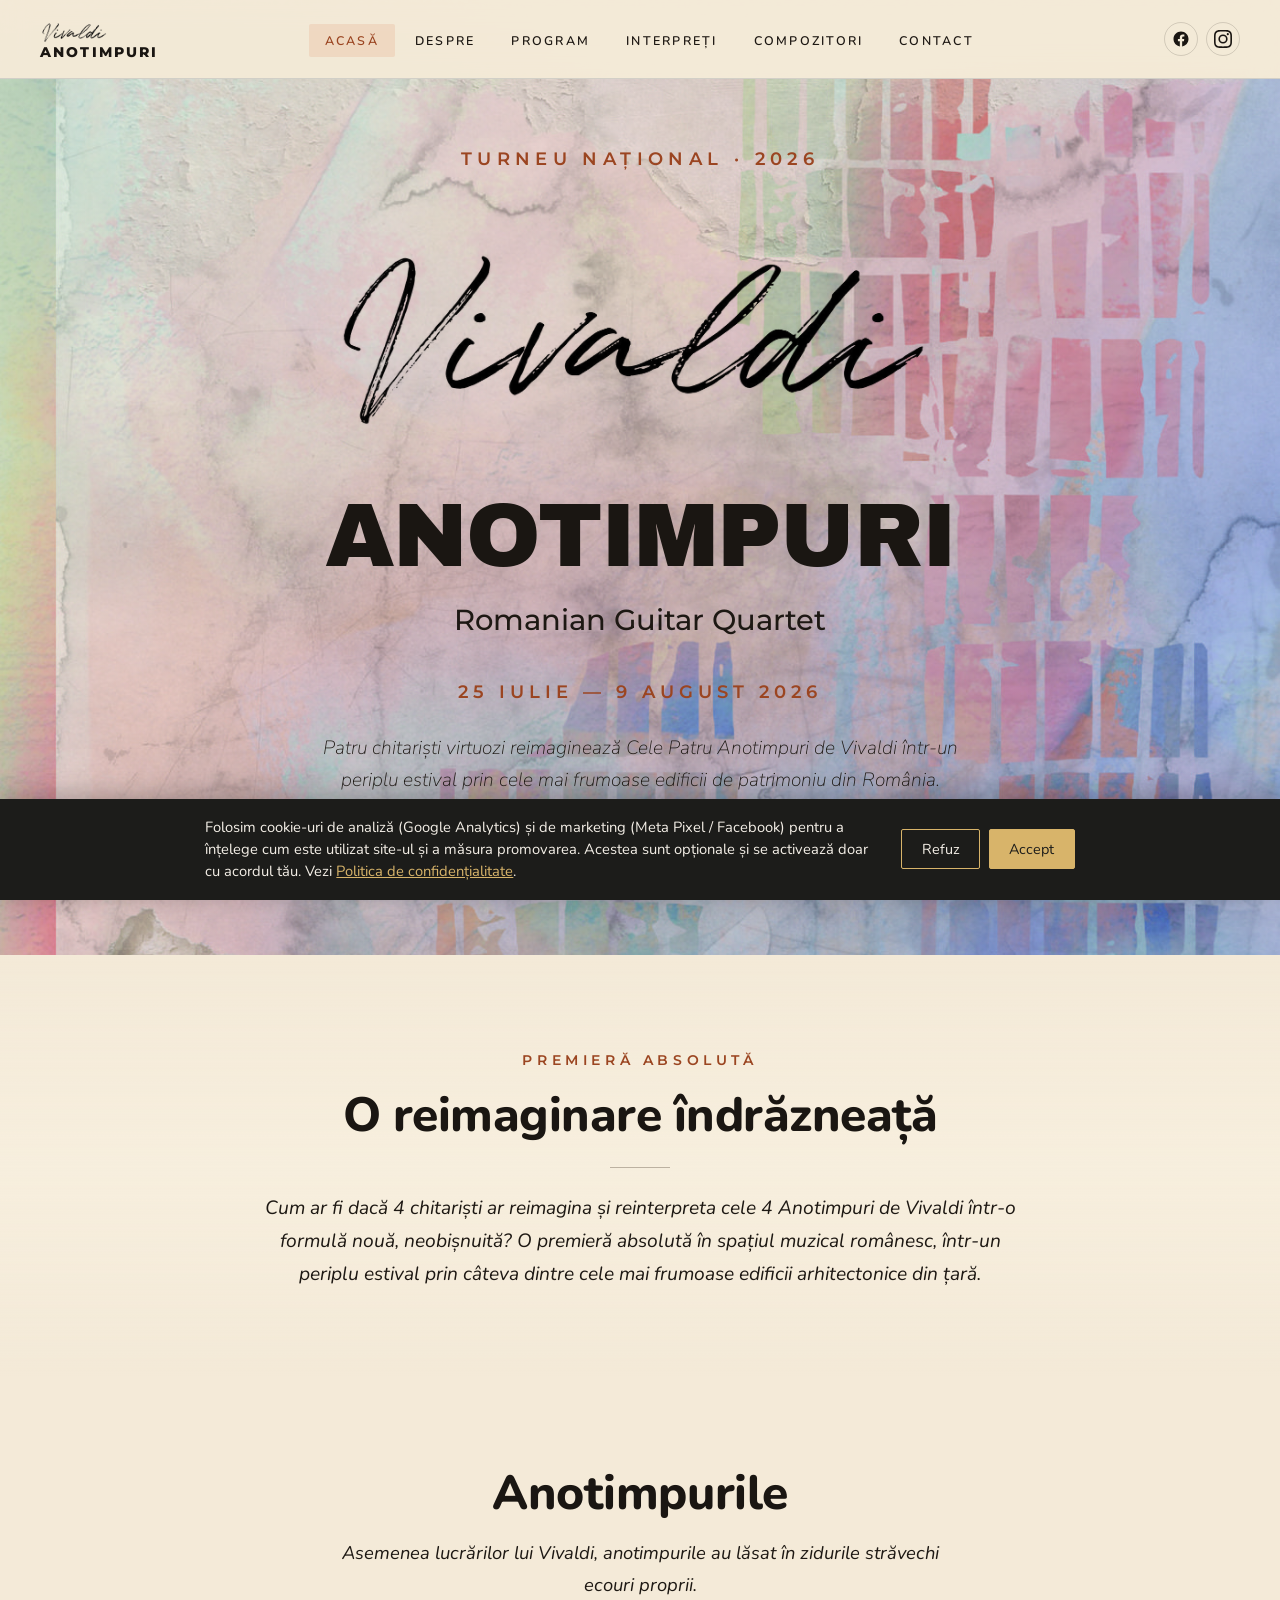
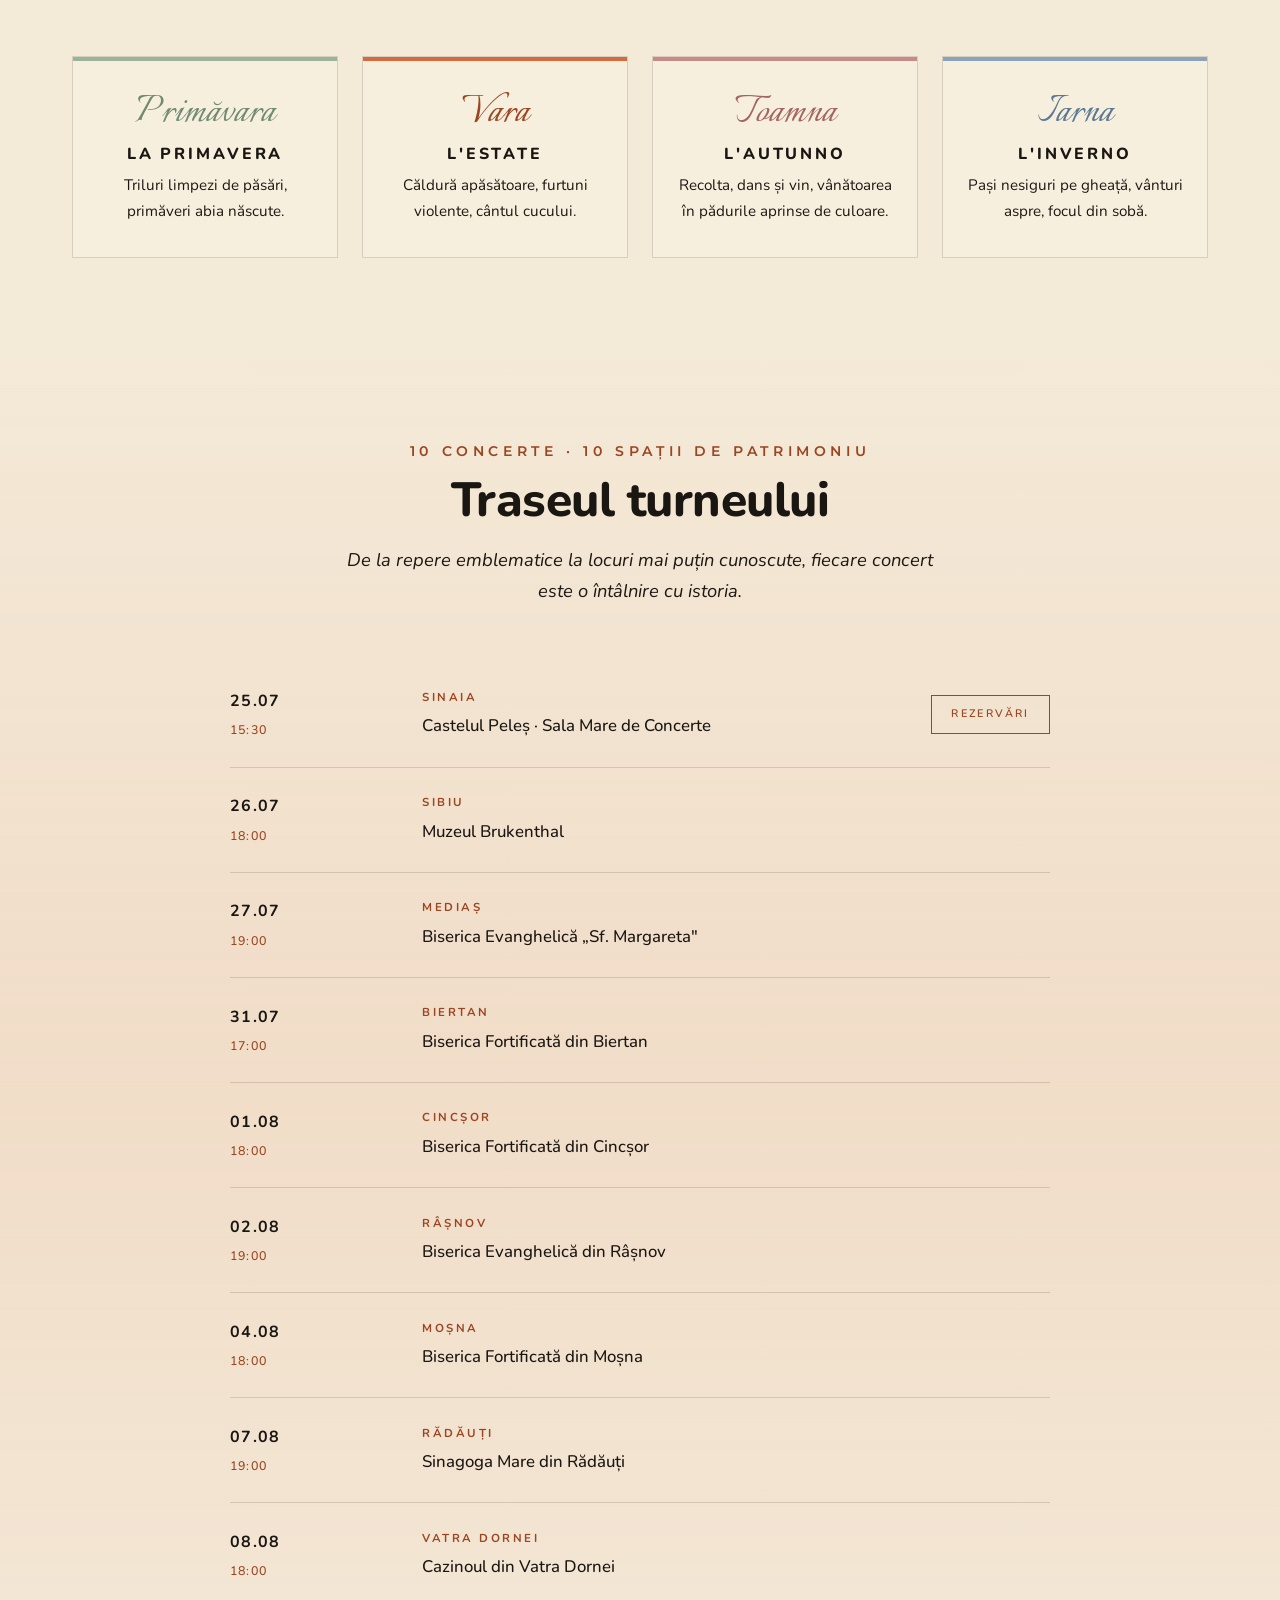
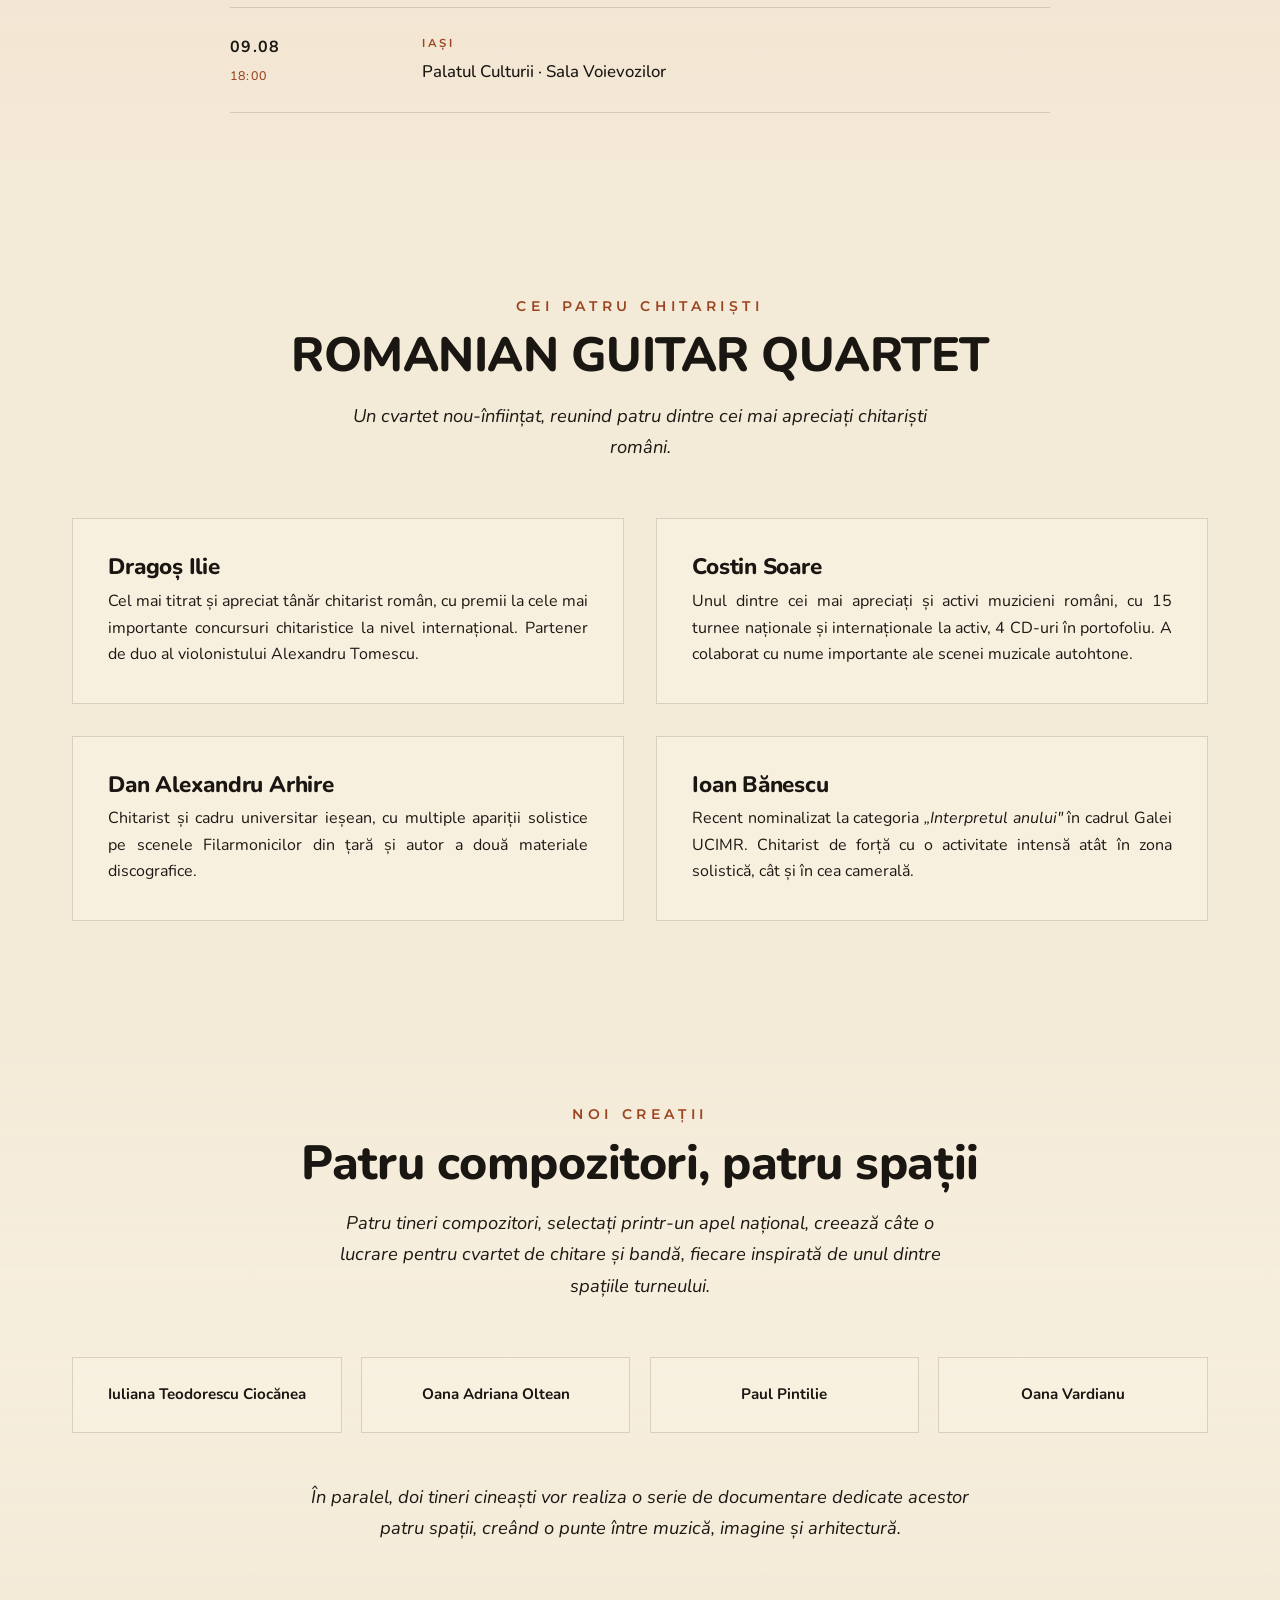
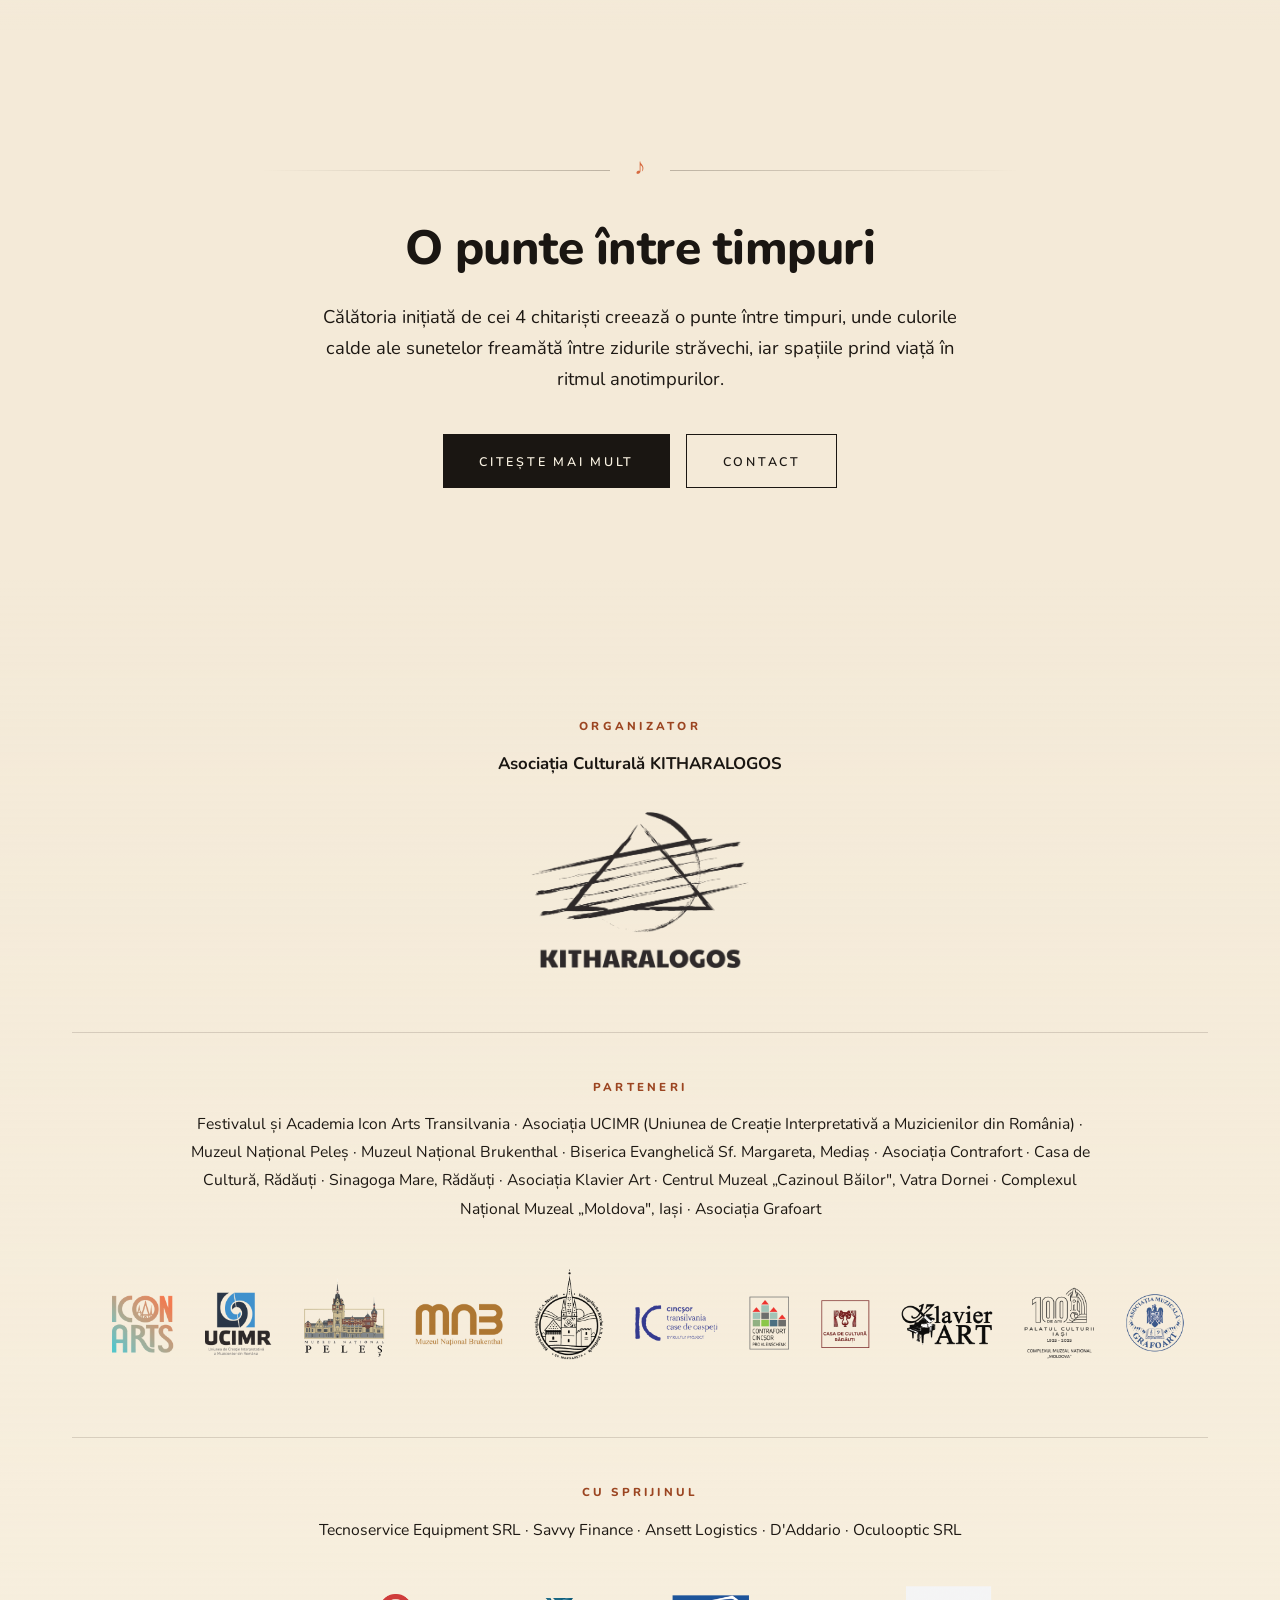
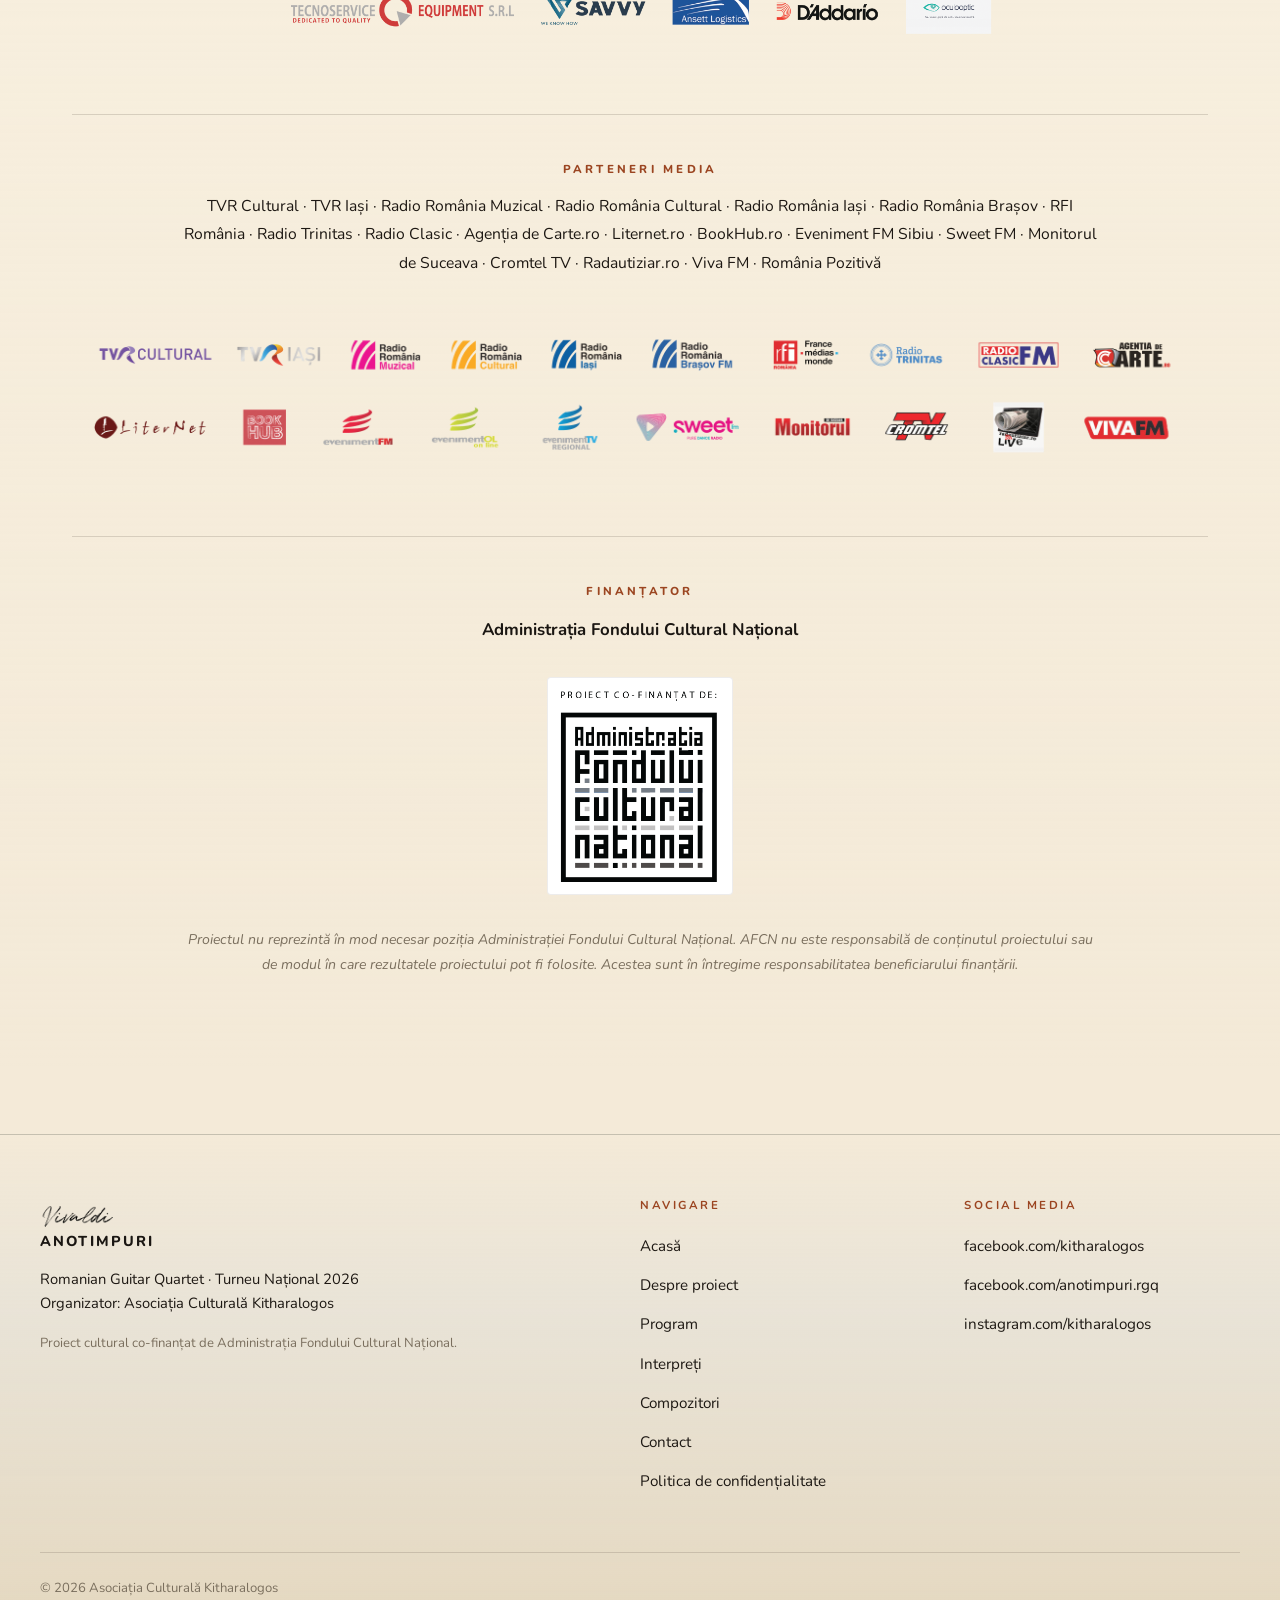
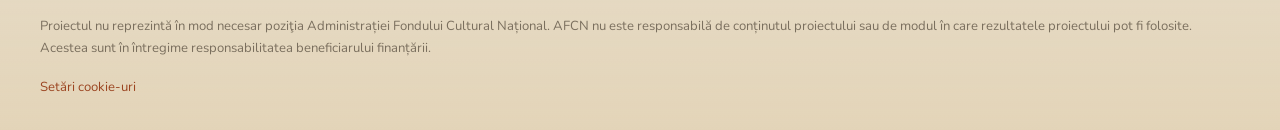
==== index.html @ 68e01230 "Update content and legal disclaimers across multiple pages; enhance cookie consent handling with Met" ====
<!DOCTYPE html>
<html lang="ro">
<head>
  <meta charset="UTF-8">
  <meta name="viewport" content="width=device-width, initial-scale=1.0">
  <title>ANOTIMPURI / Vivaldi — Romanian Guitar Quartet · Turneu Național</title>
  <meta name="description" content="Cele 4 Anotimpuri de Vivaldi, reimaginate de Romanian Guitar Quartet. Turneu național, 25.07 – 9.08, în 10 edificii de patrimoniu din România.">
  <link rel="stylesheet" href="css/styles.css">
</head>
<body>

  <!-- HEADER -->
  <header class="site-header">
    <div class="header-inner">
      <a href="index.html" class="site-logo">
        <span class="script-mark">Vivaldi</span>
        Anotimpuri
      </a>
      <nav class="site-nav" id="main-nav">
        <ul>
          <li><a href="index.html" class="active">Acasă</a></li>
          <li><a href="about.html">Despre</a></li>
          <li><a href="#concerte">Program</a></li>
          <li><a href="#interpreti">Interpreți</a></li>
          <li><a href="#compozitori">Compozitori</a></li>
          <li><a href="contact.html">Contact</a></li>
        </ul>
      </nav>
      <div class="header-social">
        <a href="https://www.facebook.com/anotimpuri.rgq" target="_blank" rel="noopener" aria-label="Facebook Anotimpuri">
          <svg viewBox="0 0 24 24" width="18" height="18" fill="currentColor" aria-hidden="true">
            <path d="M22 12c0-5.523-4.477-10-10-10S2 6.477 2 12c0 4.991 3.657 9.128 8.438 9.879V14.89h-2.54V12h2.54V9.797c0-2.506 1.492-3.89 3.777-3.89 1.094 0 2.238.195 2.238.195v2.46h-1.261c-1.243 0-1.63.771-1.63 1.562V12h2.773l-.443 2.89h-2.33v6.989C18.343 21.128 22 16.991 22 12z"/>
          </svg>
        </a>
        <a href="https://www.instagram.com/kitharalogos/" target="_blank" rel="noopener" aria-label="Instagram Kitharalogos">
          <svg viewBox="0 0 24 24" width="18" height="18" fill="currentColor" aria-hidden="true">
            <path d="M12 2.163c3.204 0 3.584.012 4.85.07 1.366.062 2.633.336 3.608 1.311.975.975 1.249 2.242 1.311 3.608.058 1.266.07 1.646.07 4.85s-.012 3.584-.07 4.85c-.062 1.366-.336 2.633-1.311 3.608-.975.975-2.242 1.249-3.608 1.311-1.266.058-1.646.07-4.85.07s-3.584-.012-4.85-.07c-1.366-.062-2.633-.336-3.608-1.311-.975-.975-1.249-2.242-1.311-3.608-.058-1.266-.07-1.646-.07-4.85s.012-3.584.07-4.85c.062-1.366.336-2.633 1.311-3.608.975-.975 2.242-1.249 3.608-1.311 1.266-.058 1.646-.07 4.85-.07M12 0C8.741 0 8.332.014 7.052.072 5.197.157 3.355.673 2.014 2.014.673 3.355.157 5.197.072 7.052.014 8.332 0 8.741 0 12s.014 3.668.072 4.948c.085 1.855.601 3.697 1.942 5.038 1.341 1.341 3.183 1.857 5.038 1.942C8.332 23.986 8.741 24 12 24s3.668-.014 4.948-.072c1.855-.085 3.697-.601 5.038-1.942 1.341-1.341 1.857-3.183 1.942-5.038.058-1.28.072-1.689.072-4.948s-.014-3.668-.072-4.948c-.085-1.855-.601-3.697-1.942-5.038C20.645.673 18.803.157 16.948.072 15.668.014 15.259 0 12 0zm0 5.838a6.162 6.162 0 100 12.324 6.162 6.162 0 000-12.324zM12 16a4 4 0 110-8 4 4 0 010 8zm6.406-11.845a1.44 1.44 0 100 2.881 1.44 1.44 0 000-2.881z"/>
          </svg>
        </a>
      </div>
      <button class="hamburger" id="hamburger" aria-label="Deschide meniul">
        <span></span><span></span><span></span>
      </button>
    </div>
  </header>

  <main>

    <!-- HERO -->
    <section class="hero">
      <div class="hero-bg"></div>
      <div class="hero-content">
        <p class="eyebrow fade-up">Turneu Național · 2026</p>
        <div class="hero-script fade-up fade-up-delay-1">Vivaldi</div>
        <h1 class="fade-up fade-up-delay-1">ANOTIMPURI</h1>
        <p class="hero-subtitle fade-up fade-up-delay-2">Romanian Guitar Quartet</p>
        <p class="hero-meta fade-up fade-up-delay-2">25 Iulie — 9 August 2026</p>
        <p class="hero-tagline fade-up fade-up-delay-3">
          Patru chitariști virtuozi reimaginează <em>Cele Patru Anotimpuri</em> de Vivaldi
          într-un periplu estival prin cele mai frumoase edificii de patrimoniu din România.
        </p>
        <div class="btn-group fade-up fade-up-delay-3">
          <a href="#concerte" class="btn btn--filled">Vezi Programul</a>
          <a href="about.html" class="btn">Despre Proiect</a>
        </div>
      </div>
    </section>

    <!-- INTRO -->
    <section class="section section--cream">
      <div class="container container--narrow text-center reveal">
        <span class="eyebrow">Premieră absolută</span>
        <h2>O reimaginare îndrăzneață</h2>
        <div class="divider"></div>
        <p style="font-size:1.2rem; font-style:italic; color:var(--charcoal); margin-top:1rem;">
          Cum ar fi dacă 4 chitariști ar reimagina și reinterpreta cele 4 Anotimpuri de Vivaldi
          într-o formulă nouă, neobișnuită? O premieră absolută în spațiul muzical românesc,
          într-un periplu estival prin câteva dintre cele mai frumoase edificii arhitectonice din țară.
        </p>
      </div>
    </section>

    <!-- SEASONS -->
    <section class="section">
      <div class="container">
        <div class="section-header reveal">

          <h2>Anotimpurile</h2>
          <p>Asemenea lucrărilor lui Vivaldi, anotimpurile au lăsat în zidurile străvechi ecouri proprii.</p>
        </div>
        <div class="seasons-grid reveal">
          <div class="season-card spring">
            <div class="season-script">Primăvara</div>
            <h3>La Primavera</h3>
            <p>Triluri limpezi de păsări, primăveri abia născute.</p>
          </div>
          <div class="season-card summer">
            <div class="season-script">Vara</div>
            <h3>L'Estate</h3>
            <p>Căldură apăsătoare, furtuni violente, cântul cucului.</p>
          </div>
          <div class="season-card autumn">
            <div class="season-script">Toamna</div>
            <h3>L'Autunno</h3>
            <p>Recolta, dans și vin, vânătoarea în pădurile aprinse de culoare.</p>
          </div>
          <div class="season-card winter">
            <div class="season-script">Iarna</div>
            <h3>L'Inverno</h3>
            <p>Pași nesiguri pe gheață, vânturi aspre, focul din sobă. </p>
          </div>
        </div>
      </div>
    </section>

    <!-- CONCERTE -->
    <section class="section section--warm" id="concerte">
      <div class="container">
        <div class="section-header reveal">
          <span class="eyebrow">10 Concerte · 10 Spații de Patrimoniu</span>
          <h2>Traseul turneului</h2>
          <p>De la repere emblematice la locuri mai puțin cunoscute, fiecare concert este o întâlnire cu istoria.</p>
        </div>
        <div class="container--narrow" style="margin:0 auto;">
          <div class="event-list reveal">

            <div class="event-item">
              <div class="event-date">25.07 <span class="time">15:30</span></div>
              <div>
                <div class="event-city">Sinaia</div>
                <div class="event-venue">Castelul Peleș · Sala Mare de Concerte</div>
              </div>
              <a href="mailto:peles.ro@gmail.com?subject=Rezervare concert din 25.07&body=As dori ss fac o rezervare pentru concertul Anotimpuri din data de 25.07." class="btn btn--small btn--coral">Rezervări</a>
            </div>

            <div class="event-item">
              <div class="event-date">26.07 <span class="time">18:00</span></div>
              <div>
                <div class="event-city">Sibiu</div>
                <div class="event-venue">Muzeul Brukenthal</div>
              </div>
            </div>

            <div class="event-item">
              <div class="event-date">27.07 <span class="time">19:00</span></div>
              <div>
                <div class="event-city">Mediaș</div>
                <div class="event-venue">Biserica Evanghelică „Sf. Margareta"</div>
              </div>
            </div>

            <div class="event-item">
              <div class="event-date">31.07 <span class="time">17:00</span></div>
              <div>
                <div class="event-city">Biertan</div>
                <div class="event-venue">Biserica Fortificată din Biertan</div>
              </div>
            </div>

            <div class="event-item">
              <div class="event-date">01.08 <span class="time">18:00</span></div>
              <div>
                <div class="event-city">Cincșor</div>
                <div class="event-venue">Biserica Fortificată din Cincșor</div>
              </div>
            </div>

            <div class="event-item">
              <div class="event-date">02.08 <span class="time">19:00</span></div>
              <div>
                <div class="event-city">Râșnov</div>
                <div class="event-venue">Biserica Evanghelică din Râșnov</div>
              </div>
            </div>

            <div class="event-item">
              <div class="event-date">04.08 <span class="time">18:00</span></div>
              <div>
                <div class="event-city">Moșna</div>
                <div class="event-venue">Biserica Fortificată din Moșna</div>
              </div>
            </div>

            <div class="event-item">
              <div class="event-date">07.08 <span class="time">19:00</span></div>
              <div>
                <div class="event-city">Rădăuți</div>
                <div class="event-venue">Sinagoga Mare din Rădăuți</div>
              </div>
            </div>

            <div class="event-item">
              <div class="event-date">08.08 <span class="time">18:00</span></div>
              <div>
                <div class="event-city">Vatra Dornei</div>
                <div class="event-venue">Cazinoul din Vatra Dornei</div>
              </div>
            </div>

            <div class="event-item">
              <div class="event-date">09.08 <span class="time">18:00</span></div>
              <div>
                <div class="event-city">Iași</div>
                <div class="event-venue">Palatul Culturii · Sala Voievozilor</div>
              </div>
            </div>

          </div>
        </div>
      </div>
    </section>

    <!-- INTERPRETI -->
    <section class="section" id="interpreti">
      <div class="container">
        <div class="section-header reveal">
          <span class="eyebrow">Cei patru chitariști</span>
          <h2>ROMANIAN GUITAR QUARTET</h2>
          <p>Un cvartet nou-înființat, reunind patru dintre cei mai apreciați chitariști români.</p>
        </div>
        <div class="musician-grid reveal">

          <a href="dragos-ilie.html" class="musician-card">
            <h3 class="musician-name">Dragoș Ilie</h3>
            <p class="musician-bio">
              Cel mai titrat și apreciat tânăr chitarist român, cu premii la cele mai
              importante concursuri chitaristice la nivel internațional. Partener de duo al
              violonistului Alexandru Tomescu.
            </p>
          </a>

          <a href="costin-soare.html" class="musician-card">
            <h3 class="musician-name">Costin Soare</h3>
            <p class="musician-bio">
              Unul dintre cei mai apreciați și activi muzicieni români, cu 15 turnee
              naționale și internaționale la activ, 4 CD-uri în portofoliu. A colaborat cu
              nume importante ale scenei muzicale autohtone.
            </p>
          </a>

          <a href="dan-arhire.html" class="musician-card">
            <h3 class="musician-name">Dan Alexandru Arhire</h3>
            <p class="musician-bio">
              Chitarist și cadru universitar ieșean, cu multiple apariții solistice pe
              scenele Filarmonicilor din țară și autor a două materiale discografice.
            </p>
          </a>

          <a href="ioan-banescu.html" class="musician-card">
            <h3 class="musician-name">Ioan Bănescu</h3>
            <p class="musician-bio">
              Recent nominalizat la categoria <em>„Interpretul anului"</em> în cadrul
              Galei UCIMR. Chitarist de forță cu o activitate intensă atât în zona solistică,
              cât și în cea camerală.
            </p>
          </a>

        </div>
      </div>
    </section>

    <!-- COMPOZITORI -->
    <section class="section section--cream" id="compozitori">
      <div class="container">
        <div class="section-header reveal">
          <span class="eyebrow">Noi creații</span>
          <h2>Patru compozitori, patru spații</h2>
          <p>
            Patru tineri compozitori, selectați printr-un apel național, creează câte o lucrare pentru cvartet de chitare și bandă, fiecare inspirată de unul dintre spațiile turneului.
          </p>
        </div>
        <div class="composer-grid reveal">
          <a href="iuliana-ciocanea.html" class="composer-card">
            <div class="name">Iuliana Teodorescu Ciocănea</div>
          </a>
          <a href="oana-oltean.html" class="composer-card">
            <div class="name">Oana Adriana Oltean</div>
          </a>
          <a href="paul-pintilie.html" class="composer-card">
            <div class="name">Paul Pintilie</div>
          </a>
          <a href="oana-vardianu.html" class="composer-card">
            <div class="name">Oana Vardianu</div>
          </a>
        </div>
        <div class="text-center mt-3 reveal">
          <p style="color:var(--charcoal); max-width:680px; margin:0 auto; font-style:italic;">
            În paralel, doi tineri cineaști vor realiza o serie de documentare dedicate
            acestor patru spații, creând o punte între muzică, imagine și arhitectură.
          </p>
        </div>
      </div>
    </section>

    <!-- CTA -->
    <section class="section">
      <div class="container container--narrow text-center reveal">
        <div class="divider-ornament"><span>♪</span></div>
        <h2>O punte între timpuri</h2>
        <p style="font-size:1.15rem; color:var(--charcoal); margin: 1.5rem auto 2.5rem; max-width:640px;">
          Călătoria inițiată de cei 4 chitariști creează o punte între timpuri, unde
          culorile calde ale sunetelor freamătă între zidurile străvechi, iar spațiile
          prind viață în ritmul anotimpurilor.
        </p>
        <div class="btn-group">
          <a href="about.html" class="btn btn--filled">Citește Mai Mult</a>
          <a href="contact.html" class="btn">Contact</a>
        </div>
      </div>
    </section>


    <!-- PARTNERS -->
    <section class="section section--cream">
      <div class="container">

        <div class="partners reveal" style="margin-top:0; border-top:none; padding-top:0;">
          
        <div class="section-header reveal"> </div>
          <h4>Organizator</h4>
          <p style="font-family:var(--font-heading); font-weight:700; color:var(--ink); font-size:1.05rem;">
            Asociația Culturală KITHARALOGOS
          </p>
          <img src="images/kitharalogos.png" alt="Logo Kitharalogos" class="partner-logos partner-logos--logo" loading="lazy">
          <p></p>
          <p></p>
        </div>

        <div class="section-header reveal"> </div>
          


        <div class="partners reveal">
          <h4>Parteneri</h4>
          <p>
            Festivalul și Academia Icon Arts Transilvania · Asociația UCIMR (Uniunea de Creație
            Interpretativă a Muzicienilor din România) · Muzeul Național Peleș · Muzeul Național
            Brukenthal · Biserica Evanghelică Sf. Margareta, Mediaș · Asociația Contrafort ·
            Casa de Cultură, Rădăuți · Sinagoga Mare, Rădăuți · Asociația Klavier Art ·
            Centrul Muzeal „Cazinoul Băilor", Vatra Dornei · Complexul Național Muzeal „Moldova",
            Iași · Asociația Grafoart
          </p>
          <img src="images/parteneri2.png" alt="Logo-uri parteneri" class="partner-logos" loading="lazy">
        </div>

        <div class="partners reveal">
          <h4>Cu sprijinul</h4>
          <p>
            Tecnoservice Equipment SRL · Savvy Finance · Ansett Logistics · D'Addario · Oculooptic SRL
          </p>
          <img src="images/cu_sprijinul2.png" alt="Logo-uri sprijinitori" class="partner-logos partner-logos--narrow" loading="lazy">
        </div>

        <div class="partners reveal">
          <h4>Parteneri media</h4>
          <p>
            TVR Cultural · TVR Iași · Radio România Muzical · Radio România Cultural · Radio
            România Iași · Radio România Brașov · RFI România · Radio Trinitas · Radio Clasic ·
            Agenția de Carte.ro · Liternet.ro · BookHub.ro · Eveniment FM Sibiu · Sweet FM ·
            Monitorul de Suceava · Cromtel TV · Radautiziar.ro · Viva FM · România Pozitivă
          </p>
          <img src="images/parteneri_media2.png" alt="Logo-uri parteneri media" class="partner-logos" loading="lazy">
        </div>

        <div class="partners reveal">
          <h4>Finanțator</h4>
          <p style="font-family:var(--font-heading); font-weight:700; color:var(--ink); font-size:1.05rem;">
            Administrația Fondului Cultural Național
          </p>
          <figure class="logo-badge logo-badge--light">
            <img src="images/afcn.png" alt="Administrația Fondului Cultural Național" loading="lazy">
          </figure>
          <p style="font-size:0.88rem; margin-top:2rem; margin-bottom: 0.3rem; color:var(--warm-grey); font-style:italic;">
            Proiectul nu reprezintă în mod necesar poziția Administrației Fondului Cultural Național.
            AFCN nu este responsabilă de conținutul proiectului sau de modul în care rezultatele
            proiectului pot fi folosite. Acestea sunt în întregime responsabilitatea beneficiarului finanțării.
          </p>
        </div>
      </div>
    </section>
  </main>

  <!-- FOOTER -->
  <footer class="site-footer">
    <div class="footer-inner">
      <div class="footer-grid">
        <div class="footer-brand">
          <span class="logo">
            <span class="script-mark">Vivaldi</span>
            Anotimpuri
          </span>
          <p>
            Romanian Guitar Quartet · Turneu Național 2026<br>
            Organizator: Asociația Culturală Kitharalogos
          </p>
          <p style="font-size:0.82rem; margin-top:1rem; color:var(--warm-grey);">
            Proiect cultural co-finanțat de Administrația Fondului Cultural Național.
          </p>
        </div>
        <div class="footer-col">
          <h4>Navigare</h4>
          <ul>
            <li><a href="index.html">Acasă</a></li>
            <li><a href="about.html">Despre proiect</a></li>
            <li><a href="index.html#concerte">Program</a></li>
            <li><a href="index.html#interpreti">Interpreți</a></li>
            <li><a href="index.html#compozitori">Compozitori</a></li>
            <li><a href="contact.html">Contact</a></li>
            <li><a href="confidentialitate.html">Politica de confidențialitate</a></li>
          </ul>
        </div>
        <div class="footer-col">
          <h4>Social media</h4>
          <ul>
            <li><a href="https://www.facebook.com/kitharalogos" target="_blank" rel="noopener">facebook.com/kitharalogos</a></li>
            <li><a href="https://www.facebook.com/anotimpuri.rgq" target="_blank" rel="noopener">facebook.com/anotimpuri.rgq</a></li>
            <li><a href="https://www.instagram.com/kitharalogos/" target="_blank" rel="noopener">instagram.com/kitharalogos</a></li>
          </ul>
        </div>
      </div>
      <div class="footer-bottom">
        <span>© 2026 Asociația Culturală Kitharalogos</span>
        <span>Proiectul nu reprezintă în mod necesar poziţia Administrației Fondului Cultural Național. AFCN nu este responsabilă de conținutul proiectului sau de modul în care rezultatele proiectului pot fi folosite. Acestea sunt în întregime responsabilitatea beneficiarului finanțării.</span>
      </div>
    </div>
  </footer>

  <script src="js/main.js" defer></script>
</body>
</html>
---- css/styles.css ----
/* =============================================
   STYLES.CSS — Anotimpuri / Vivaldi
   Romanian Guitar Quartet — National Tour
   Watercolor on aged plaster aesthetic
   ============================================= */

/* --- FONTS --- */
@import url('https://fonts.googleapis.com/css2?family=Italianno&family=Archivo+Black&family=Montserrat:wght@400;500;600;700;800&family=Nunito:ital,wght@0,400;0,500;0,600;0,700;0,800;1,400;1,500&display=swap');

/* --- CSS VARIABLES --- */
:root {
  /* Paper & plaster background tones */
  --paper:        #f4ead8;
  --paper-warm:   #ede0c8;
  --paper-deep:   #e3d4b8;
  --plaster:      #d8c7a8;

  /* Watercolor seasonal accents (from poster) */
  --spring:       #9bb39a;   /* sage / olive green */
  --spring-deep:  #6f8a72;
  --summer:       #d66a3f;   /* intense terracotta / burnt orange */
  --summer-deep:  #9b4521;   /* deep burnt sienna */
  --autumn:       #c98a85;   /* dusty rose */
  --autumn-deep:  #a36560;

  /* Blue range — pulled from the poster's central slate panel */
  --winter:       #8aa3b8;   /* dusty periwinkle (main blue) */
  --winter-deep:  #5a7891;   /* deeper slate */
  --winter-soft:  #b8c7d4;   /* washed pale blue */
  --winter-mist:  #d8e0e8;   /* very pale, for tints */

  /* Neutrals */
  --ink:          #1a1612;
  --ink-soft:     #2e2820;
  --charcoal:     #1d1813;
  --warm-grey:    #7a6f5e;
  --mist:         #a89b86;
  --cream:        #faf3e3;

  /* Functional */
  --line:         rgba(74, 63, 51, 0.18);
  --line-strong:  rgba(74, 63, 51, 0.35);

  /* Free-font mapping aligned to designer's spec (Fonturi.docx).
     Replacements where the original (paid/restricted) font isn't available free:
       Quentin       → Italianno         (script display)
       Utendo Bold   → Archivo Black     (bold geometric display title)
       Montserrat    → Montserrat        (exact match)
       TT Rounds Neue→ Nunito            (closest free rounded geometric sans)
       Coolvetica    → Montserrat 600    (no good free match; same family for now) */
  --font-display:  'Italianno', cursive;                       /* script — Vivaldi */
  --font-title:    'Archivo Black', 'Montserrat', sans-serif;  /* ANOTIMPURI display title */
  --font-brand:    'Montserrat', sans-serif;                   /* brand, artist names */
  --font-heading:  'Nunito', 'Montserrat', sans-serif;         /* section headings, eyebrows fallback */
  --font-names:    'Nunito', 'Montserrat', sans-serif;         /* composer/location names */
  --font-eyebrow:  'Montserrat', sans-serif;                   /* eyebrow labels */
  --font-body:     'Nunito', sans-serif;                       /* body */

  --transition:   0.4s cubic-bezier(0.4, 0, 0.2, 1);
  --shadow-soft:  0 4px 30px rgba(74, 63, 51, 0.08);
  --shadow-warm:  0 8px 40px rgba(155, 69, 33, 0.22);
  --shadow-cool:  0 8px 40px rgba(90, 120, 145, 0.18);
}

/* --- RESET & BASE --- */
*, *::before, *::after { box-sizing: border-box; margin: 0; padding: 0; }

html { scroll-behavior: smooth; font-size: 16px; }

body {
  background-color: var(--paper);
  color: var(--ink-soft);
  font-family: var(--font-body);
  font-size: 1.15rem;
  line-height: 1.7;
  overflow-x: hidden;
  position: relative;
}

/* Watercolor wash background */
body::before {
  content: '';
  position: fixed;
  inset: 0;
  background:
    radial-gradient(ellipse 70% 50% at 15% 25%, rgba(138, 163, 184, 0.18) 0%, transparent 60%),
    radial-gradient(ellipse 60% 50% at 85% 35%, rgba(214, 106, 63, 0.18) 0%, transparent 60%),
    radial-gradient(ellipse 55% 45% at 50% 60%, rgba(90, 120, 145, 0.14) 0%, transparent 65%),
    radial-gradient(ellipse 65% 45% at 20% 85%, rgba(184, 199, 212, 0.16) 0%, transparent 60%),
    radial-gradient(ellipse 50% 45% at 85% 90%, rgba(214, 106, 63, 0.16) 0%, transparent 60%);
  pointer-events: none;
  z-index: 0;
}

/* Paper grain texture */
body::after {
  content: '';
  position: fixed;
  inset: 0;
  background-image: url("data:image/svg+xml,%3Csvg viewBox='0 0 200 200' xmlns='http://www.w3.org/2000/svg'%3E%3Cfilter id='n'%3E%3CfeTurbulence type='fractalNoise' baseFrequency='0.85' numOctaves='3' stitchTiles='stitch'/%3E%3CfeColorMatrix values='0 0 0 0 0.2 0 0 0 0 0.15 0 0 0 0 0.08 0 0 0 0.15 0'/%3E%3C/filter%3E%3Crect width='100%25' height='100%25' filter='url(%23n)'/%3E%3C/svg%3E");
  opacity: 0.35;
  pointer-events: none;
  mix-blend-mode: multiply;
  z-index: 1;
}

main, header, footer { position: relative; z-index: 2; }

/* --- TYPOGRAPHY --- */
h1, h2, h3, h4, h5 {
  font-family: var(--font-heading);
  font-weight: 800;
  color: var(--ink);
  letter-spacing: -0.01em;
  line-height: 1.15;
}

h1 { font-size: clamp(2.6rem, 6vw, 5rem); }
h2 { font-size: clamp(1.9rem, 4vw, 3rem); }
h3 { font-size: clamp(1.2rem, 2.2vw, 1.5rem); }
h4 { font-size: 1.05rem; letter-spacing: 0.05em; }

p { margin-bottom: 1.1rem; }
p:last-child { margin-bottom: 0; }

a { color: var(--summer-deep); text-decoration: none; transition: color var(--transition); }
a:hover { color: var(--autumn-deep); }

strong { color: var(--ink); font-weight: 600; }
em { font-style: italic; color: var(--charcoal); }

.script {
  font-family: var(--font-display);
  font-weight: 200;
  font-style: italic;
}

.eyebrow {
  display: inline-block;
  font-family: var(--font-eyebrow);
  font-size: 0.9rem;
  letter-spacing: 0.32em;
  text-transform: uppercase;
  color: var(--summer-deep);
  font-weight: 600;
  margin-bottom: 1rem;
}

.divider {
  width: 60px;
  height: 1px;
  background: var(--line-strong);
  margin: 1.5rem auto;
}

.divider-ornament {
  text-align: center;
  margin: 2rem 0;
  position: relative;
}
.divider-ornament span {
  font-family: var(--font-display);
  font-size: 1.4rem;
  color: var(--summer);
  display: inline-block;
  padding: 0 1.5rem;
  background: var(--paper);
  position: relative;
  z-index: 1;
}
.divider-ornament::after {
  content: '';
  position: absolute;
  top: 50%;
  left: 0; right: 0;
  height: 1px;
  background: linear-gradient(90deg, transparent, var(--line-strong), transparent);
}

/* --- LAYOUT --- */
.container {
  max-width: 1200px;
  margin: 0 auto;
  padding: 0 2rem;
}
.container--narrow { max-width: 820px; }
.container--wide   { max-width: 1080px; }
.section { padding: 5.5rem 0; position: relative; }
.section--cream { background: linear-gradient(180deg, transparent, rgba(250, 243, 227, 0.5), transparent); }
.section--warm  { background: linear-gradient(180deg, transparent, rgba(214, 106, 63, 0.10), transparent); }
.section--cool  { background: linear-gradient(180deg, transparent, rgba(184, 199, 212, 0.28), transparent); }
.grid-2 { display: grid; grid-template-columns: 1fr 1fr; gap: 3rem; }
.grid-3 { display: grid; grid-template-columns: repeat(3, 1fr); gap: 2rem; }
.grid-4 { display: grid; grid-template-columns: repeat(4, 1fr); gap: 1.5rem; }

@media (max-width: 900px) {
  .grid-2, .grid-3, .grid-4 { grid-template-columns: 1fr; }
}
@media (max-width: 640px) {
  .container { padding: 0 1.2rem; }
  .section { padding: 3.5rem 0; }
}

/* --- HEADER / NAV --- */
.site-header {
  position: sticky;
  top: 0;
  z-index: 100;
  background: rgba(244, 234, 216, 0.85);
  backdrop-filter: blur(14px);
  -webkit-backdrop-filter: blur(14px);
  border-bottom: 1px solid rgba(90, 120, 145, 0.22);
  padding: 0 2rem;
}
.header-inner {
  max-width: 1200px;
  margin: 0 auto;
  display: flex;
  align-items: center;
  justify-content: space-between;
  height: 78px;
}
.site-logo {
  font-family: var(--font-brand);
  font-size: 0.9rem;
  font-weight: 800;
  color: var(--ink);
  letter-spacing: 0.15em;
  text-transform: uppercase;
  line-height: 1.1;
}
.site-logo .script-mark {
  /* Brushy "Vivaldi" PNG — text stays in DOM for SEO/a11y, image displays visually */
  display: block;
  background-image: url('vivaldi-mark.png');
  background-repeat: no-repeat;
  background-position: left center;
  background-size: contain;
  width: clamp(48px, 5.5vw, 72px);
  aspect-ratio: 360 / 148;
  color: transparent;
  font-size: 0;
  line-height: 0;
  margin-bottom: -0.1rem;
  user-select: none;
}

.site-nav ul { list-style: none; display: flex; gap: 0.25rem; }
.site-nav a {
  font-family: var(--font-heading);
  font-size: 0.78rem;
  font-weight: 600;
  letter-spacing: 0.18em;
  text-transform: uppercase;
  color: var(--charcoal);
  padding: 0.5rem 1rem;
  border-radius: 2px;
  transition: color var(--transition), background var(--transition);
}
.site-nav a:hover,
.site-nav a.active {
  color: var(--summer-deep);
  background: rgba(214, 106, 63, 0.14);
}

.hamburger {
  display: none;
  flex-direction: column;
  gap: 5px;
  cursor: pointer;
  padding: 4px;
  background: none;
  border: none;
}
.hamburger span {
  display: block;
  width: 26px; height: 2px;
  background: var(--ink);
  transition: var(--transition);
}

.header-social {
  display: flex;
  align-items: center;
  gap: 0.5rem;
  margin-left: 1.5rem;
}
.header-social a {
  display: inline-flex;
  align-items: center;
  justify-content: center;
  width: 34px;
  height: 34px;
  border-radius: 50%;
  color: var(--ink);
  background: transparent;
  border: 1px solid rgba(26, 22, 18, 0.15);
  transition: var(--transition);
}
.header-social a:hover {
  color: var(--summer-deep);
  border-color: var(--summer-deep);
  background: rgba(214, 106, 63, 0.08);
}
.header-social svg { display: block; }

@media (max-width: 640px) {
  .header-social { margin-left: 0.5rem; gap: 0.35rem; }
  .header-social a { width: 30px; height: 30px; }
}

@media (max-width: 900px) {
  .hamburger { display: flex; }
  .site-nav {
    display: none;
    position: absolute;
    top: 78px; left: 0; right: 0;
    background: var(--paper);
    border-bottom: 1px solid var(--line);
    padding: 1rem 0;
  }
  .site-nav.open { display: block; }
  .site-nav ul { flex-direction: column; gap: 0; }
  .site-nav a { display: block; padding: 0.9rem 2rem; }
}

/* --- HERO --- */
.hero {
  position: relative;
  min-height: 92vh;
  display: flex;
  align-items: center;
  justify-content: center;
  text-align: center;
  overflow: hidden;
  padding: 4rem 1.5rem;
}
.hero-bg {
  position: absolute;
  inset: 0;
  background-image: url('hero-poster.jpg');
  background-size: cover;
  background-position: right center;
  background-repeat: no-repeat;
}
/* Semi-transparent warm wash over the poster to keep text legible */
.hero-bg::before {
  content: '';
  position: absolute;
  inset: 0;
  background: linear-gradient(
    135deg,
    rgba(214, 234, 216, 0.55) 0%,
    rgba(244, 234, 216, 0.40) 40%,
    rgba(90, 120, 216, 0.30) 100%
  );
}
.hero-content {
  position: relative;
  z-index: 2;
  max-width: 900px;
  animation: fadeUp 1.2s ease both;
}
.hero-script {
  /* The text "Vivaldi" remains in the DOM for SEO/accessibility,
     but visually replaced by the hand-painted PNG */
  font-family: var(--font-display);
  font-size: clamp(4.5rem, 14vw, 11rem);
  line-height: 0.85;
  margin-bottom: 0.5rem;
  letter-spacing: -0.02em;
  position: relative;
  display: inline-block;
  /* Hide the text, replace with image */
  color: transparent;
  background-image: url('vivaldi-title.png');
  background-repeat: no-repeat;
  background-position: center;
  background-size: contain;
  /* Image is ~2.44:1 (1400×575). Width-driven; height follows aspect-ratio. */
  width: clamp(280px, 50vw, 700px);
  aspect-ratio: 1400 / 575;
  height: auto;
  user-select: none;
}
.hero-script::after {
  display: none;
}
.hero h1 {
  font-family: var(--font-title);
  font-weight: 200; /* Archivo Black is only weight 200 (it's already very heavy) */
  font-size: clamp(2.5rem, 7vw, 6rem);
  color: var(--ink);
  margin: 1rem 0 0.5rem;
  letter-spacing: -0.02em;
}
.hero-subtitle {
  font-family: var(--font-brand);
  font-weight: 700;
  font-size: clamp(1.1rem, 3vw, 1.8rem);
  font-weight: 500;
  color: var(--charcoal);
  margin-bottom: 1.5rem;
}
.hero-meta {
  font-family: var(--font-eyebrow);
  font-size: clamp(0.95rem, 1.4vw, 1.25rem);
  letter-spacing: 0.28em;
  color: var(--summer-deep);
  text-transform: uppercase;
  font-weight: 600;
  margin: 2rem 0 1rem;
}
.hero-tagline {
  font-family: var(--font-body);
  font-style: italic;
  font-size: clamp(1.1rem, 1.5vw, 1.5rem);
  font-weight: 200;
  color: var(--charcoal);
  max-width: 640px;
  margin: 1.5rem auto 2.5rem;
}
/* Larger eyebrow only inside the hero */
.hero .eyebrow {
  font-size: clamp(0.95rem, 1.4vw, 1.25rem);
  letter-spacing: 0.3em;
  margin-bottom: 1.5rem;
}

/* --- BUTTONS --- */
.btn {
  display: inline-block;
  font-family: var(--font-heading);
  font-size: 0.78rem;
  font-weight: 600;
  letter-spacing: 0.22em;
  text-transform: uppercase;
  padding: 0.95rem 2.2rem;
  border: 1.5px solid var(--ink);
  color: var(--ink);
  transition: all var(--transition);
  cursor: pointer;
  background: transparent;
}
.btn:hover {
  background: var(--ink);
  color: var(--cream);
  transform: translateY(-2px);
  box-shadow: var(--shadow-warm);
}
.btn--filled {
  background: var(--ink);
  color: var(--cream);
}
.btn--filled:hover {
  background: var(--summer-deep);
  border-color: var(--summer-deep);
  color: var(--cream);
}
.btn--coral {
  border-color: var(--summer-deep);
  color: var(--summer-deep);
}
.btn--coral:hover {
  background: var(--summer-deep);
  color: var(--cream);
}
.btn--small {
  padding: 0.55rem 1.2rem;
  font-size: 0.68rem;
}
.btn-group { display: flex; gap: 1rem; flex-wrap: wrap; justify-content: center; }

/* --- SECTION HEADERS --- */
.section-header { text-align: center; margin-bottom: 3.5rem; }
.section-header .eyebrow { margin-bottom: 0.6rem; }
.section-header h2 { margin-bottom: 1rem; }
.section-header p { color: var(--charcoal); max-width: 620px; margin: 0 auto; font-style: italic; }
.section-header .script {
  font-size: 3rem;
  color: var(--summer);
  line-height: 0.8;
  display: block;
  margin-bottom: 0.5rem;
}

/* --- CARDS --- */
.card {
  background: rgba(250, 243, 227, 0.6);
  border: 1px solid var(--line);
  padding: 2rem;
  transition: all var(--transition);
  position: relative;
  overflow: hidden;
  backdrop-filter: blur(6px);
}
.card::before {
  content: '';
  position: absolute;
  top: 0; left: 0; right: 0;
  height: 3px;
  background: linear-gradient(90deg, var(--spring), var(--summer), var(--autumn), var(--winter));
  opacity: 0;
  transition: opacity var(--transition);
}
.card:hover {
  border-color: var(--summer);
  box-shadow: var(--shadow-warm);
  transform: translateY(-4px);
}
.card:hover::before { opacity: 1; }
.card h3 { margin-bottom: 0.5rem; }
.card p { font-size: 1rem; color: var(--charcoal); }

/* --- CONCERT / EVENT LIST --- */
.event-list { display: flex; flex-direction: column; }
.event-item {
  display: grid;
  grid-template-columns: 160px 1fr auto;
  gap: 2rem;
  align-items: center;
  padding: 1.6rem 0;
  border-bottom: 1px solid var(--line);
  transition: all var(--transition);
}
.event-item:hover {
  background: rgba(214, 106, 63, 0.12);
  padding-left: 1rem;
}
.event-date {
  font-family: var(--font-heading);
  font-size: 1rem;
  font-weight: 700;
  letter-spacing: 0.08em;
  color: var(--ink);
}
.event-date .time {
  display: block;
  color: var(--summer-deep);
  font-size: 0.78rem;
  font-weight: 500;
  margin-top: 0.25rem;
  letter-spacing: 0.1em;
}
.event-city {
  font-family: var(--font-names);
  font-weight: 600;
  font-family: var(--font-heading);
  font-size: 0.72rem;
  font-weight: 700;
  letter-spacing: 0.22em;
  text-transform: uppercase;
  color: var(--summer-deep);
  margin-bottom: 0.3rem;
}
.event-venue {
  font-family: var(--font-names);
  font-weight: 600;
  font-size: 1.05rem;
  color: var(--ink);
  font-weight: 500;
  font-family: var(--font-heading);
}
@media (max-width: 700px) {
  .event-item { grid-template-columns: 1fr; gap: 0.4rem; padding: 1.2rem 0; }
  .event-item:hover { padding-left: 0; }
}

/* --- MUSICIAN CARDS --- */
.musician-grid {
  display: grid;
  grid-template-columns: repeat(2, 1fr);
  gap: 2rem;
}
@media (max-width: 700px) { .musician-grid { grid-template-columns: 1fr; } }

.musician-card {
  display: block;
  background: rgba(250, 243, 227, 0.7);
  border: 1px solid var(--line);
  padding: 2.2rem;
  transition: all var(--transition);
  position: relative;
  color: inherit;
  text-decoration: none;
}
.musician-card:hover {
  border-color: var(--autumn);
  transform: translateY(-3px);
  box-shadow: var(--shadow-soft);
  text-decoration: none;
}
.musician-name {
  font-family: var(--font-brand);
  font-weight: 700;
  font-family: var(--font-heading);
  font-size: 1.4rem;
  font-weight: 800;
  color: var(--ink);
  margin-bottom: 0.5rem;
  letter-spacing: -0.01em;
}
.musician-role {
  display: inline-block;
  font-family: var(--font-heading);
  font-size: 0.7rem;
  font-weight: 600;
  letter-spacing: 0.2em;
  text-transform: uppercase;
  color: var(--summer-deep);
  background: rgba(214, 106, 63, 0.18);
  padding: 0.25rem 0.7rem;
  margin-bottom: 1rem;
  border-radius: 2px;
}
.musician-bio {
  font-size: 1rem;
  color: var(--charcoal);
  line-height: 1.65;
  text-align: justify;
  text-justify: auto;
}

/* --- COMPOSERS / SMALL CARDS --- */
.composer-grid {
  display: grid;
  grid-template-columns: repeat(4, 1fr);
  gap: 1.2rem;
}
@media (max-width: 900px) { .composer-grid { grid-template-columns: repeat(2, 1fr); } }
@media (max-width: 500px) { .composer-grid { grid-template-columns: 1fr; } }

.composer-card {
  display: block;
  text-align: center;
  padding: 1.5rem 1rem;
  background: rgba(250, 243, 227, 0.5);
  border: 1px solid var(--line);
  transition: all var(--transition);
  color: inherit;
  text-decoration: none;
}
.composer-card:hover {
  border-color: var(--winter-deep);
  background: rgba(138, 163, 184, 0.14);
  text-decoration: none;
}
.composer-card h3 {
  font-family: var(--font-names);
  font-weight: 500;
}
.composer-card .name {
  font-family: var(--font-heading);
  font-weight: 700;
  color: var(--ink);
  font-size: 0.95rem;
}

/* --- ABOUT / TEXT BLOCKS --- */
.about-text { 
  font-size: 1.15rem; 
  line-height: 1.85; 
  color: var(--ink-soft);
  text-align: justify;
 }
.about-text p:first-of-type::first-letter {
  font-family: var(--font-display);
  font-size: 4.5rem;
  float: left;
  line-height: 0.8;
  margin: 0.15em 0.12em 0 0;
  color: var(--summer-deep);
}
.quote-block {
  border-left: 3px solid var(--winter-deep);
  padding: 0.5rem 0 0.5rem 2rem;
  margin: 2rem 0;
  font-style: italic;
  font-size: 1.2rem;
  color: var(--charcoal);
  font-family: var(--font-body);
}

/* --- SEASONS SECTION --- */
.seasons-grid {
  display: grid;
  grid-template-columns: repeat(4, 1fr);
  gap: 1.5rem;
}
@media (max-width: 900px) { .seasons-grid { grid-template-columns: repeat(2, 1fr); } }
@media (max-width: 500px) { .seasons-grid { grid-template-columns: 1fr; } }

.season-card {
  padding: 2rem 1.5rem;
  text-align: center;
  border: 1px solid var(--line);
  background: rgba(250, 243, 227, 0.5);
  transition: all var(--transition);
  position: relative;
}
.season-card::before {
  content: '';
  position: absolute;
  top: 0; left: 0; right: 0;
  height: 4px;
  transition: opacity var(--transition);
}
.season-card.spring::before { background: var(--spring); }
.season-card.summer::before { background: var(--summer); }
.season-card.autumn::before { background: var(--autumn); }
.season-card.winter::before { background: var(--winter); }
.season-card:hover { transform: translateY(-4px); box-shadow: var(--shadow-soft); }

.season-script {
  font-family: var(--font-display);
  font-size: 3rem;
  line-height: 1;
  margin-bottom: 0.5rem;
}
.season-card.spring .season-script { color: var(--spring-deep); }
.season-card.summer .season-script { color: var(--summer-deep); }
.season-card.autumn .season-script { color: var(--autumn-deep); }
.season-card.winter .season-script { color: var(--winter-deep); }

.season-card h3 {
  font-size: 1rem;
  letter-spacing: 0.18em;
  text-transform: uppercase;
  margin-bottom: 0.6rem;
}
.season-card p { font-size: 0.95rem; color: var(--charcoal); }

/* --- CONTACT FORM --- */
.form-group { margin-bottom: 1.5rem; }
.form-group label {
  display: block;
  font-family: var(--font-heading);
  font-size: 0.72rem;
  font-weight: 600;
  letter-spacing: 0.22em;
  text-transform: uppercase;
  color: var(--charcoal);
  margin-bottom: 0.5rem;
}
.form-group input,
.form-group textarea,
.form-group select {
  width: 100%;
  background: rgba(250, 243, 227, 0.7);
  border: 1px solid var(--line);
  color: var(--ink);
  padding: 0.9rem 1.2rem;
  font-family: var(--font-body);
  font-size: 1.05rem;
  transition: border-color var(--transition), background var(--transition);
  outline: none;
  -webkit-appearance: none;
  appearance: none;
}
.form-group input:focus,
.form-group textarea:focus,
.form-group select:focus {
  border-color: var(--winter-deep);
  background: var(--cream);
  box-shadow: 0 0 0 3px rgba(138, 163, 184, 0.18);
}
.form-group textarea { min-height: 160px; resize: vertical; }

/* --- PAGE HERO (sub-pages) --- */
.page-hero {
  padding: 5rem 2rem 4rem;
  text-align: center;
  position: relative;
  overflow: hidden;
}
.page-hero::before {
  content: '';
  position: absolute;
  inset: 0;
  background:
    radial-gradient(ellipse 70% 60% at 25% 50%, rgba(120, 157, 187, 0.35) 0%, transparent 60%),
    radial-gradient(ellipse 60% 55% at 75% 50%, rgba(90, 120, 145, 0.25) 0%, transparent 60%),
    radial-gradient(ellipse 60% 55% at 50% 80%, rgba(214, 106, 63, 0.35) 0%, transparent 60%);
}
.page-hero .script {
  font-size: clamp(3rem, 7vw, 5.5rem);
  color: var(--summer);
  line-height: 0.85;
  margin-bottom: 0.5rem;
}
.page-hero h1 { font-family: var(--font-title); font-weight: 200; font-size: clamp(2rem, 5vw, 3.5rem); }
.page-hero .subtitle { font-style: italic; color: var(--charcoal); margin-top: 1rem; font-size: 1.15rem; max-width: 640px; margin-left: auto; margin-right: auto; }

/* --- VENUE LIST WITH PHOTOS PLACEHOLDER --- */
.venue-list {
  display: grid;
  grid-template-columns: repeat(2, 1fr);
  gap: 1.5rem;
  margin-top: 2rem;
}
@media (max-width: 700px) { .venue-list { grid-template-columns: 1fr; } }
.venue-item {
  padding: 1.2rem 1.5rem;
  background: rgba(250, 243, 227, 0.6);
  border: 1px solid var(--line);
  border-left: 3px solid var(--winter);
  transition: all var(--transition);
}
.venue-item:hover {
  border-left-color: var(--winter-deep);
  background: rgba(184, 199, 212, 0.18);
}
.venue-item .name {
  font-family: var(--font-heading);
  font-weight: 700;
  color: var(--ink);
  margin-bottom: 0.2rem;
}
.venue-item .loc { font-size: 0.92rem; color: var(--warm-grey); }

/* --- PROGRAM LIST (compact, About page) --- */
.program-list {
  list-style: none;
  padding: 0;
  margin: 0;
  border-top: 1px solid var(--line);
}
.program-list li {
  display: grid;
  grid-template-columns: 130px 160px 1fr;
  gap: 1.5rem;
  align-items: baseline;
  padding: 1rem 0.5rem;
  border-bottom: 1px solid var(--line);
  transition: background var(--transition);
}
.program-list li:hover {
  background: rgba(214, 106, 63, 0.05);
}
.program-date {
  font-family: var(--font-eyebrow);
  font-size: 0.78rem;
  letter-spacing: 0.2em;
  text-transform: uppercase;
  font-weight: 600;
  color: var(--summer-deep);
}
.program-city {
  font-family: var(--font-names);
  font-weight: 600;
  font-size: 1rem;
  color: var(--ink);
}
.program-venue {
  font-size: 0.95rem;
  color: var(--charcoal);
  font-style: italic;
}
@media (max-width: 600px) {
  .program-list li {
    grid-template-columns: 1fr;
    gap: 0.25rem;
    padding: 1rem 0.25rem;
  }
}

/* --- PROFILE PAGES (musicians, composers) --- */
.profile-layout {
  display: block;
  margin-bottom: 3rem;
}
.profile-photo {
  position: relative;
  width: 100%;
  max-width: 360px;
  margin: 0 auto 2.5rem;
  aspect-ratio: 4 / 5;
  background: rgba(250, 243, 227, 0.7);
  border: 1px solid var(--line);
  overflow: hidden;
}
.profile-photo img {
  display: block;
  width: 100%;
  height: 100%;
  object-fit: cover;
}
.profile-photo-placeholder {
  position: absolute;
  inset: 0;
  align-items: center;
  justify-content: center;
  font-family: var(--font-eyebrow);
  font-size: 0.8rem;
  letter-spacing: 0.3em;
  text-transform: uppercase;
  color: var(--warm-grey);
  background: rgba(244, 234, 216, 0.7);
}
.profile-bio {
  max-width: 760px;
  margin: 0 auto;
}
.profile-bio p {
  margin-bottom: 1.2rem;
  font-size: 1.05rem;
  line-height: 1.75;
  color: var(--charcoal);
  text-align: justify;
}
.profile-bio p:first-of-type {
    margin-bottom: 1.2rem;
  font-size: 1.05rem;
  line-height: 1.75;
  color: var(--charcoal);
}

.back-link {
  margin-top: 2rem;
}

@media (max-width: 700px) {
  .profile-photo {
    max-width: 280px;
  }
}

/* --- PARTNERS --- */
.partners {
  margin-top: 4rem;
  padding-top: 3rem;
  border-top: 1px solid var(--line);
}
.partners h4 {
  font-family: var(--font-heading);
  font-size: 0.72rem;
  letter-spacing: 0.28em;
  text-transform: uppercase;
  color: var(--summer-deep);
  margin-bottom: 1rem;
  text-align: center;
}
.partners p {
  text-align: center;
  color: var(--charcoal);
  font-size: 0.98rem;
  line-height: 1.8;
  max-width: 920px;
  margin: 0 auto 2rem;
}

.partner-logos {
  display: block;
  width: 100%;
  max-width: 1100px;
  height: auto;
  margin: 1.5rem auto 0;
  opacity: 0.95;
  transition: opacity var(--transition);
  /* Logos use real PNG transparency, no blend mode needed */
}
.partner-logos:hover { opacity: 1; }

.partner-logos--narrow { max-width: 720px; }

/* Single standalone logo (e.g. Kitharalogos) — smaller than partner strips */
.partner-logos--logo {
  max-width: 220px;
  margin: 1rem auto 0;   /* centered */
}

/* Small badge for self-contained logos (e.g. AFCN, which carries its own background) */
.logo-badge {
  display: block;
  margin: 1rem auto 0;   /* centered */
  padding: 0.75rem;
  border-radius: 4px;
  border: 1px solid rgba(26, 22, 18, 0.08);
  width: fit-content;
}
.logo-badge img {
  display: block;
  width: 100%;
  max-width: 160px;
  height: auto;
}
.logo-badge--dark { background: var(--ink); }
.logo-badge--light { background: #ffffff; }

/* --- FOOTER --- */
.site-footer {
  background: linear-gradient(180deg, transparent, rgba(184, 199, 212, 0.18) 30%, var(--paper-deep));
  border-top: 1px solid rgba(90, 120, 145, 0.22);
  padding: 4rem 2rem 2rem;
  margin-top: 4rem;
}
.footer-inner { max-width: 1200px; margin: 0 auto; }
.footer-grid {
  display: grid;
  grid-template-columns: 2fr 1fr 1fr;
  gap: 3rem;
  margin-bottom: 3rem;
}
.footer-brand .logo {
  font-family: var(--font-heading);
  font-weight: 800;
  font-size: 0.9rem;
  color: var(--ink);
  letter-spacing: 0.15em;
  text-transform: uppercase;
  display: block;
  margin-bottom: 0.3rem;
}
.footer-brand .logo .script-mark {
  /* Brushy "Vivaldi" PNG — text stays in DOM for SEO/a11y */
  display: block;
  background-image: url('vivaldi-mark.png');
  background-repeat: no-repeat;
  background-position: left center;
  background-size: contain;
  width: clamp(56px, 6vw, 84px);
  aspect-ratio: 360 / 148;
  color: transparent;
  font-size: 0;
  line-height: 0;
  margin-bottom: -0.1rem;
  user-select: none;
}
.footer-brand p { font-size: 0.92rem; color: var(--charcoal); line-height: 1.65; margin-top: 0.8rem; }
.footer-col h4 {
  font-family: var(--font-heading);
  font-size: 0.72rem;
  font-weight: 700;
  letter-spacing: 0.22em;
  text-transform: uppercase;
  color: var(--summer-deep);
  margin-bottom: 1rem;
}
.footer-col ul { list-style: none; }
.footer-col li { margin-bottom: 0.5rem; }
.footer-col a {
  font-size: 0.95rem;
  color: var(--charcoal);
  font-family: var(--font-body);
}
.footer-col a:hover { color: var(--summer-deep); }
.footer-social { display: flex; gap: 0.8rem; margin-top: 1.2rem; }
.footer-social a {
  width: 38px; height: 38px;
  border: 1px solid var(--line-strong);
  display: flex; align-items: center; justify-content: center;
  color: var(--charcoal);
  font-size: 0.85rem;
  font-weight: 700;
  transition: all var(--transition);
  border-radius: 50%;
}
.footer-social a:hover {
  border-color: var(--summer);
  color: var(--summer-deep);
  background: rgba(214, 106, 63, 0.14);
}
.footer-bottom {
  border-top: 1px solid var(--line);
  padding-top: 1.5rem;
  display: flex;
  justify-content: space-between;
  align-items: center;
  font-size: 0.82rem;
  color: var(--warm-grey);
  flex-wrap: wrap;
  gap: 1rem;
}
@media (max-width: 800px) {
  .footer-grid { grid-template-columns: 1fr 1fr; }
}
@media (max-width: 500px) {
  .footer-grid { grid-template-columns: 1fr; }
  .footer-bottom { flex-direction: column; gap: 0.5rem; text-align: center; }
}

/* --- ANIMATIONS --- */
@keyframes fadeUp {
  from { opacity: 0; transform: translateY(30px); }
  to   { opacity: 1; transform: translateY(0); }
}
.fade-up { animation: fadeUp 0.9s ease both; }
.fade-up-delay-1 { animation-delay: 0.15s; }
.fade-up-delay-2 { animation-delay: 0.3s; }
.fade-up-delay-3 { animation-delay: 0.45s; }

.reveal {
  opacity: 0;
  transform: translateY(24px);
  transition: opacity 0.8s ease, transform 0.8s ease;
}
.reveal.visible { opacity: 1; transform: none; }

/* --- UTILITY --- */
.text-center { text-align: center; }
.text-muted { color: var(--warm-grey); font-size: 0.88rem; }
.mt-1 { margin-top: 1rem; }
.mt-2 { margin-top: 2rem; }
.mt-3 { margin-top: 3rem; }
.mt-4 { margin-top: 4rem; }
.mb-0 { margin-bottom: 0; }
.mb-2 { margin-bottom: 2rem; }
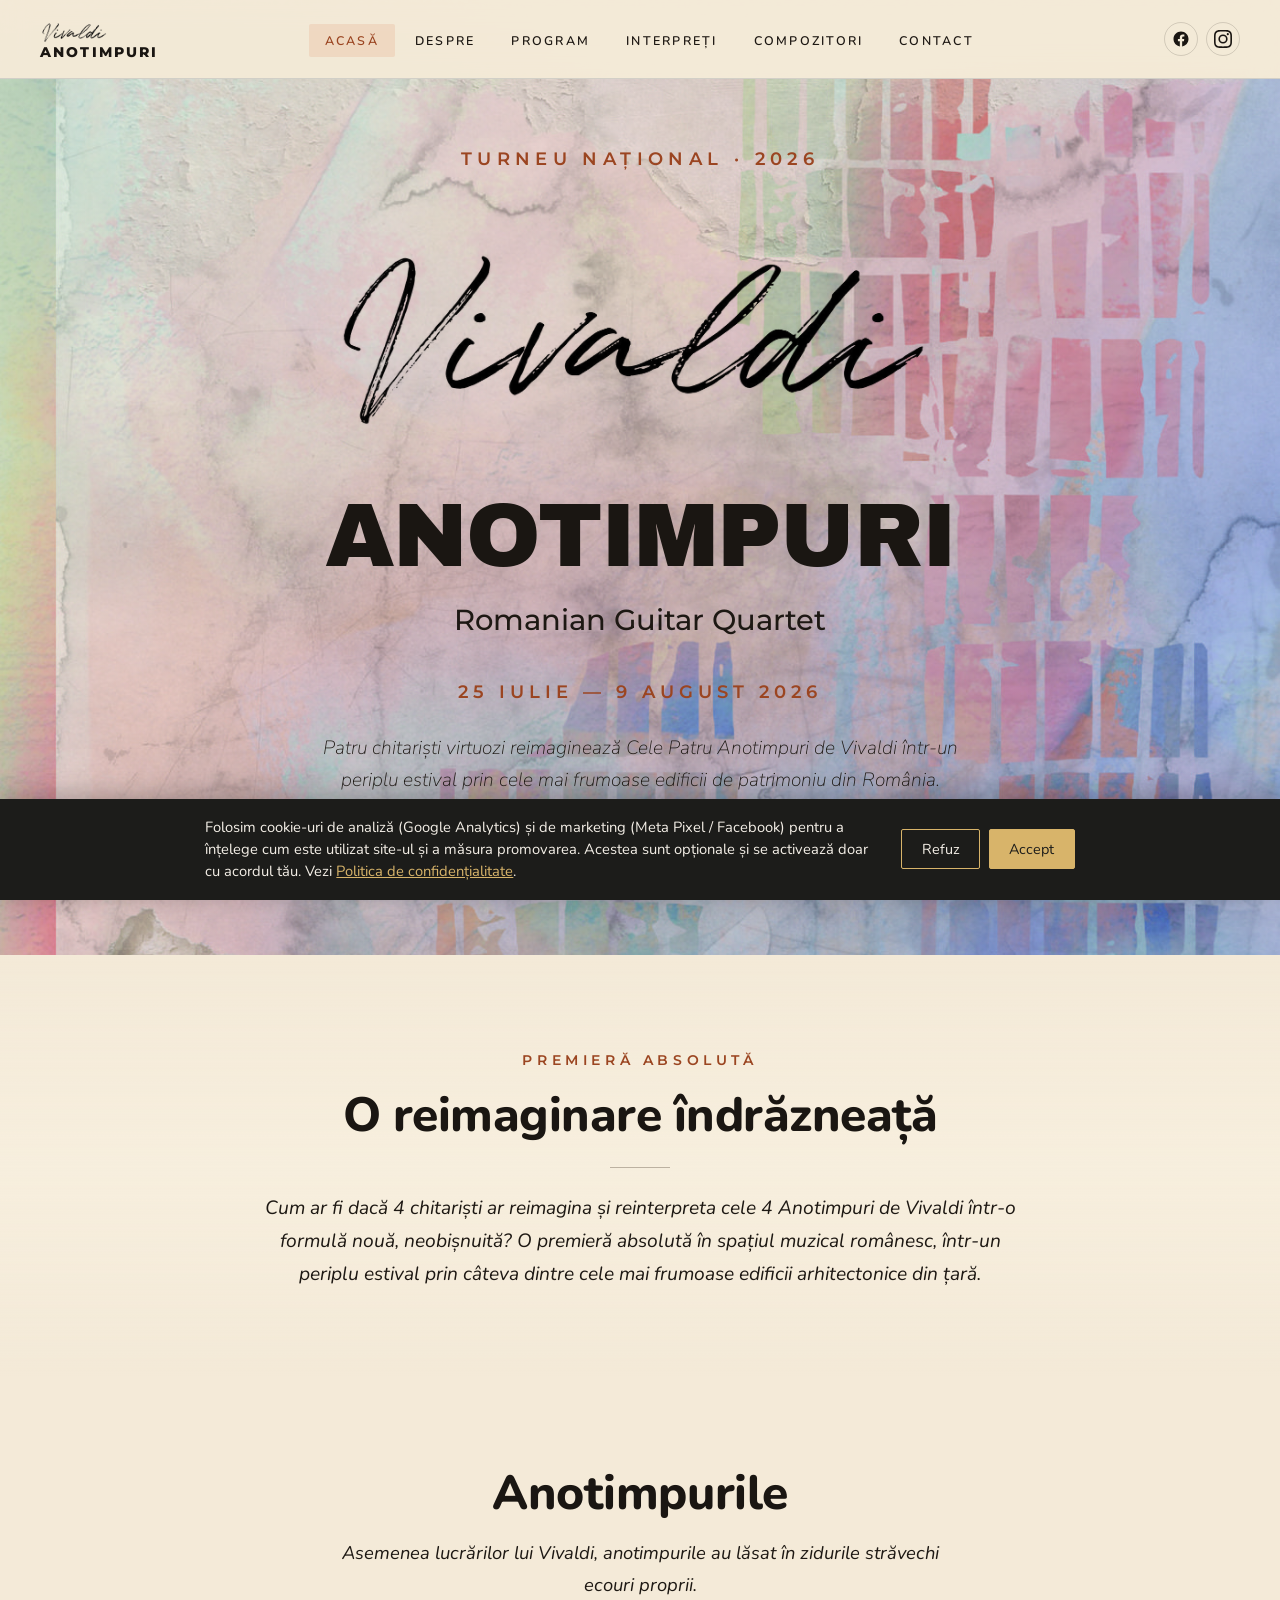
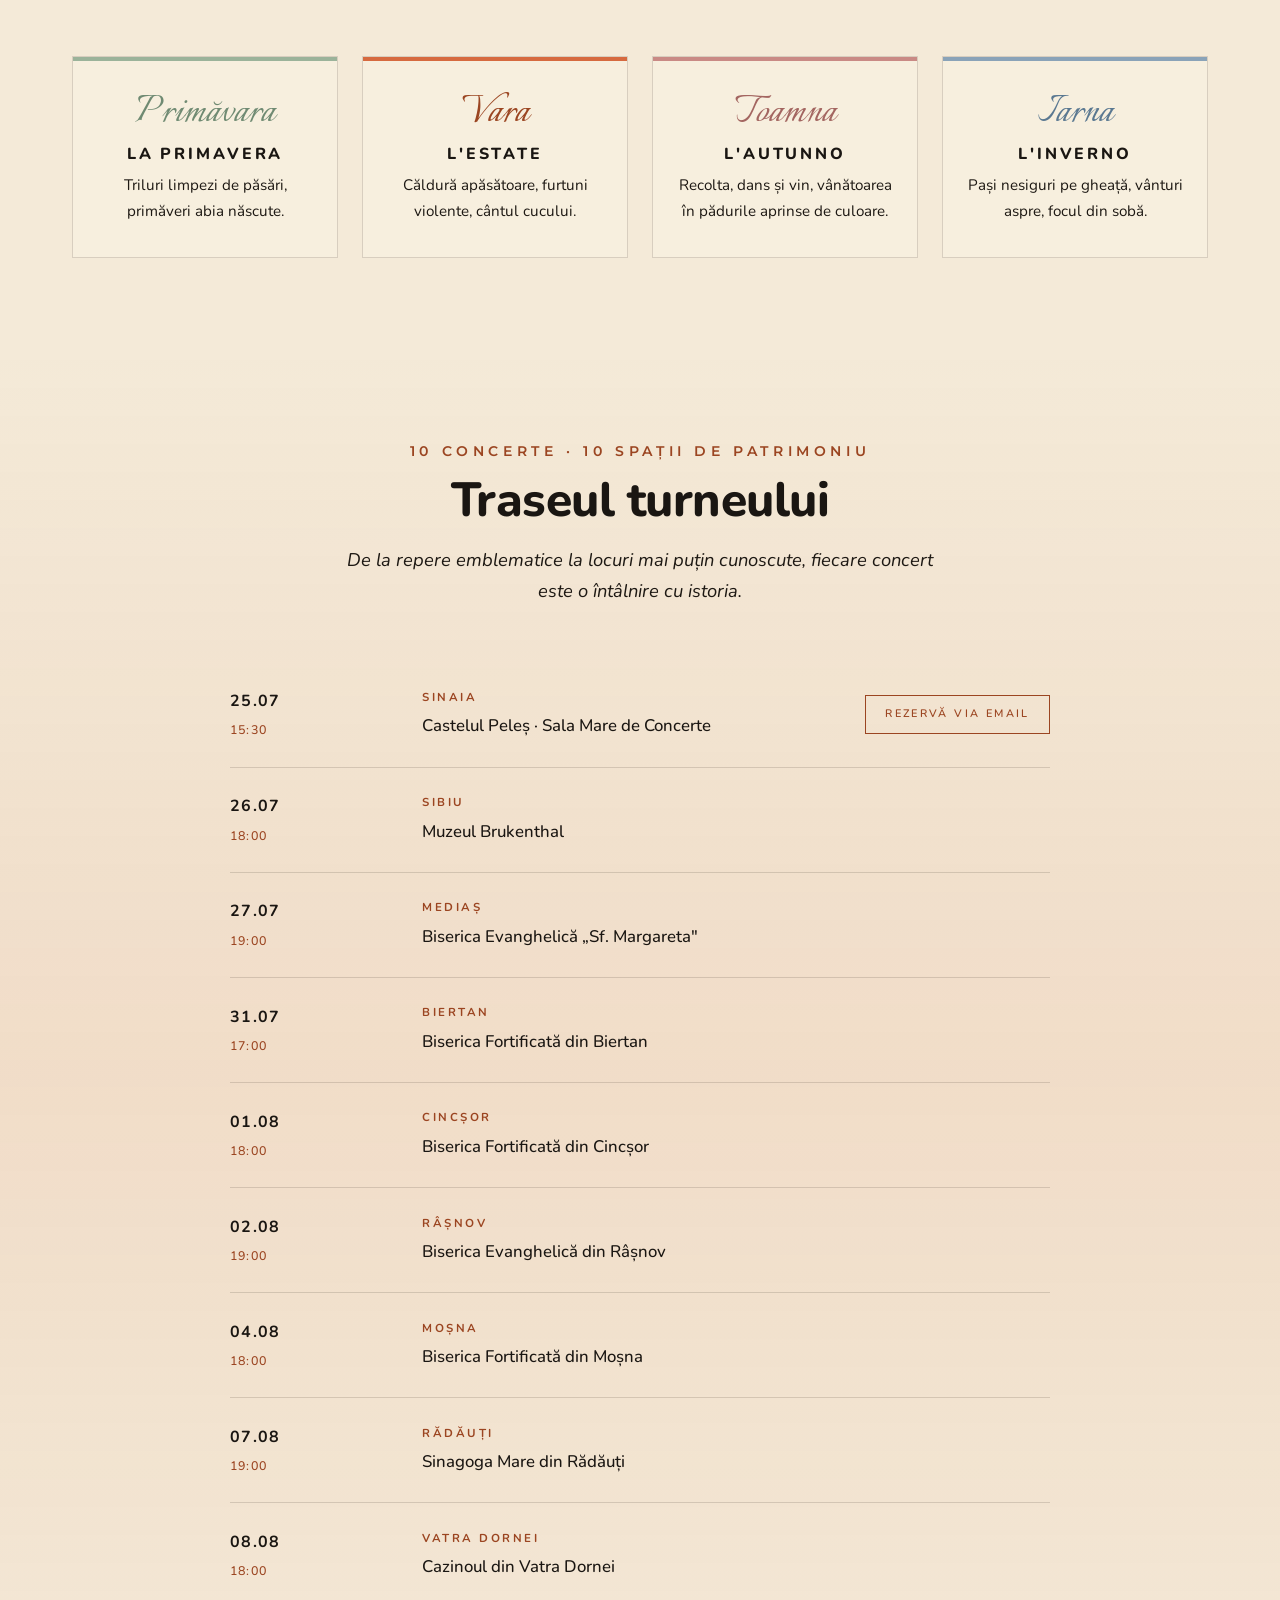
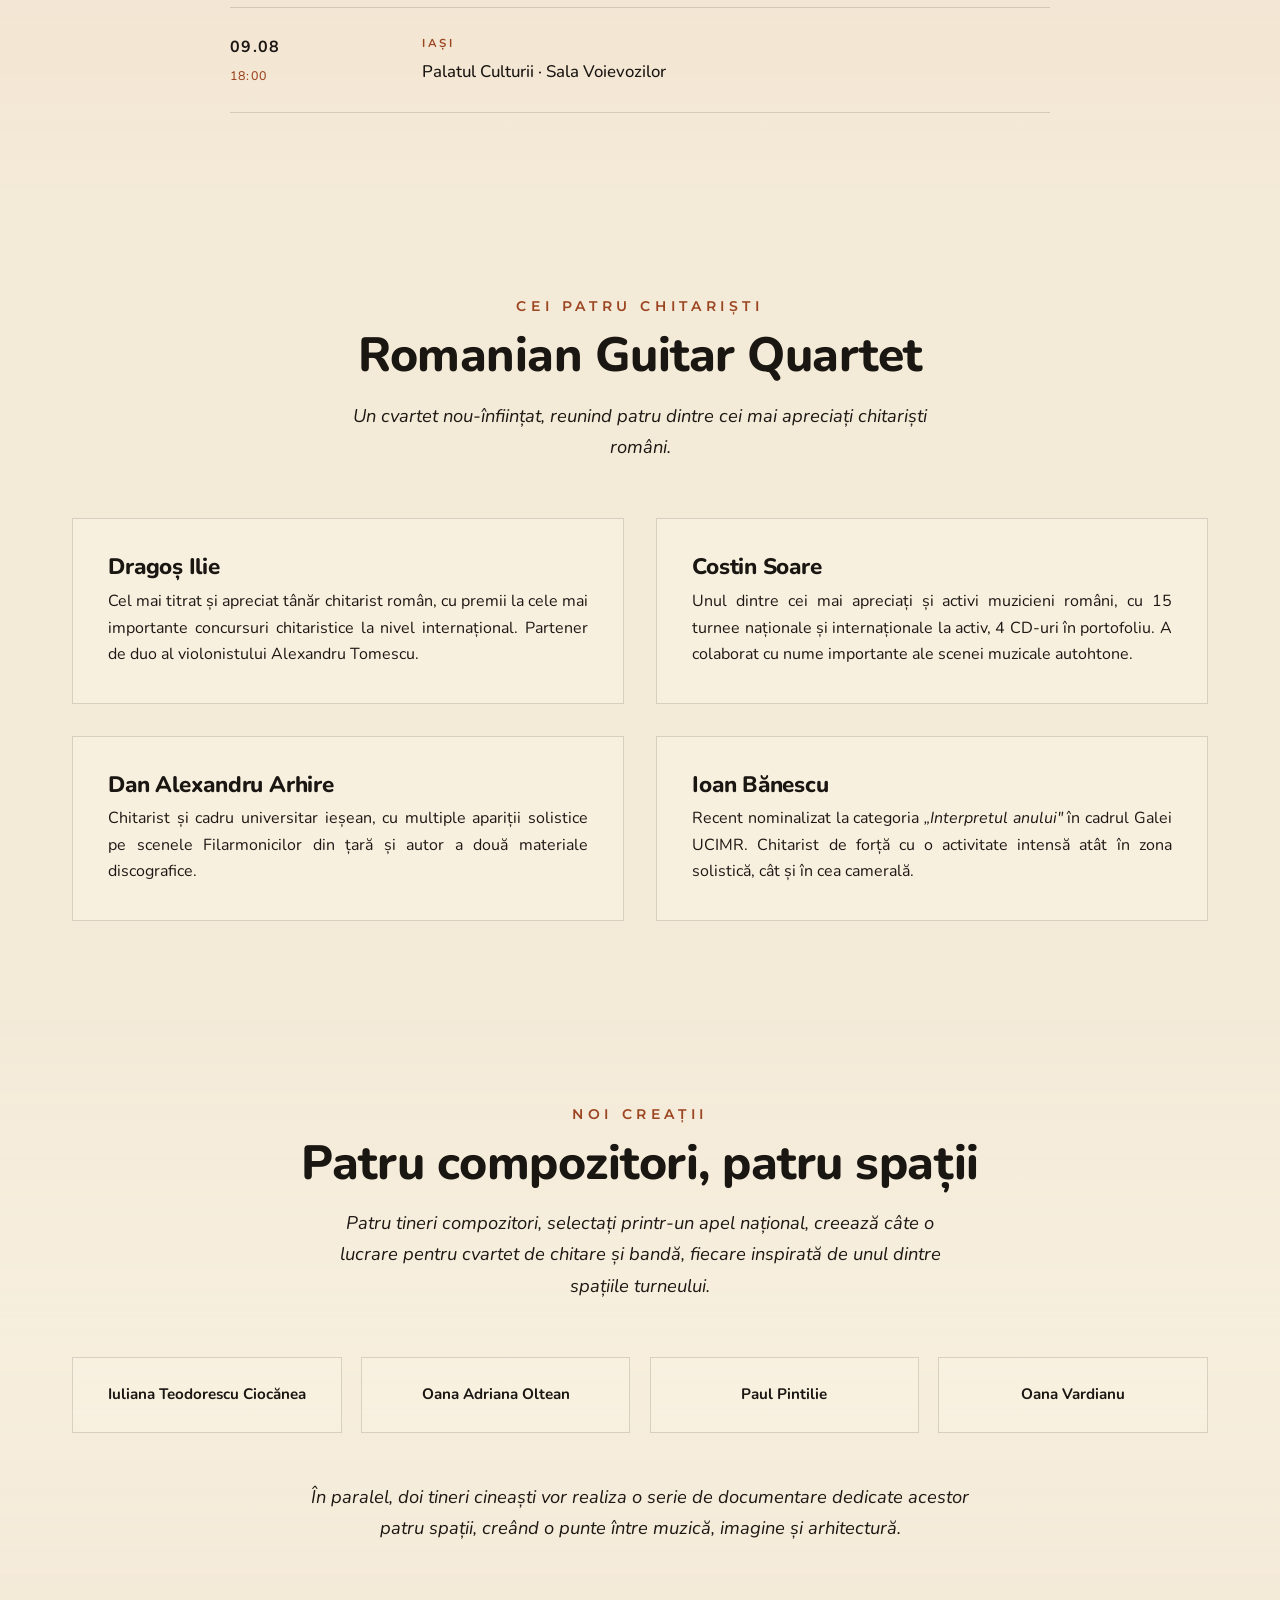
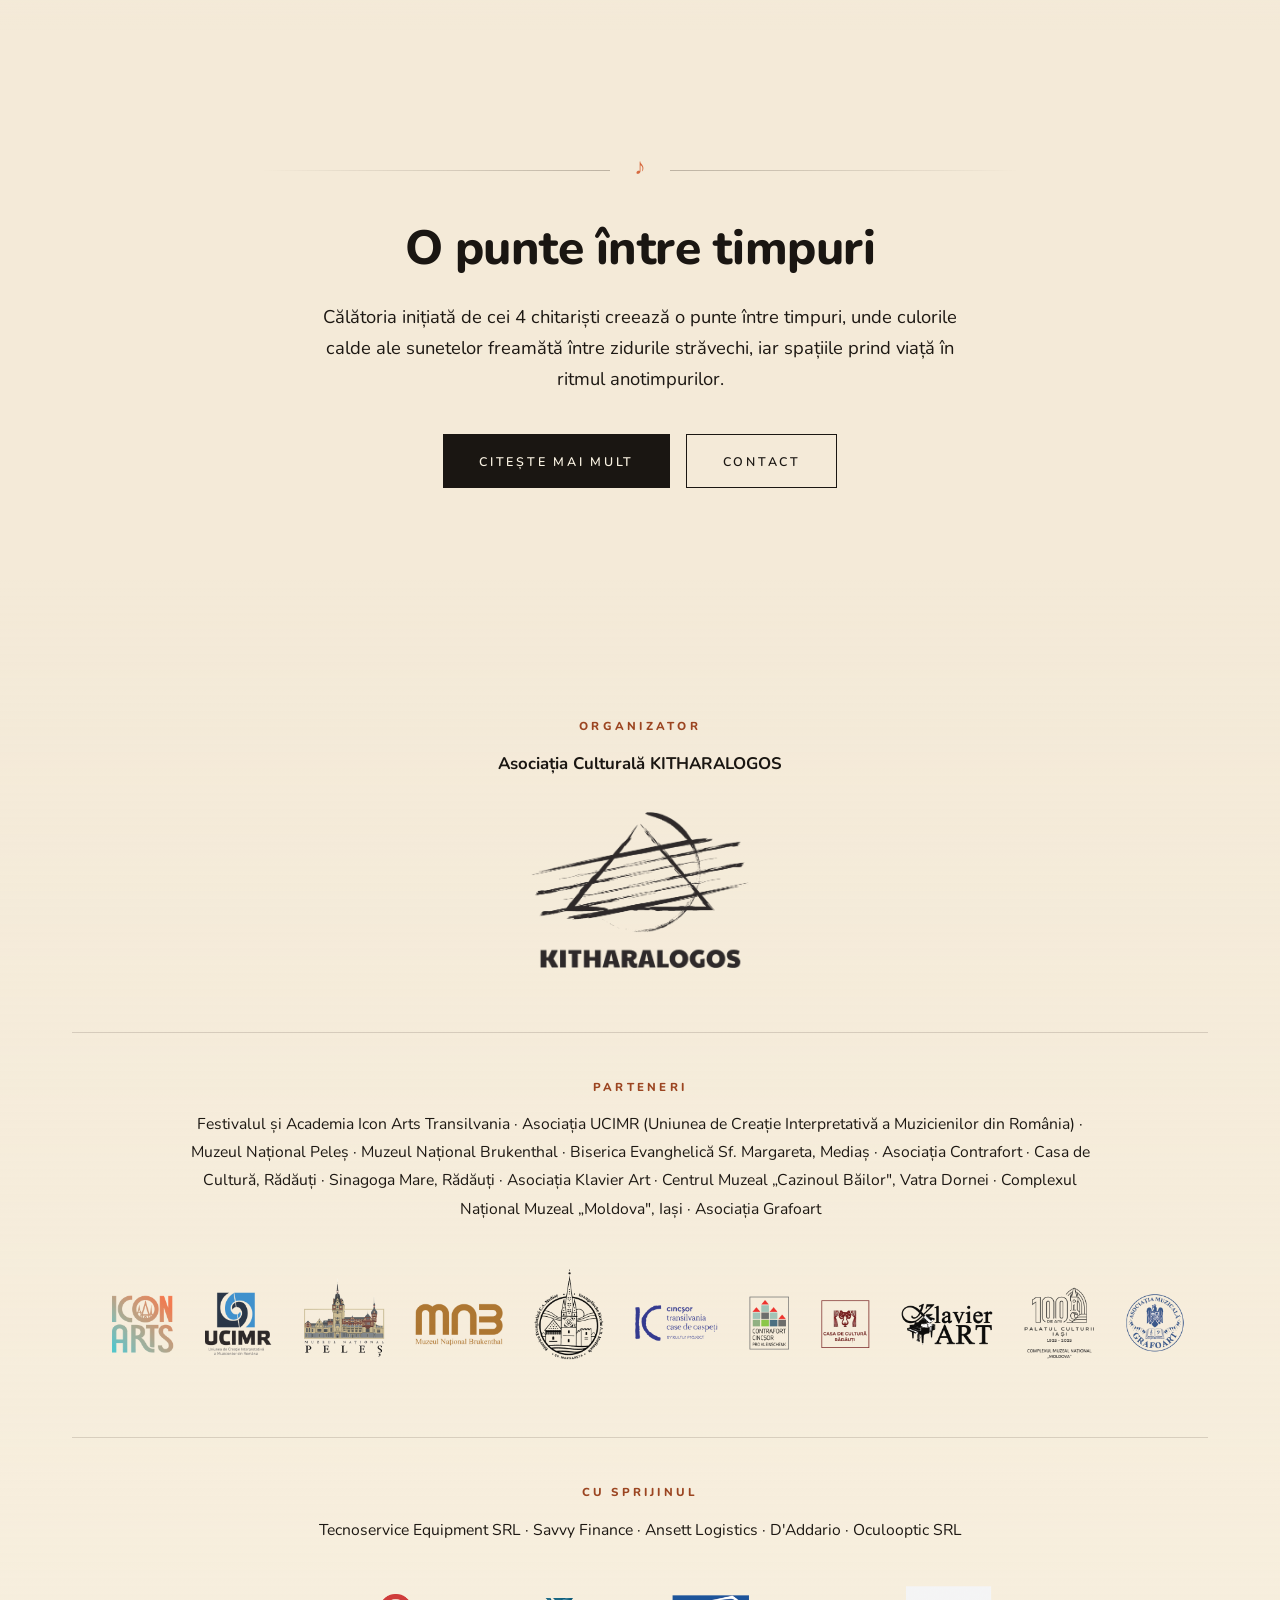
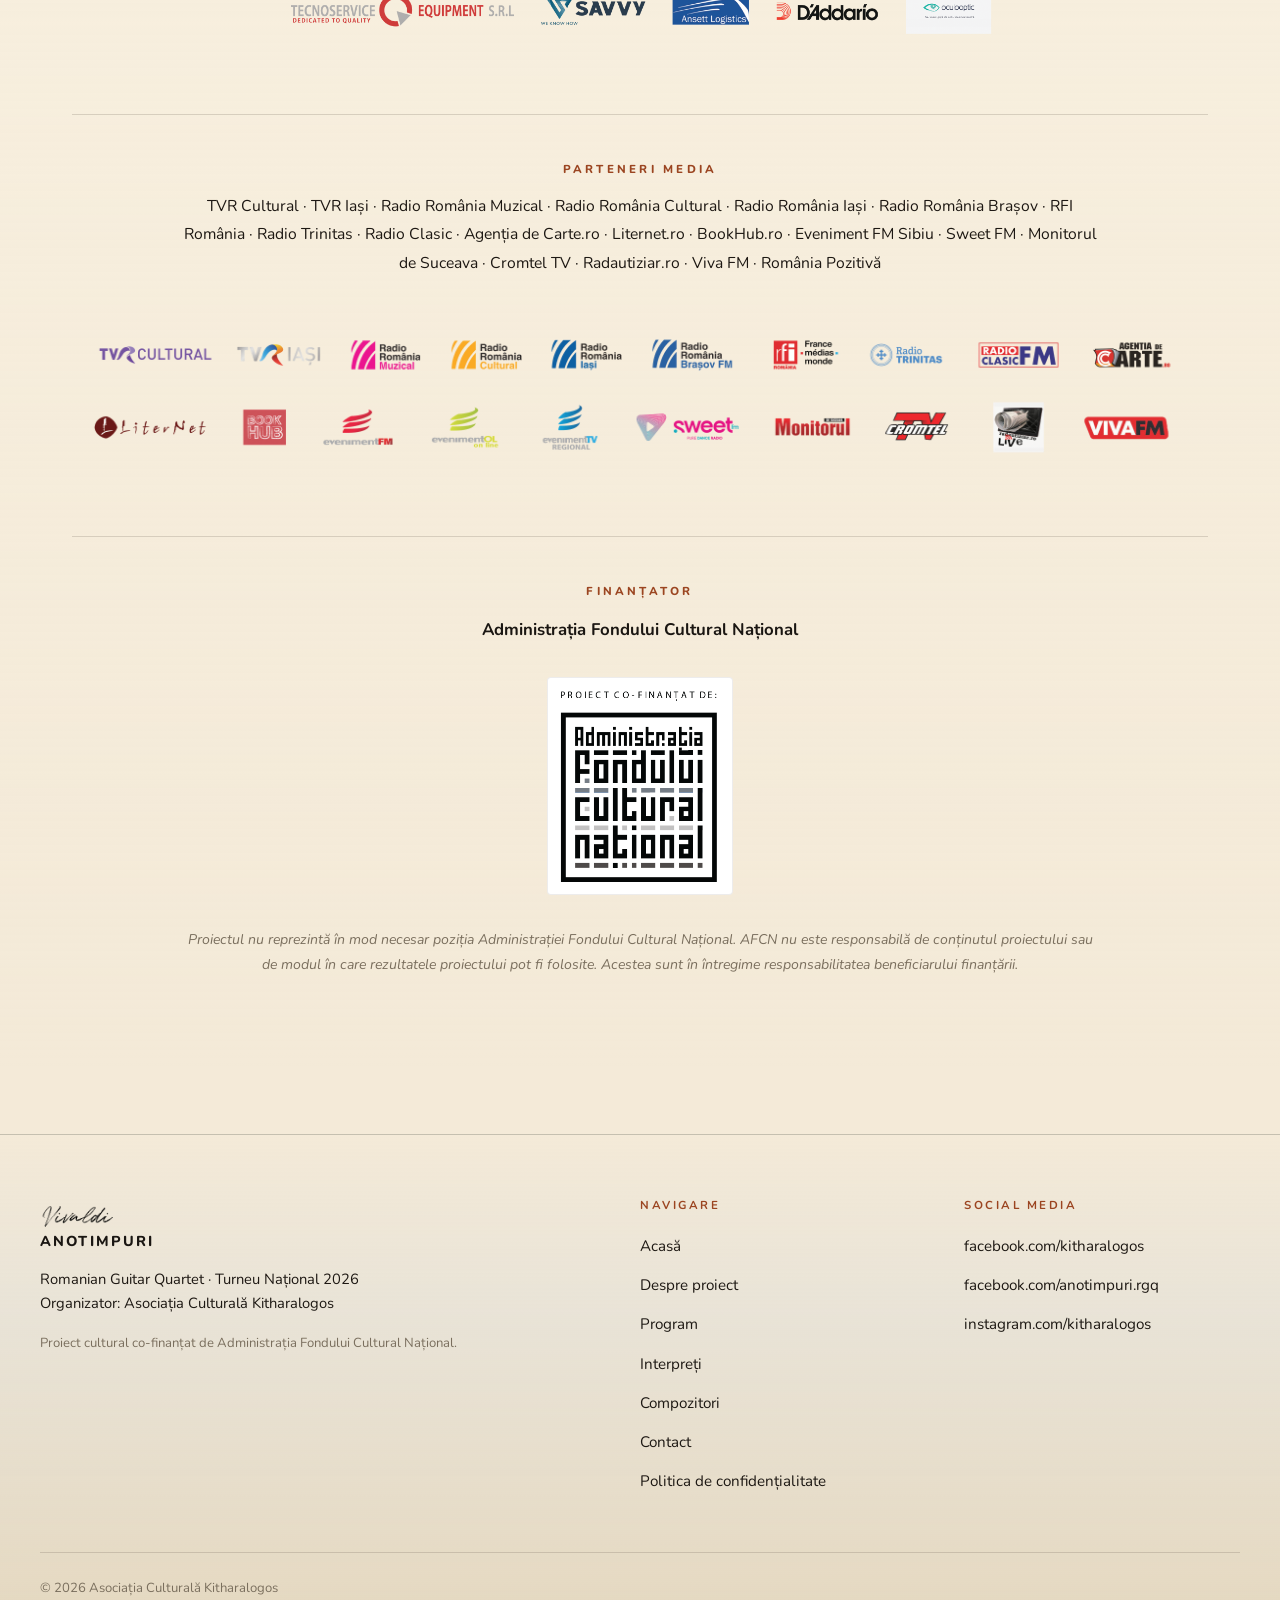
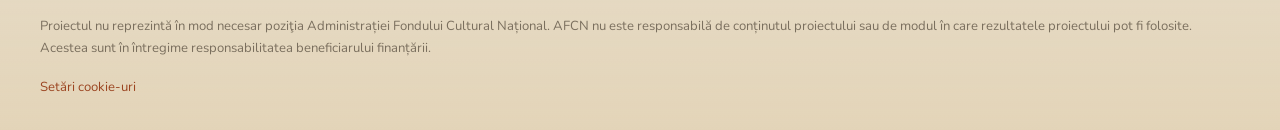
==== commit 121bfe19: "Remove subtitle from composer sections for consistency across pages" ====
--- a/index.html
+++ b/index.html
@@ -130,7 +130,7 @@
                 <div class="event-city">Sinaia</div>
                 <div class="event-venue">Castelul Peleș · Sala Mare de Concerte</div>
               </div>
-              <a href="mailto:peles.ro@gmail.com?subject=Rezervare concert din 25.07&body=As dori ss fac o rezervare pentru concertul Anotimpuri din data de 25.07." class="btn btn--small btn--coral">Rezervări</a>
+              <a href="mailto:peles.ro@gmail.com?subject=Rezervare concert din 25.07&body=As dori ss fac o rezervare pentru concertul Anotimpuri din data de 25.07." class="btn btn--small btn--coral">Rezervă via email</a>
             </div>
 
             <div class="event-item">
@@ -215,7 +215,7 @@
       <div class="container">
         <div class="section-header reveal">
           <span class="eyebrow">Cei patru chitariști</span>
-          <h2>ROMANIAN GUITAR QUARTET</h2>
+          <h2>Romanian Guitar Quartet</h2>
           <p>Un cvartet nou-înființat, reunind patru dintre cei mai apreciați chitariști români.</p>
         </div>
         <div class="musician-grid reveal">
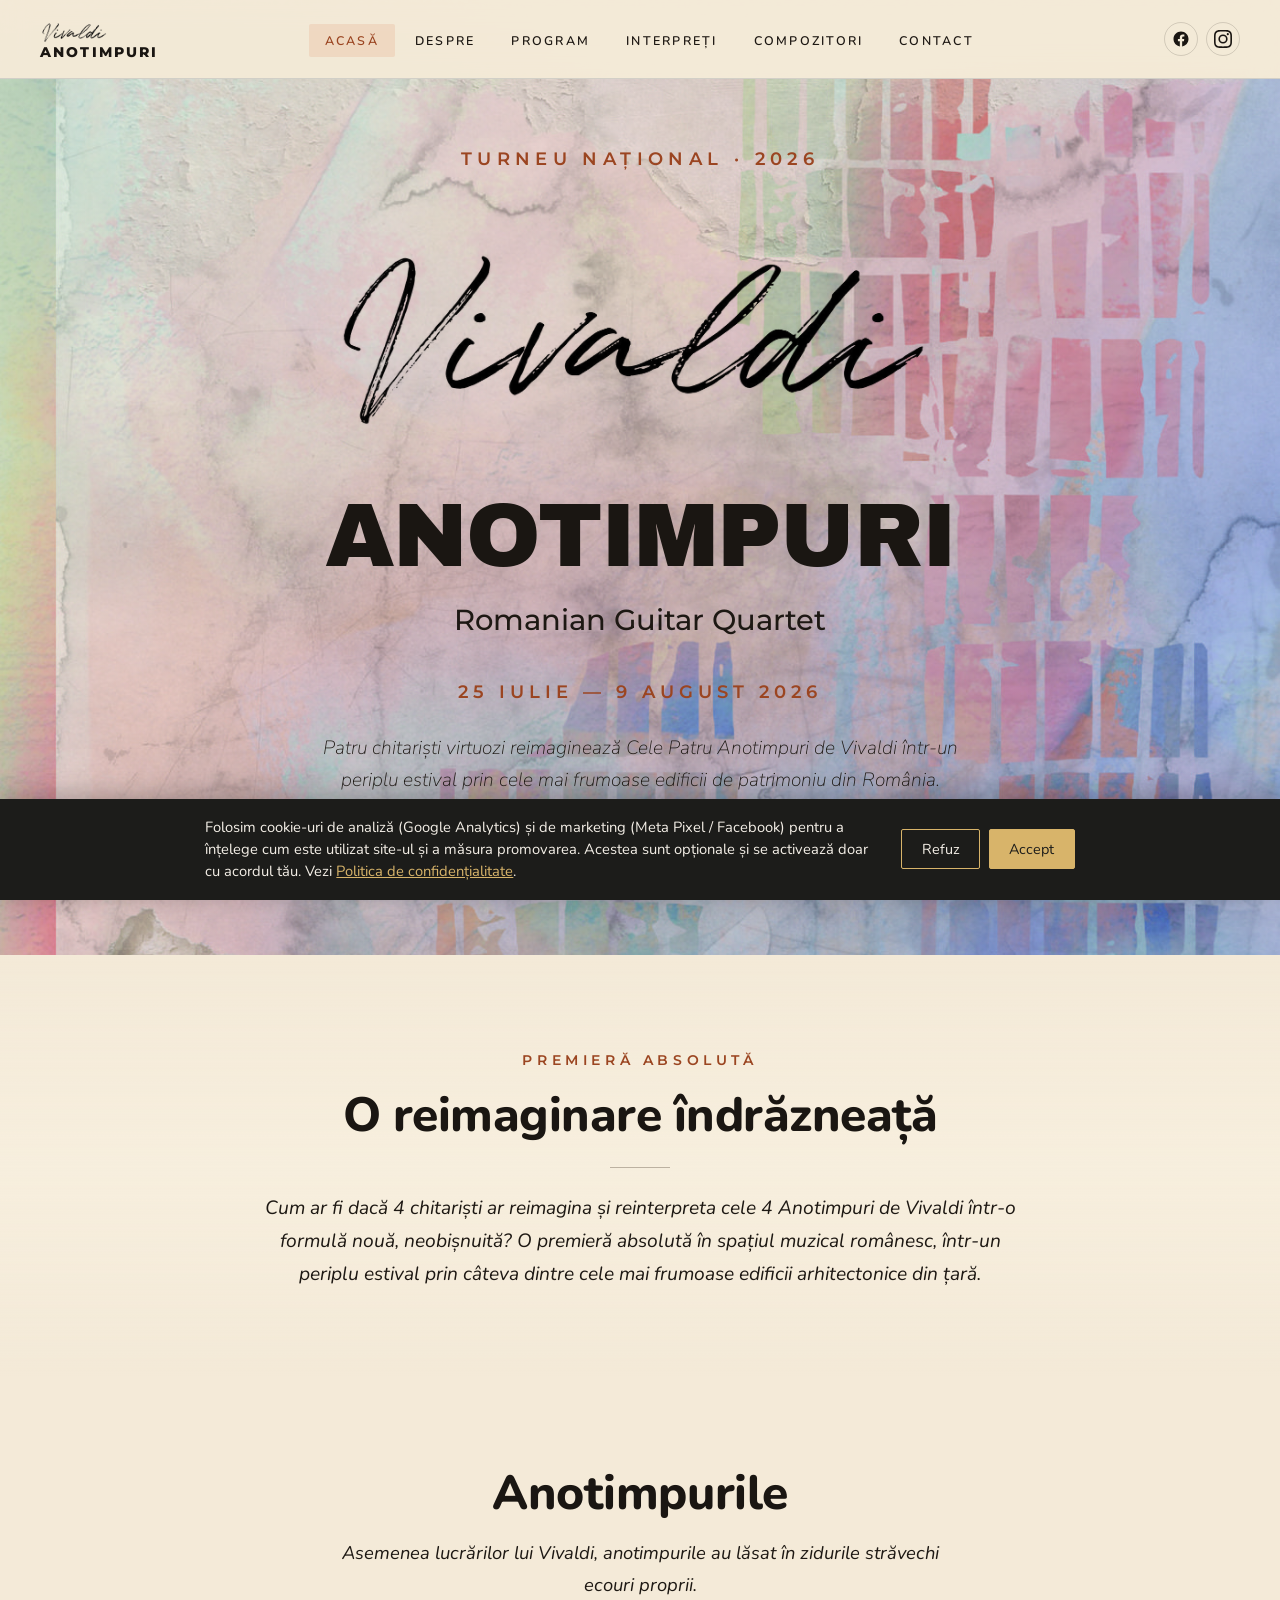
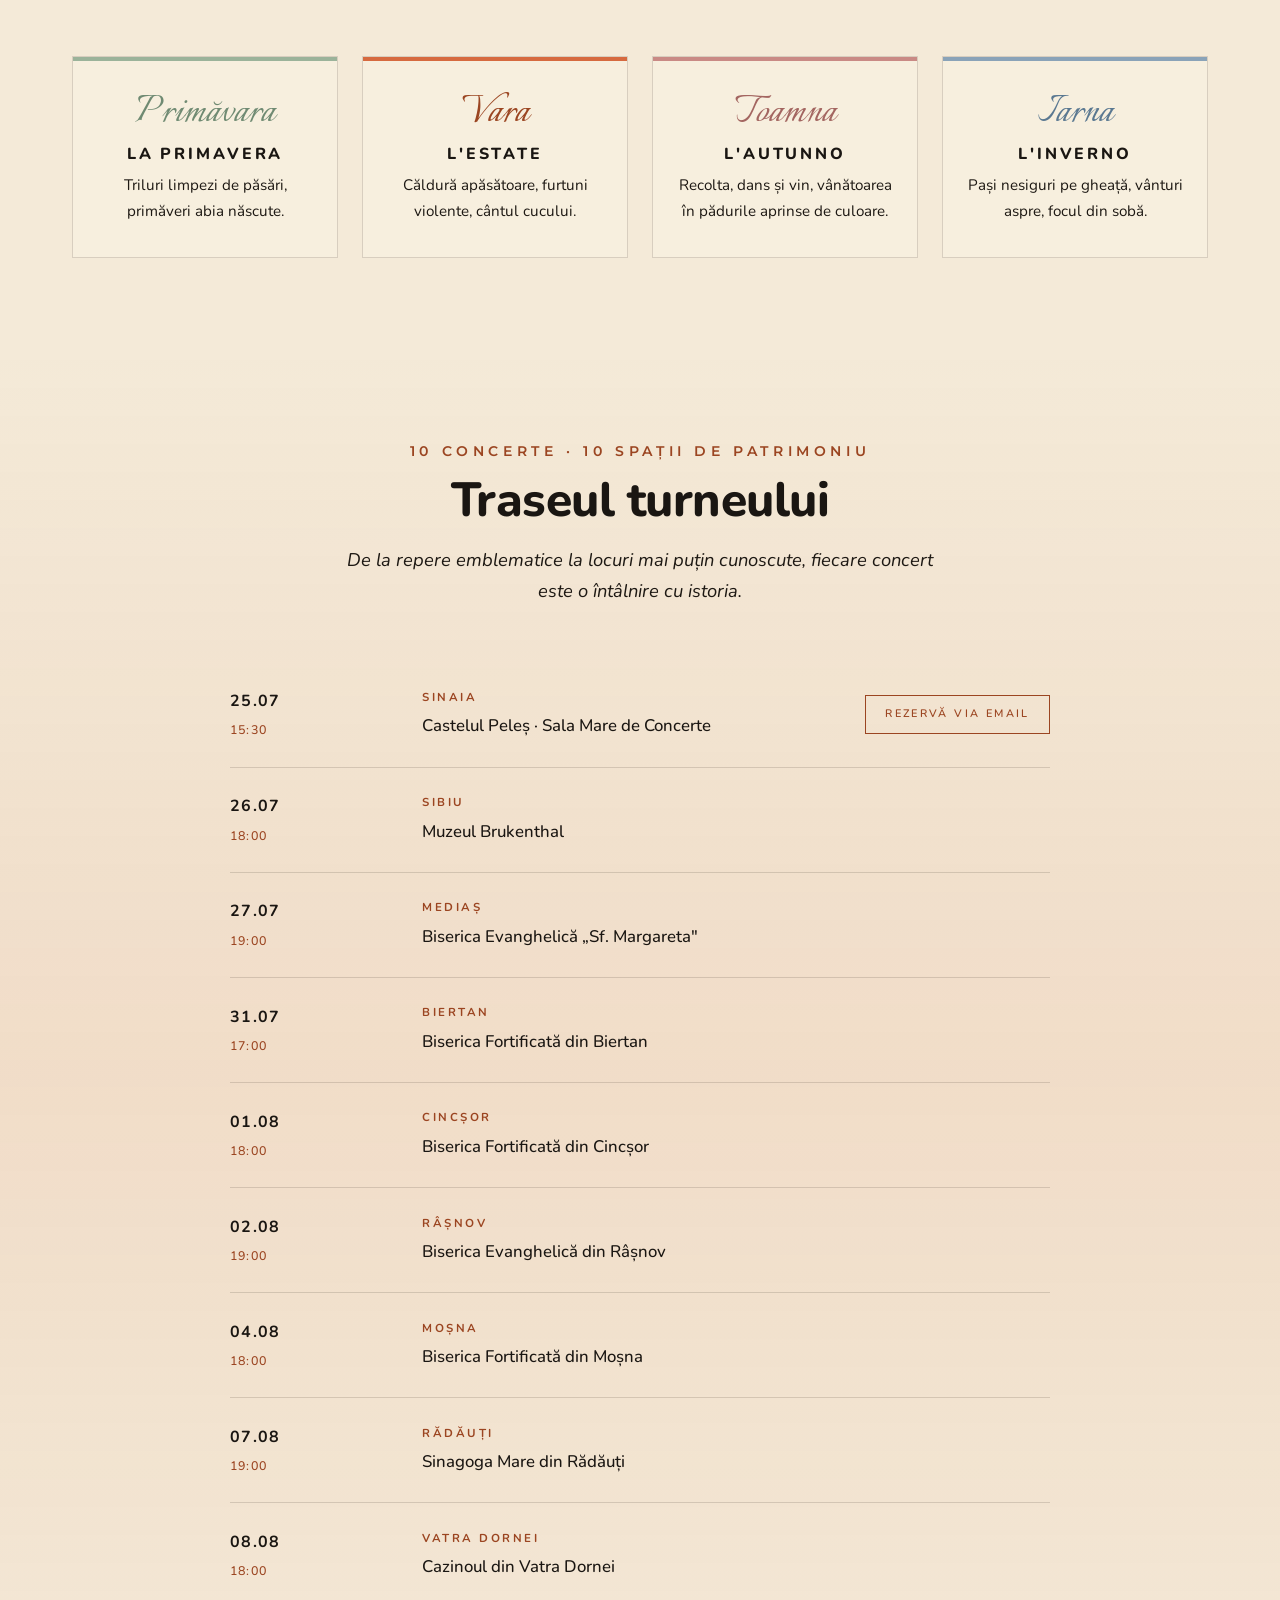
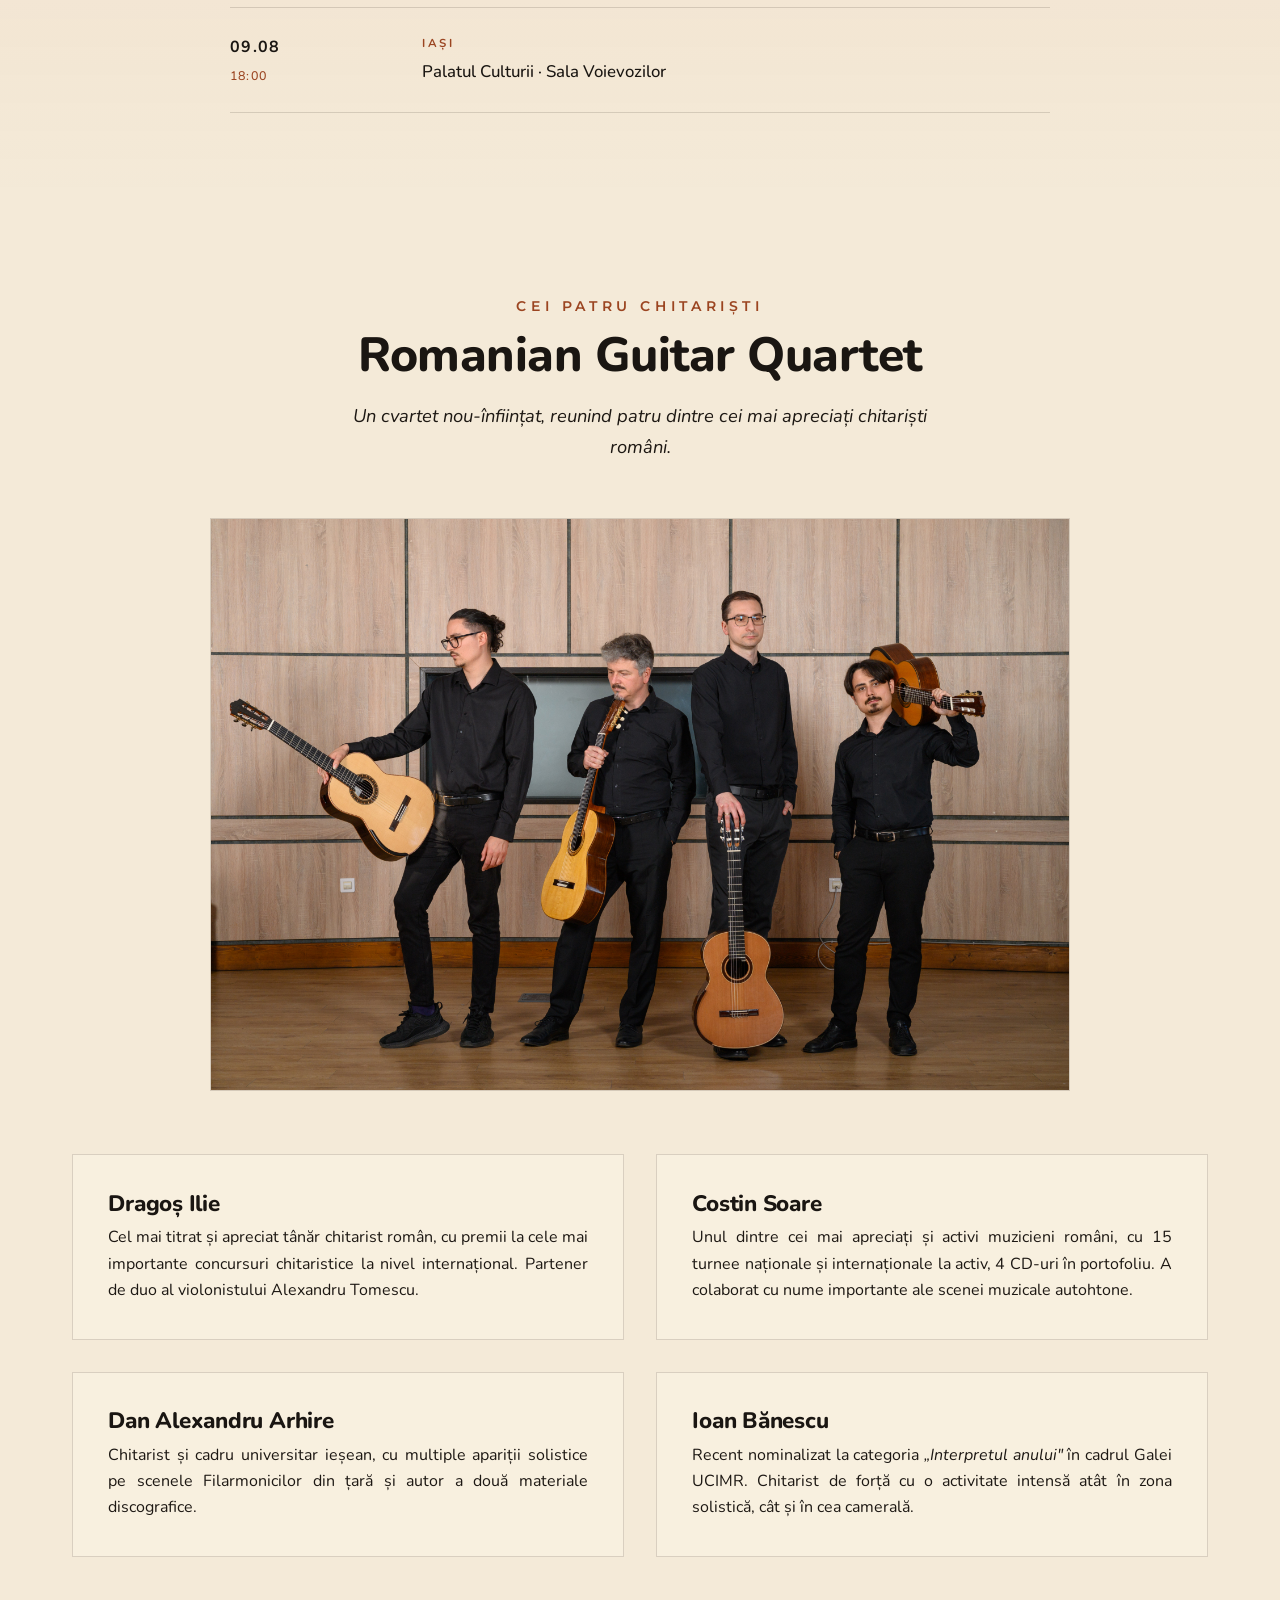
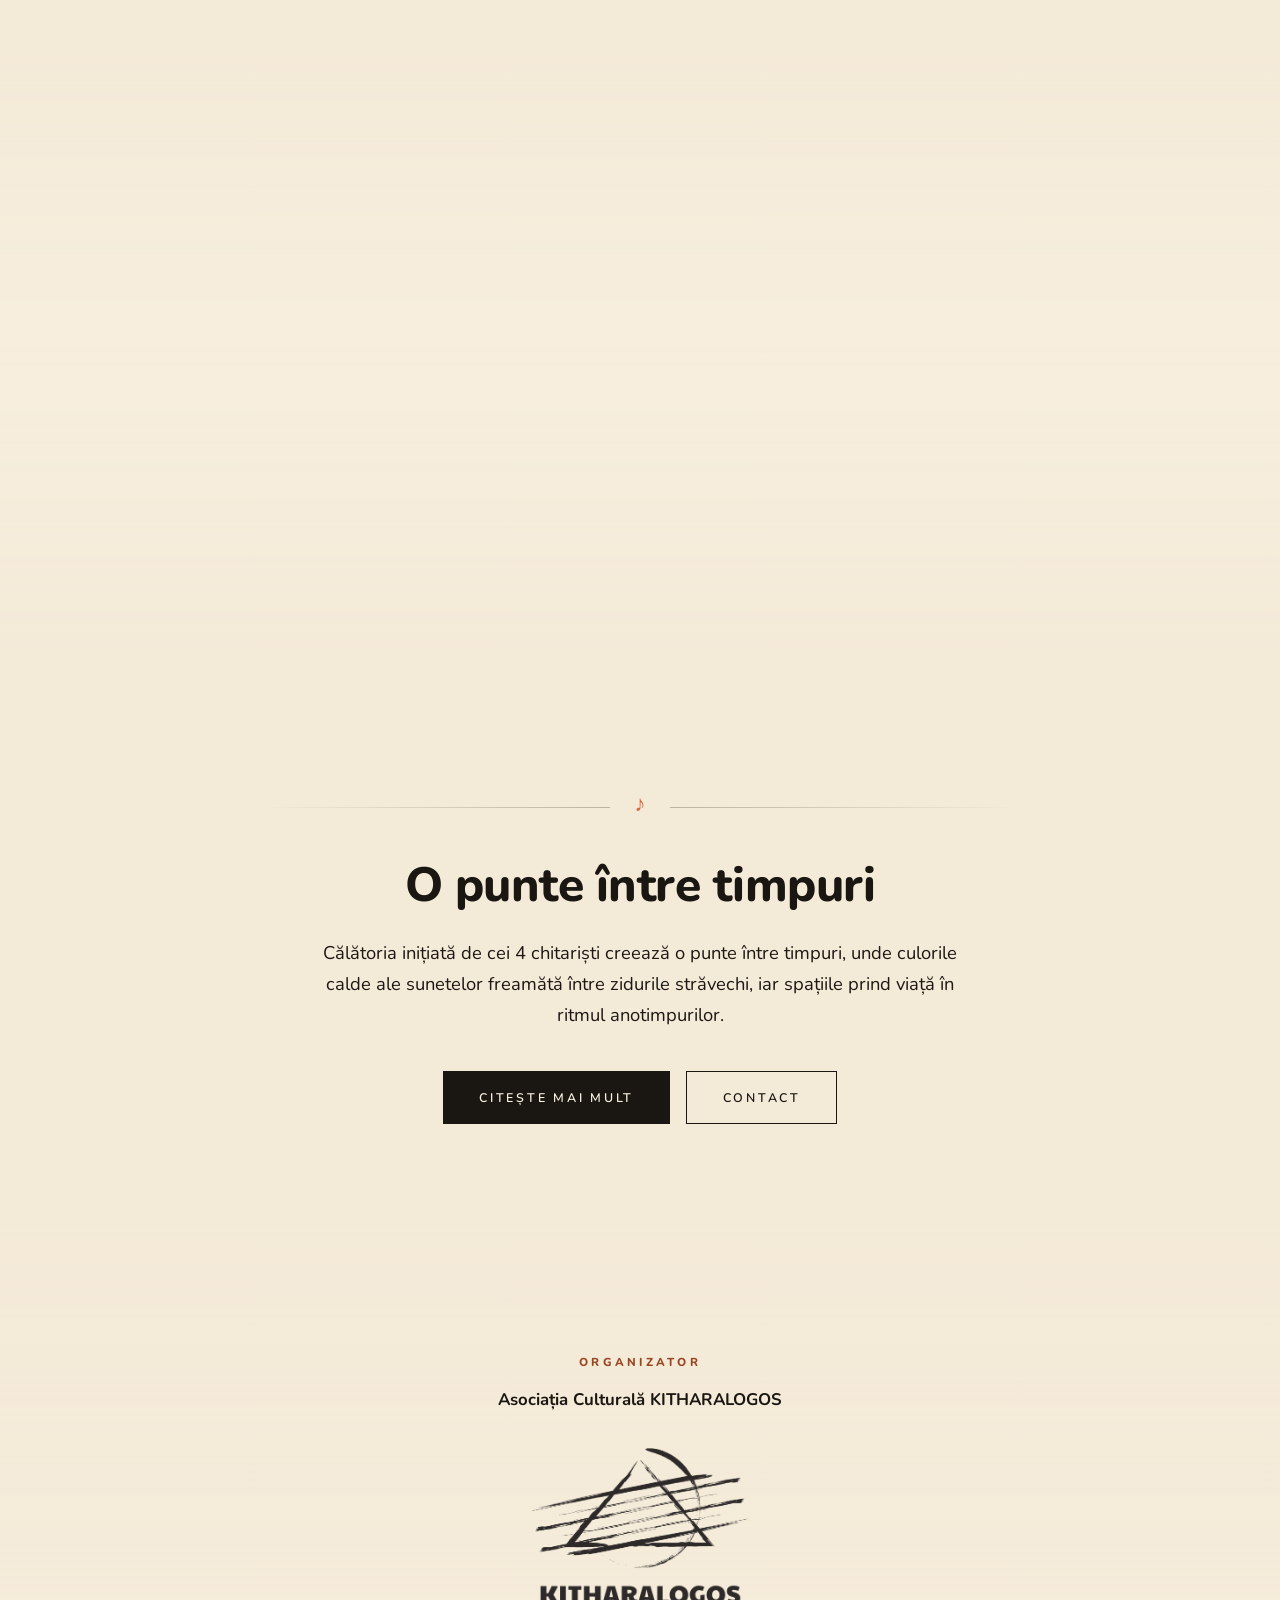
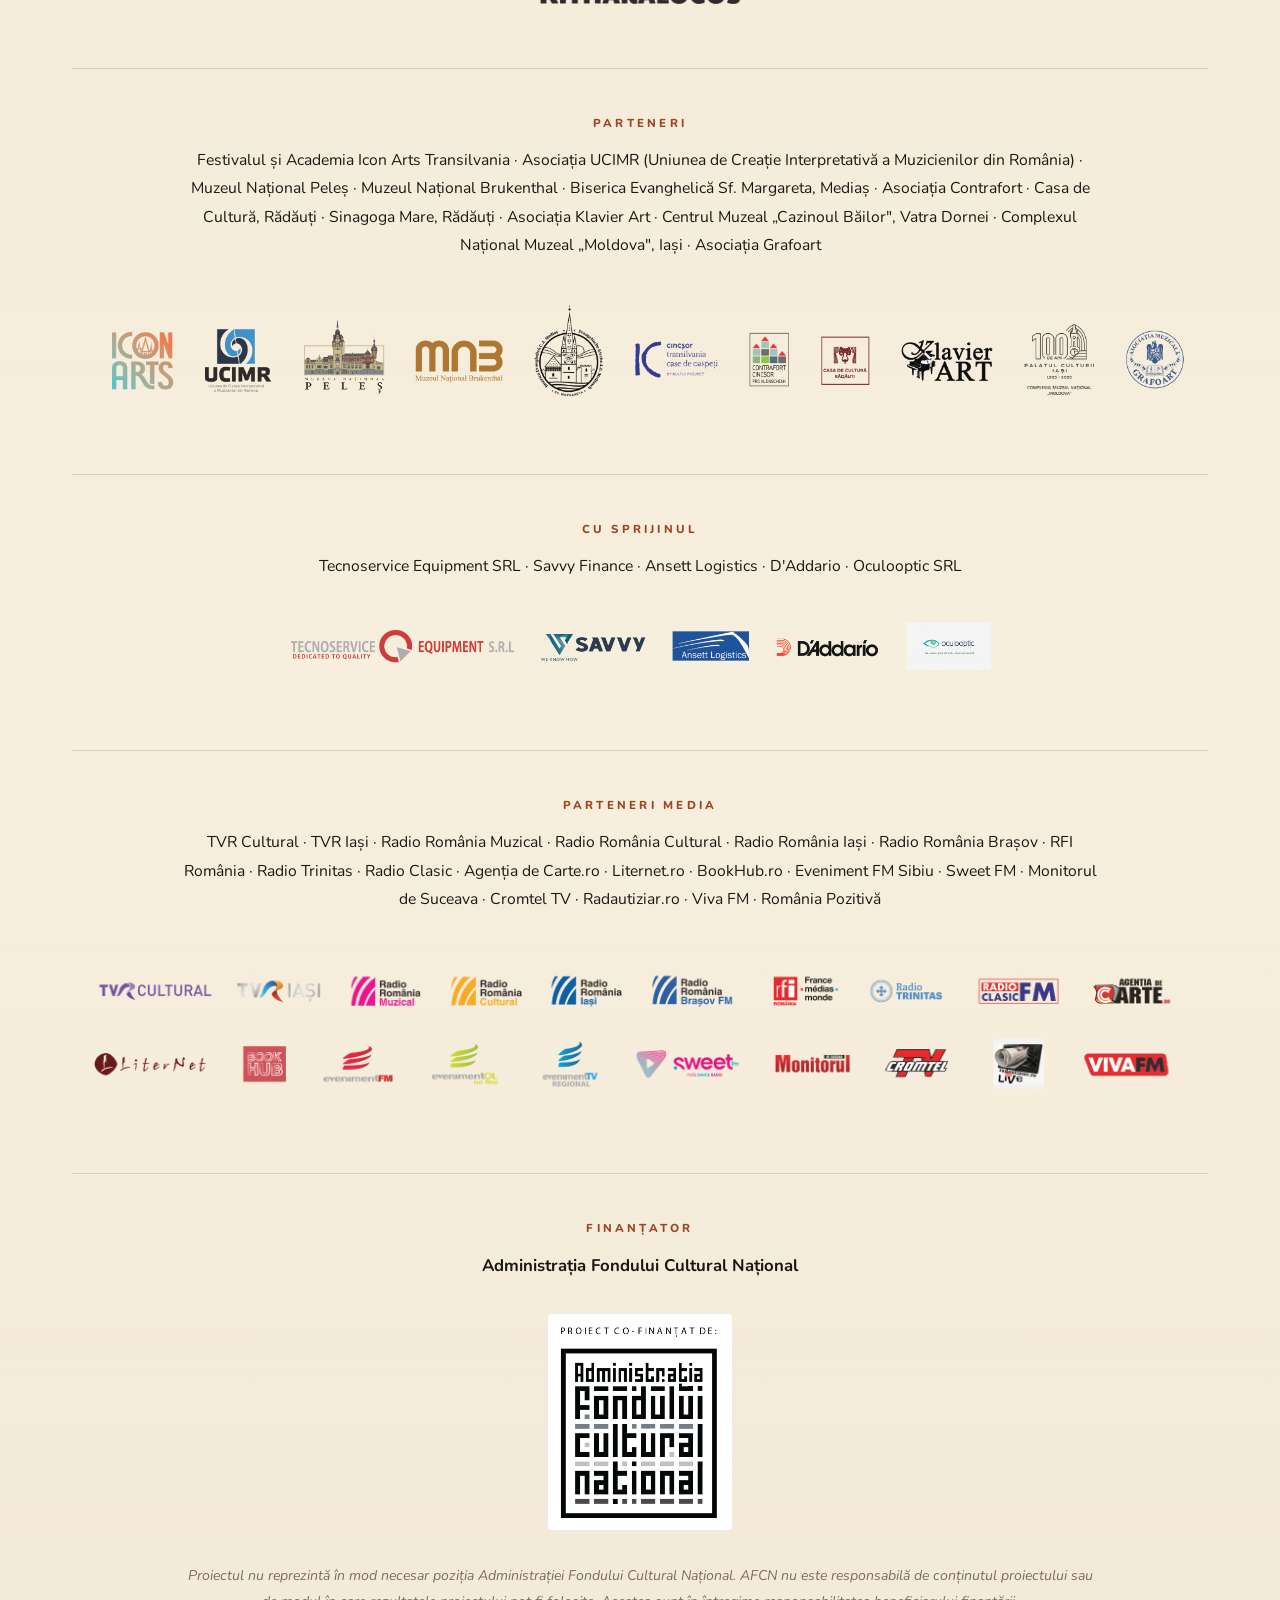
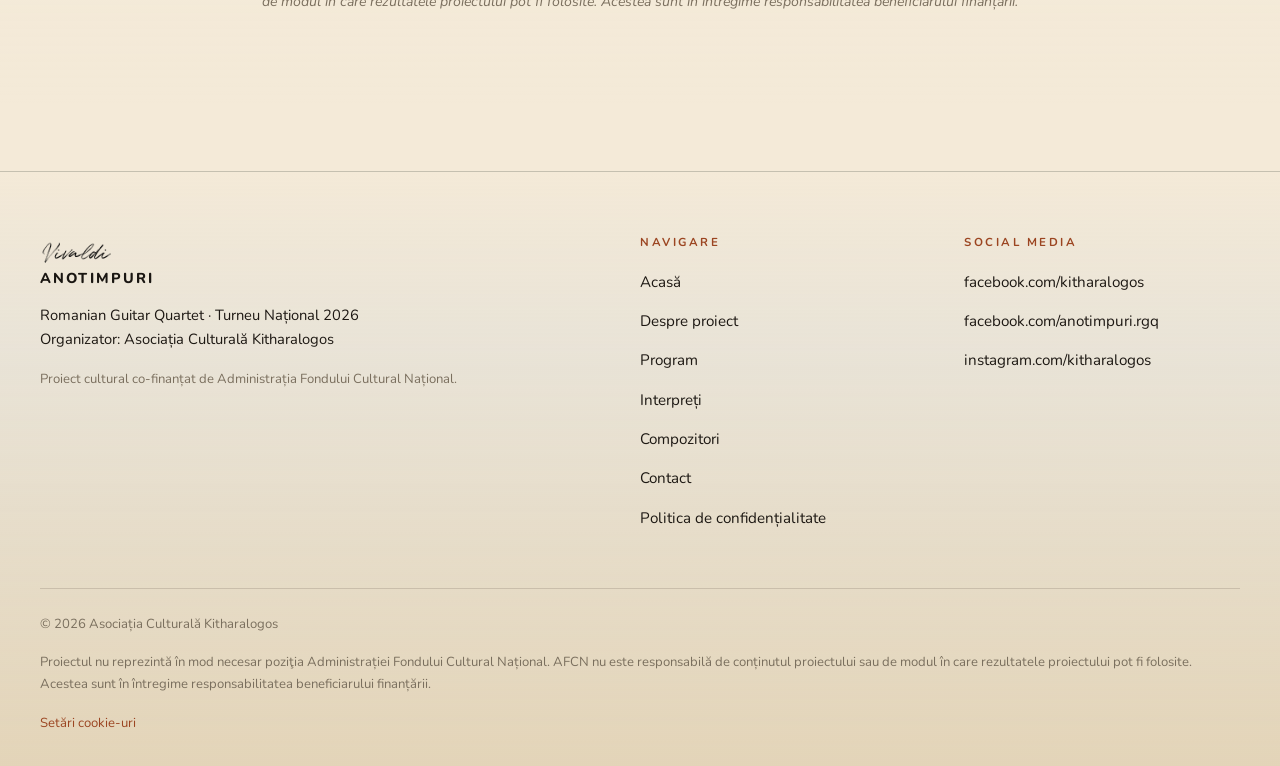
==== commit a2e8f9fe: "modified picture for guitaists added all info back on about page modified style for capital letter" ====
--- a/index.html
+++ b/index.html
@@ -218,6 +218,9 @@
           <h2>Romanian Guitar Quartet</h2>
           <p>Un cvartet nou-înființat, reunind patru dintre cei mai apreciați chitariști români.</p>
         </div>
+        <figure class="reveal" style="margin: 2rem auto; max-width: 860px;">
+          <img src="images/grup2.jpg" alt="Romanian Guitar Quartet" loading="lazy" style="width: 100%; display: block; border: 1px solid var(--line);">
+        </figure><br>
         <div class="musician-grid reveal">
 
           <a href="dragos-ilie.html" class="musician-card">
--- a/css/styles.css
+++ b/css/styles.css
@@ -663,14 +663,7 @@
   color: var(--ink-soft);
   text-align: justify;
  }
-.about-text p:first-of-type::first-letter {
-  font-family: var(--font-display);
-  font-size: 4.5rem;
-  float: left;
-  line-height: 0.8;
-  margin: 0.15em 0.12em 0 0;
-  color: var(--summer-deep);
-}
+
 .quote-block {
   border-left: 3px solid var(--winter-deep);
   padding: 0.5rem 0 0.5rem 2rem;
@@ -874,7 +867,7 @@
   width: 100%;
   max-width: 360px;
   margin: 0 auto 2.5rem;
-  aspect-ratio: 4 / 5;
+  aspect-ratio: 2 / 3;
   background: rgba(250, 243, 227, 0.7);
   border: 1px solid var(--line);
   overflow: hidden;
@@ -884,6 +877,7 @@
   width: 100%;
   height: 100%;
   object-fit: cover;
+  object-position: top center;
 }
 .profile-photo-placeholder {
   position: absolute;
@@ -921,7 +915,7 @@
 
 @media (max-width: 700px) {
   .profile-photo {
-    max-width: 280px;
+    max-width: 260px;
   }
 }
 
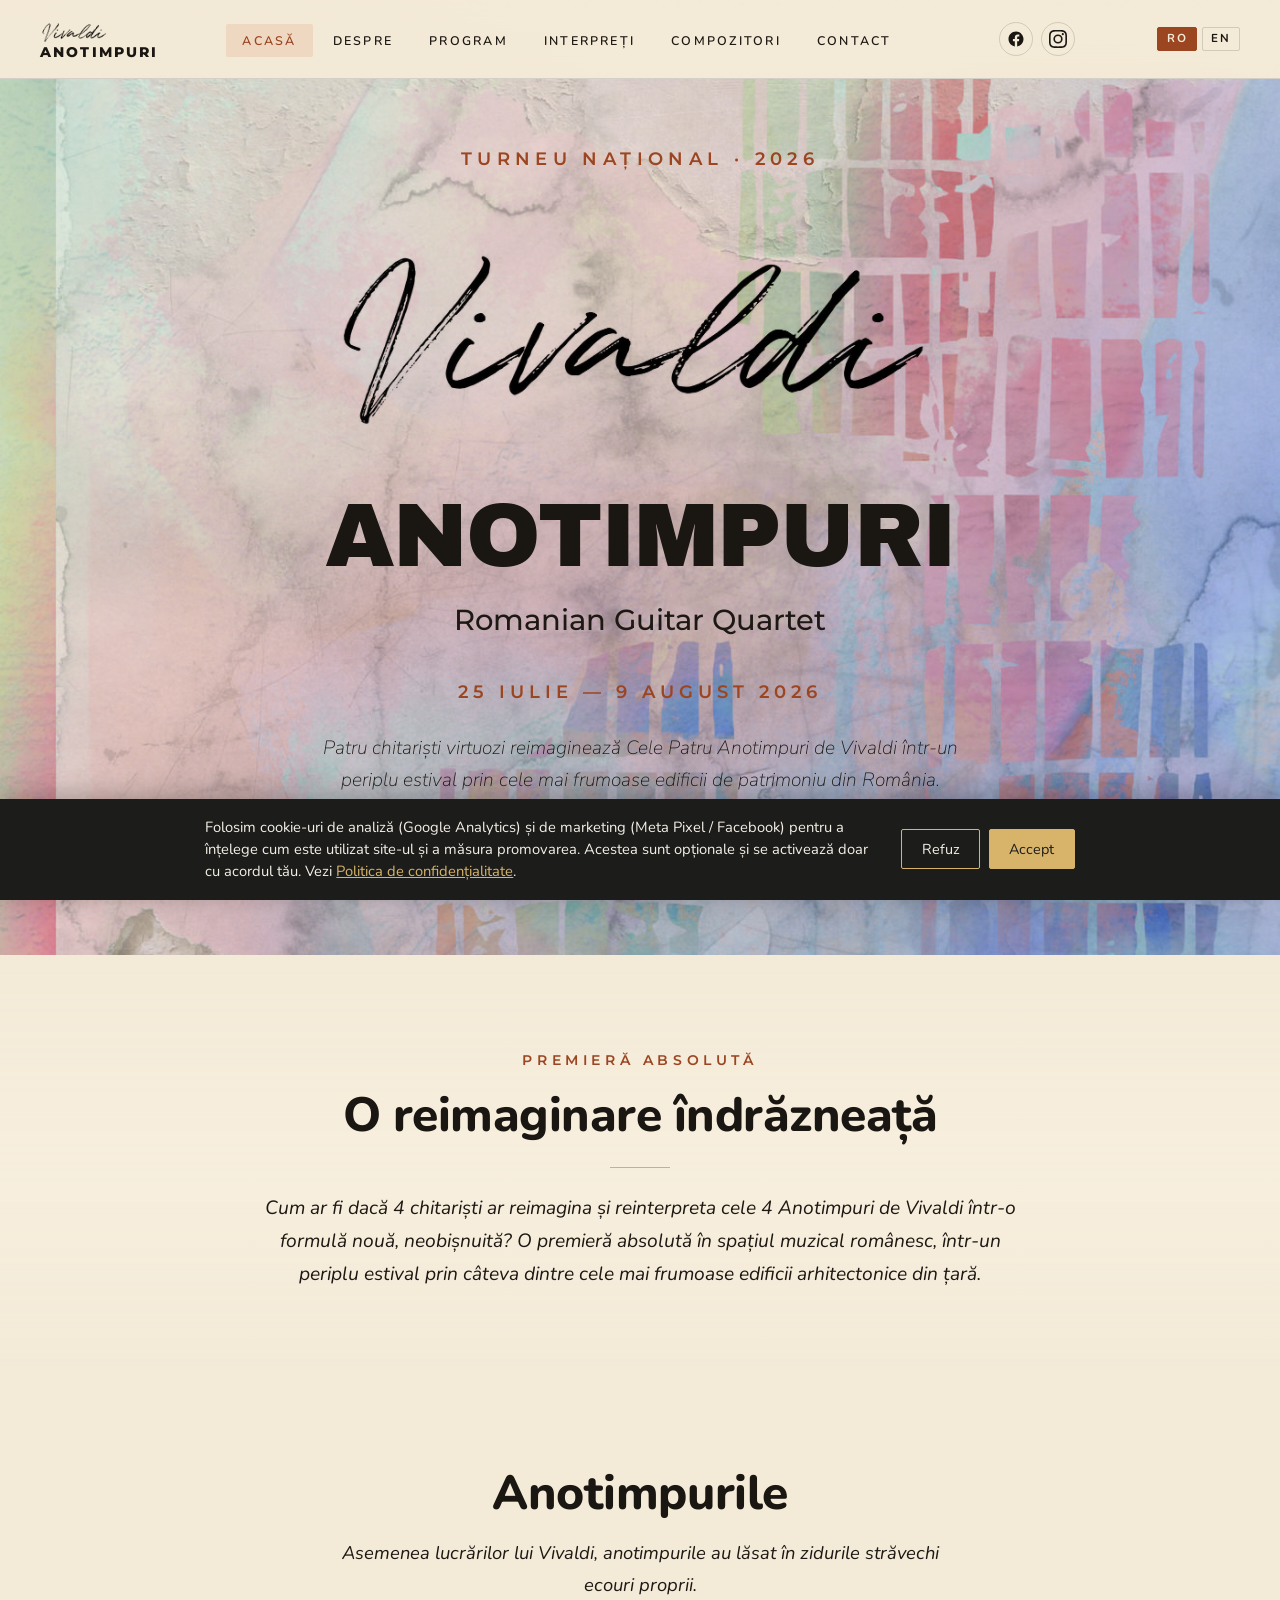
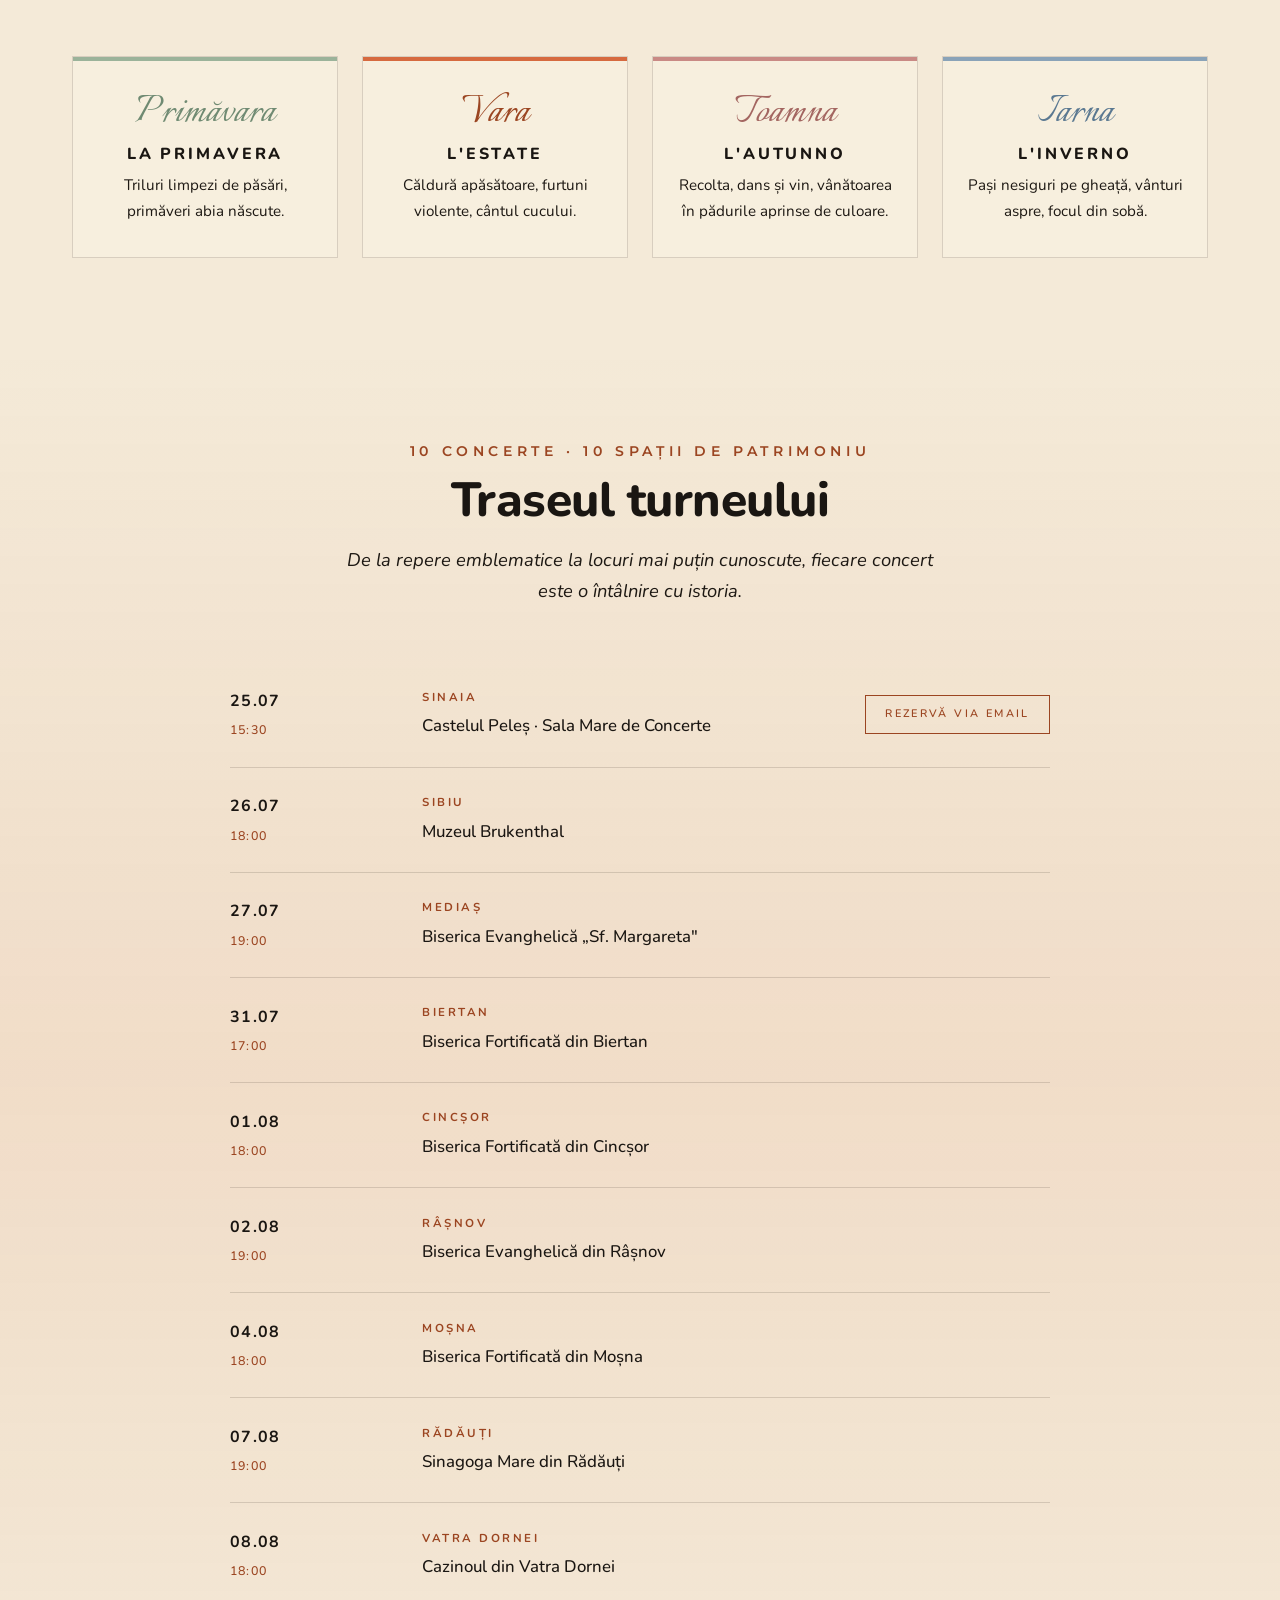
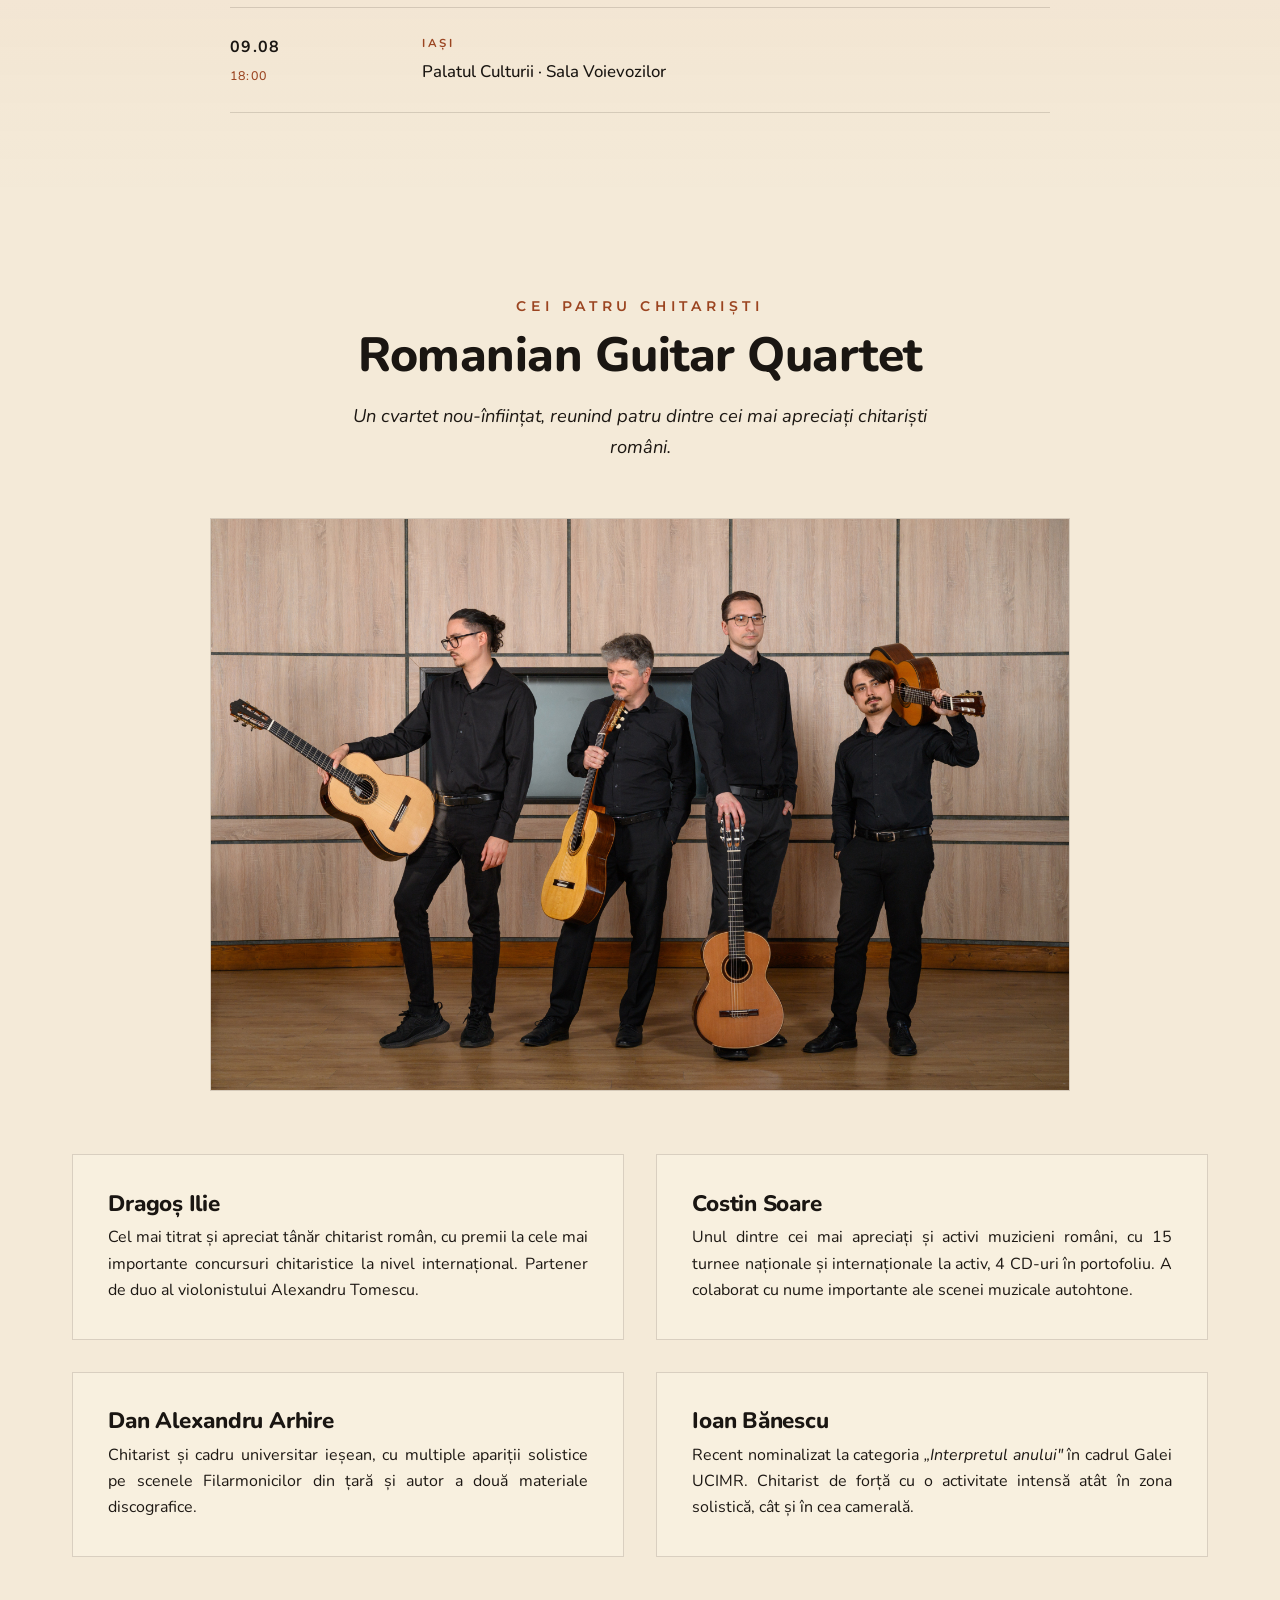
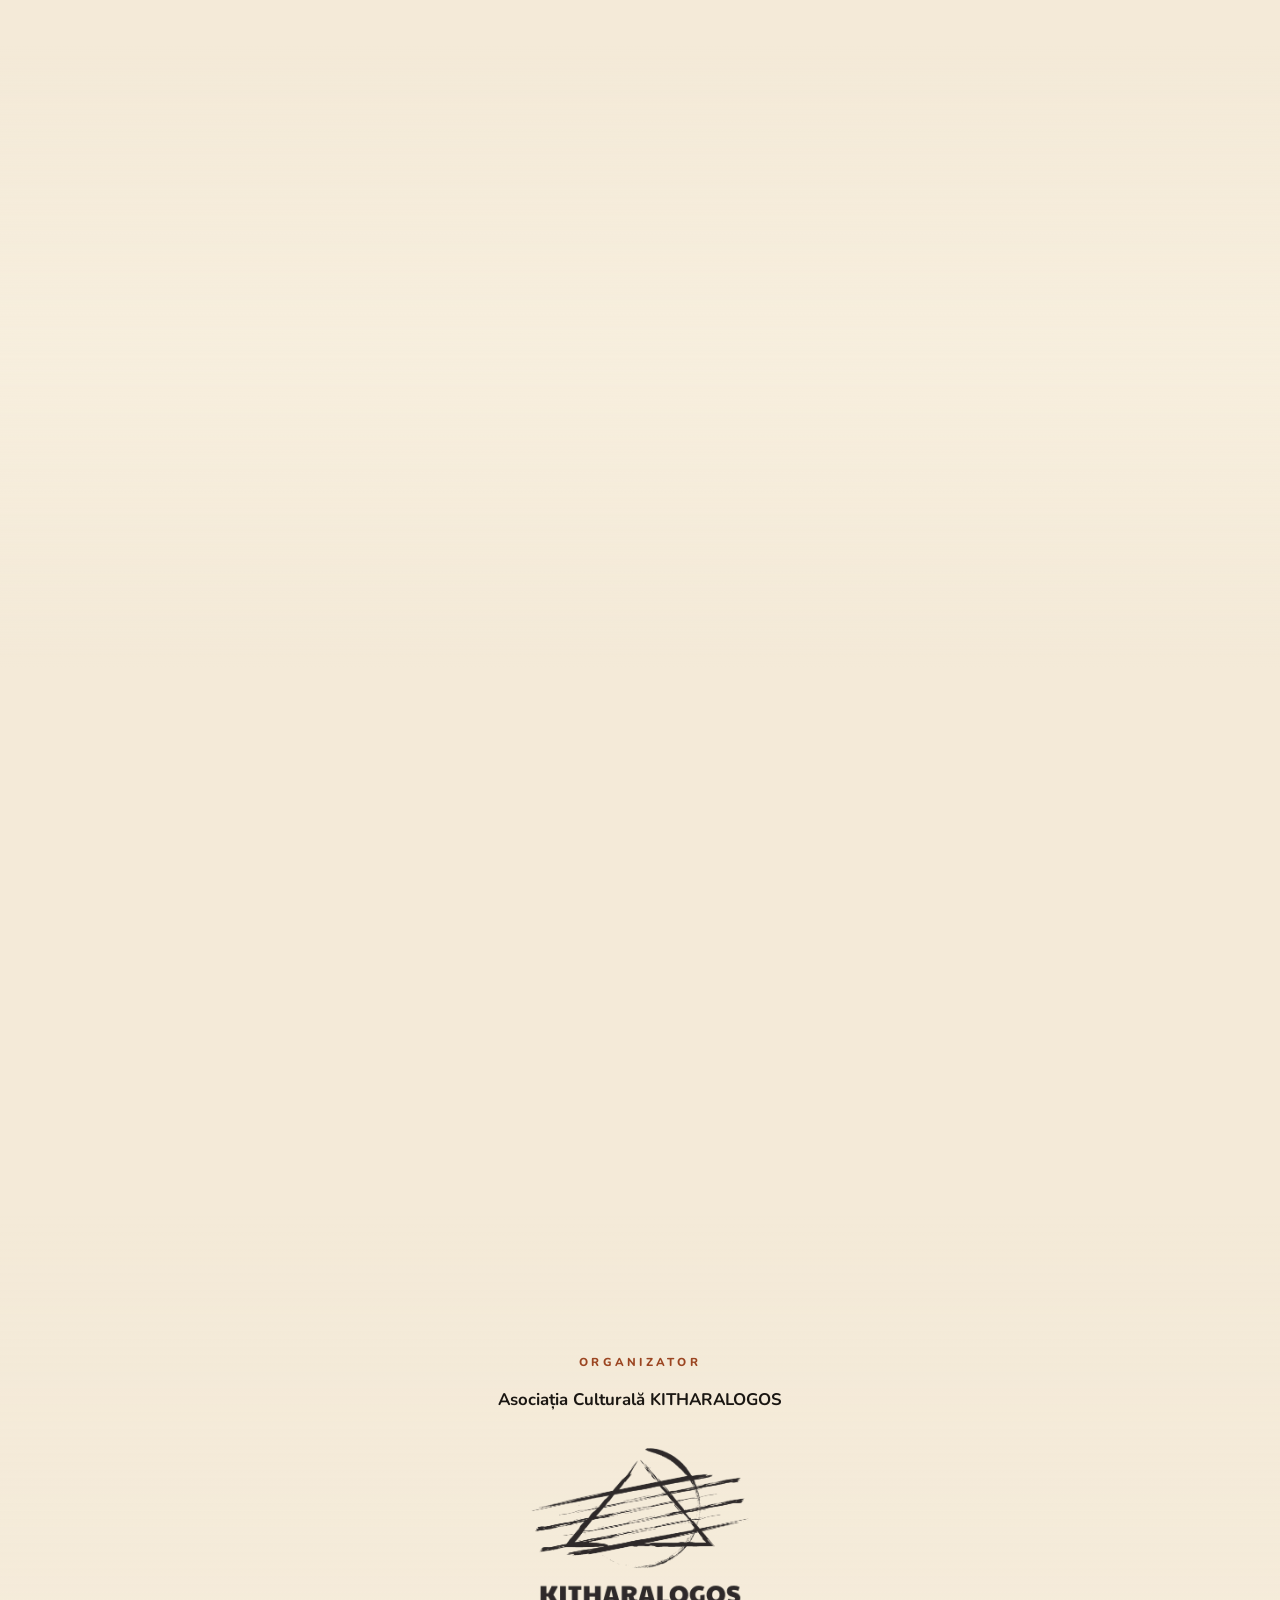
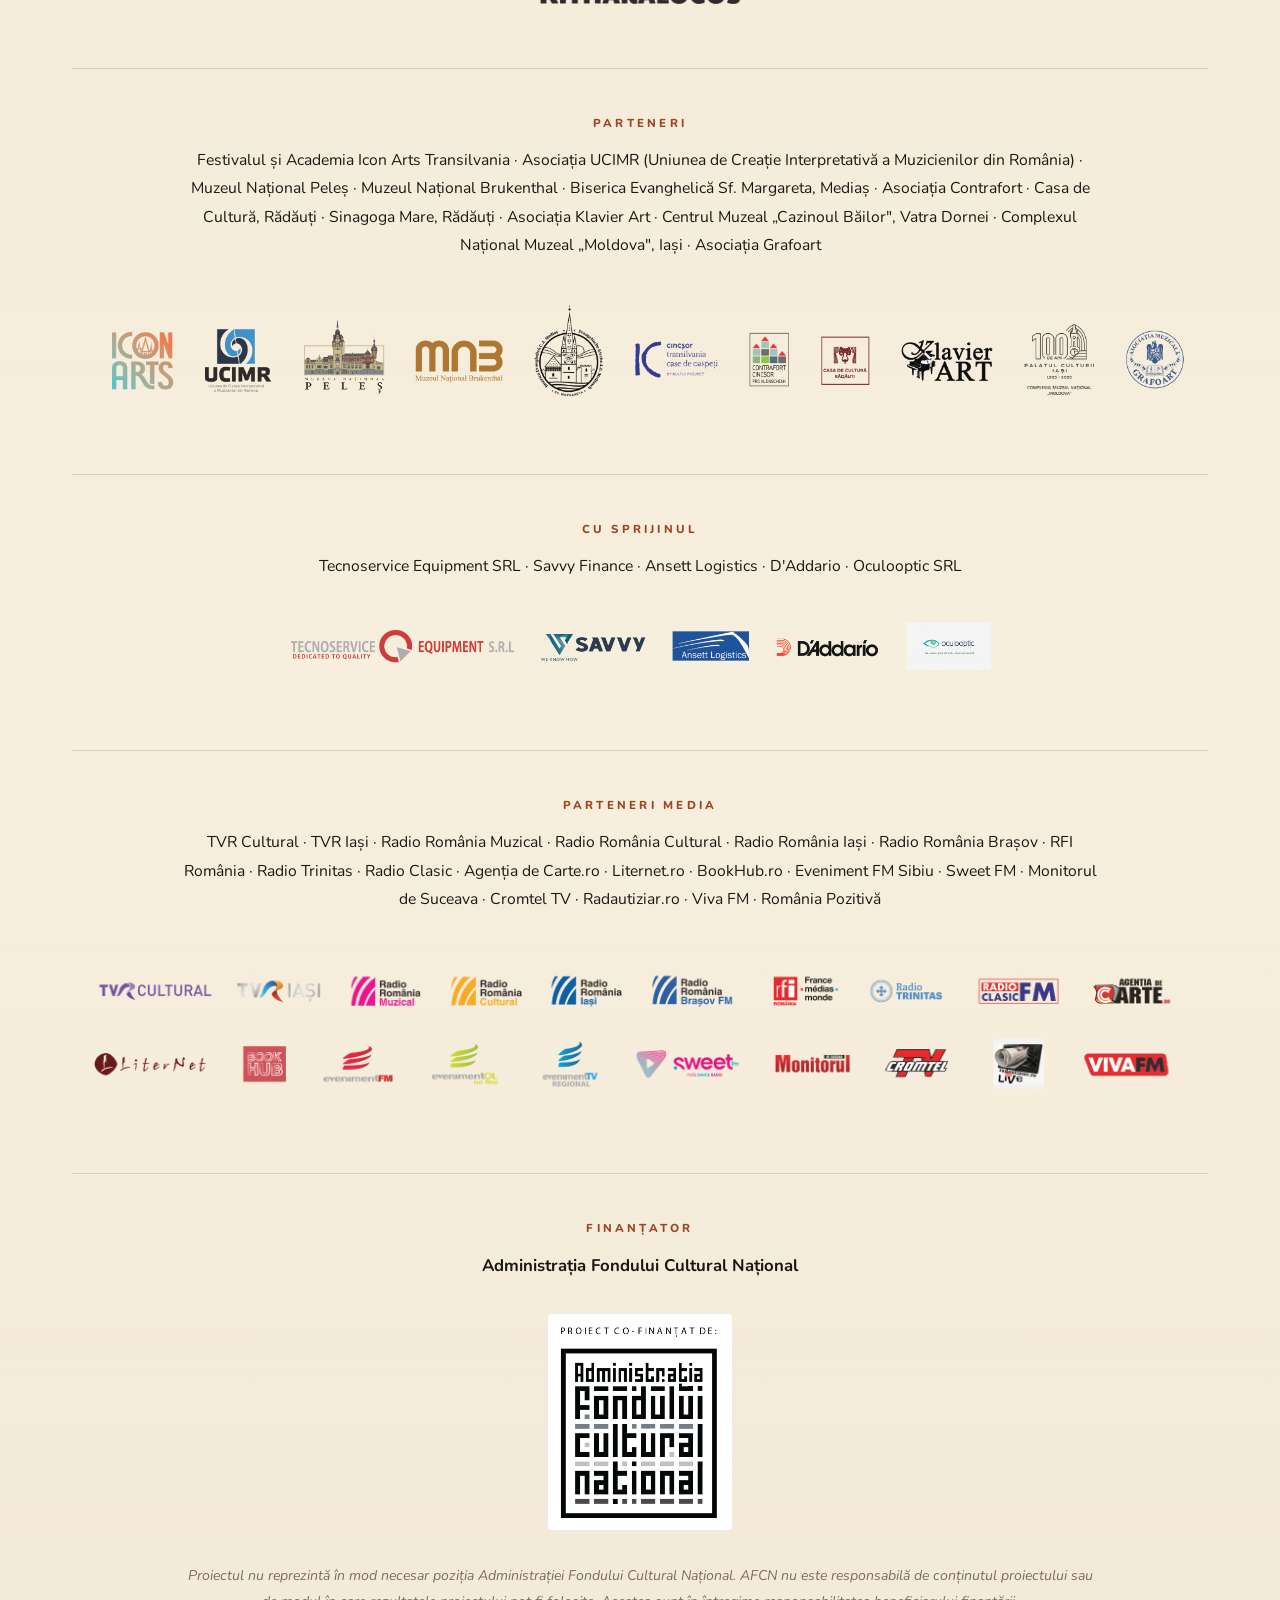
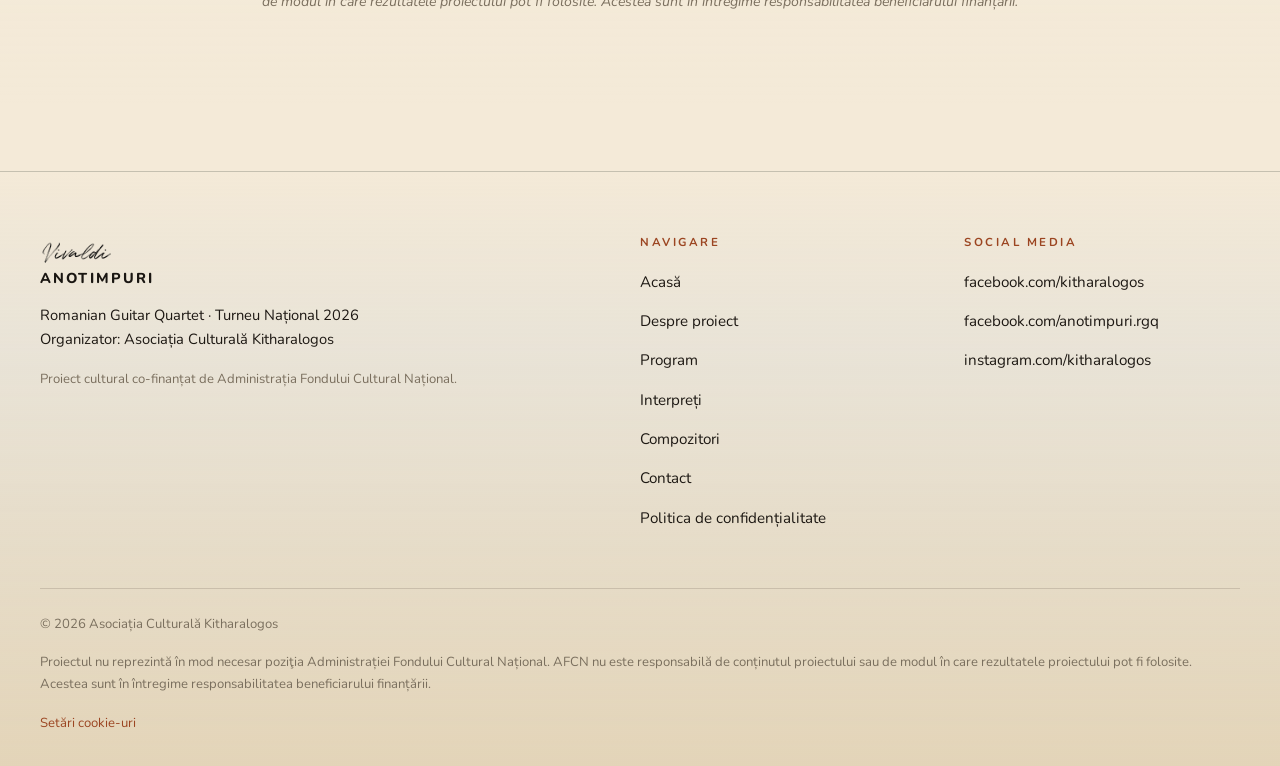
==== commit 4cedb259: "Add RO/EN language switcher with English About page Add two language buttons (RO | EN) to the header" ====
--- a/index.html
+++ b/index.html
@@ -38,6 +38,10 @@
           </svg>
         </a>
       </div>
+      <div class="lang-switch" role="group" aria-label="Language / Limbă">
+        <button type="button" class="lang-btn active" data-lang="ro" aria-pressed="true">RO</button>
+        <button type="button" class="lang-btn" data-lang="en" aria-pressed="false">EN</button>
+      </div>
       <button class="hamburger" id="hamburger" aria-label="Deschide meniul">
         <span></span><span></span><span></span>
       </button>
@@ -428,6 +432,7 @@
     </div>
   </footer>
 
+  <script src="js/i18n.js" defer></script>
   <script src="js/main.js" defer></script>
 </body>
 </html>
--- a/css/styles.css
+++ b/css/styles.css
@@ -304,9 +304,44 @@
 }
 .header-social svg { display: block; }
 
+/* --- LANGUAGE SWITCH (RO / EN) --- */
+.lang-switch {
+  display: flex;
+  align-items: center;
+  gap: 0.3rem;
+  margin-left: 0.9rem;
+}
+.lang-btn {
+  font-family: var(--font-heading);
+  font-size: 0.72rem;
+  font-weight: 700;
+  letter-spacing: 0.12em;
+  text-transform: uppercase;
+  color: var(--ink);
+  background: transparent;
+  border: 1px solid rgba(26, 22, 18, 0.15);
+  border-radius: 2px;
+  padding: 0.32rem 0.55rem;
+  cursor: pointer;
+  line-height: 1;
+  transition: var(--transition);
+}
+.lang-btn:hover {
+  color: var(--summer-deep);
+  border-color: var(--summer-deep);
+  background: rgba(214, 106, 63, 0.08);
+}
+.lang-btn.active {
+  color: var(--paper);
+  background: var(--summer-deep);
+  border-color: var(--summer-deep);
+}
+
 @media (max-width: 640px) {
   .header-social { margin-left: 0.5rem; gap: 0.35rem; }
   .header-social a { width: 30px; height: 30px; }
+  .lang-switch { margin-left: 0.55rem; gap: 0.25rem; }
+  .lang-btn { font-size: 0.66rem; padding: 0.28rem 0.45rem; }
 }
 
 @media (max-width: 900px) {
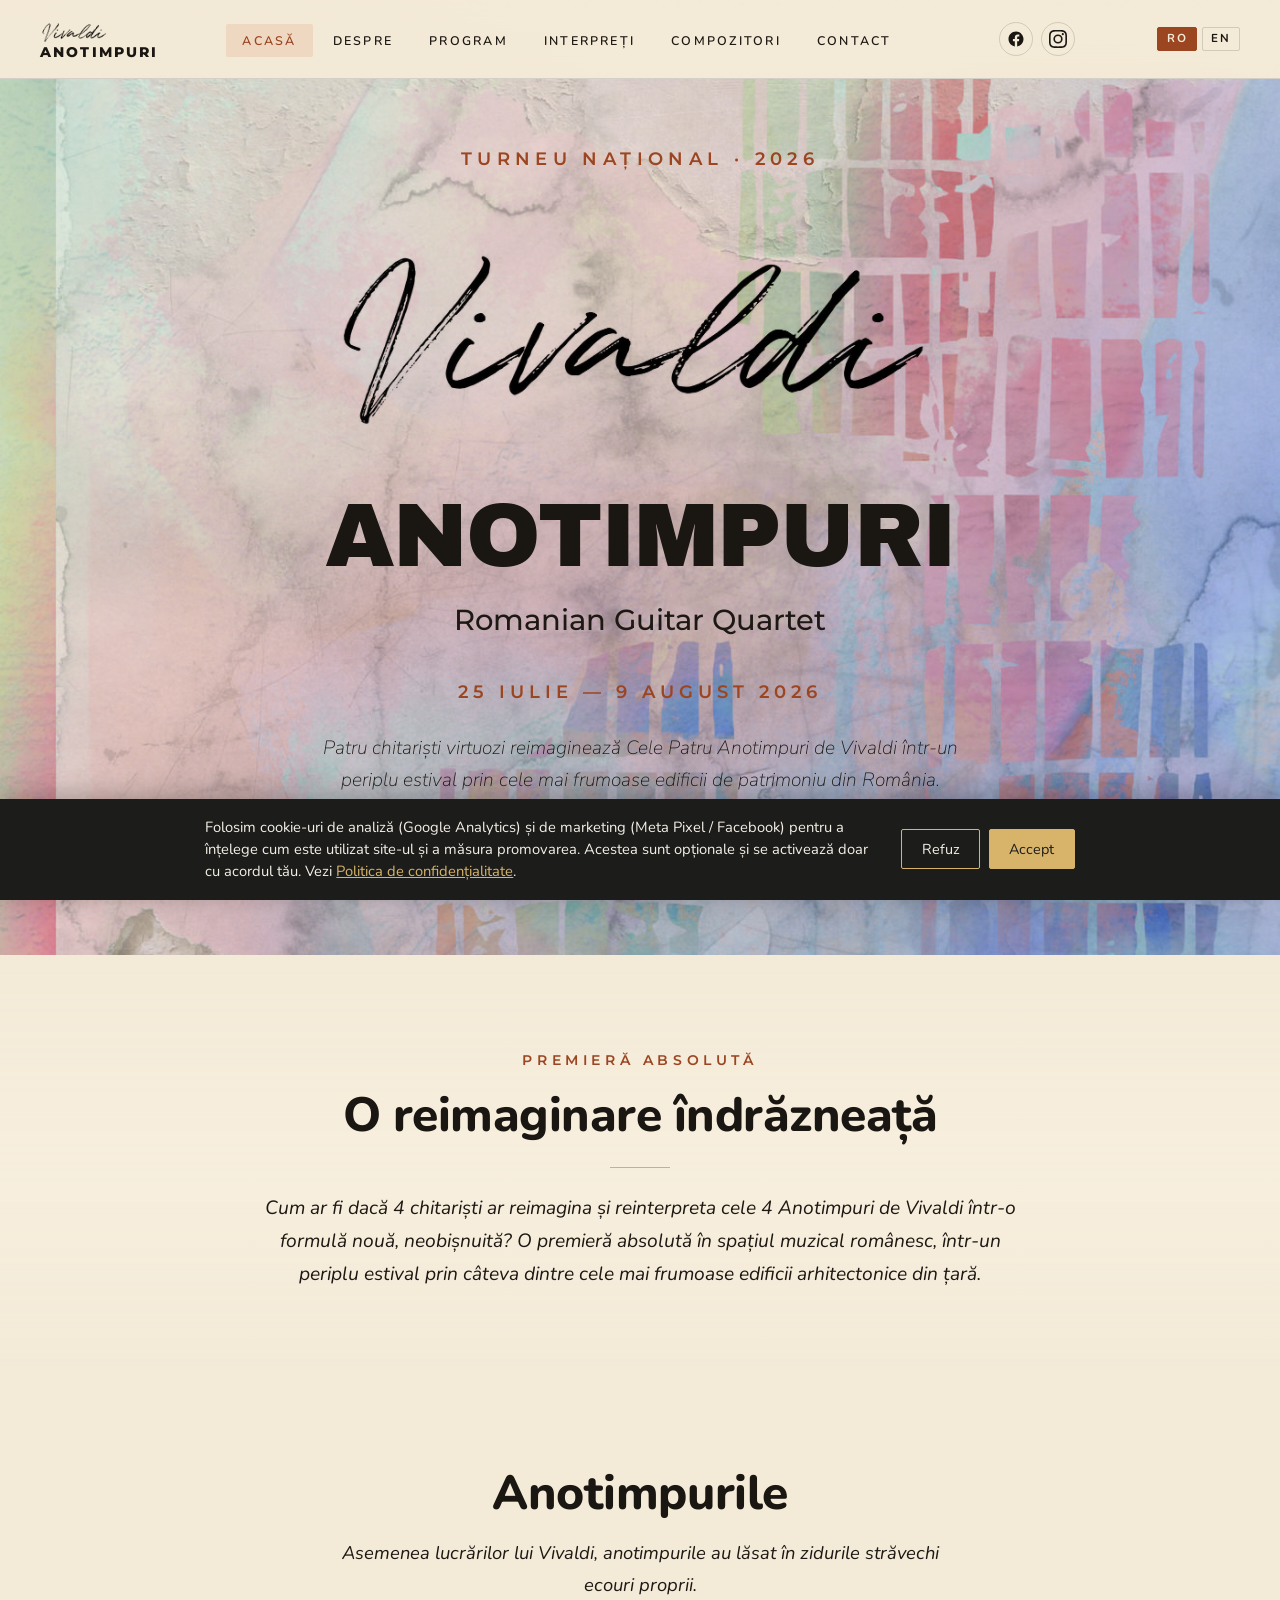
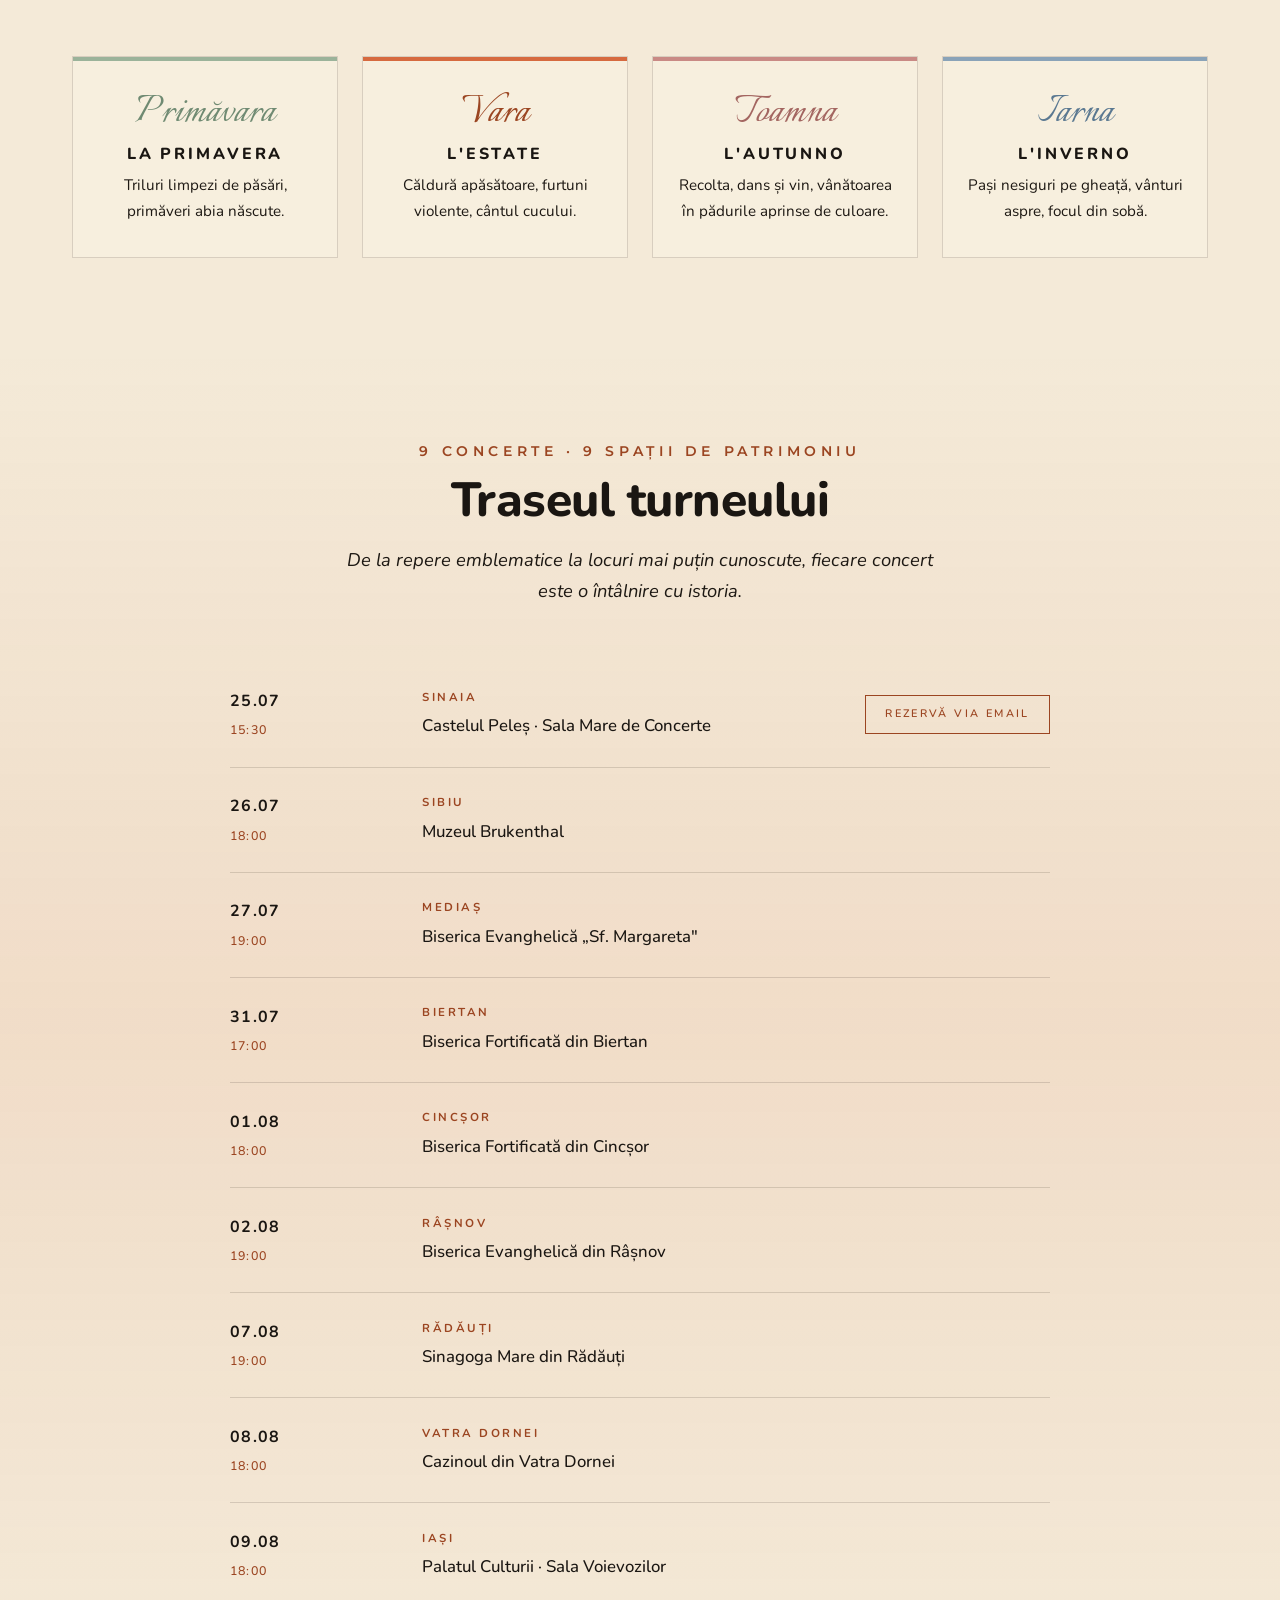
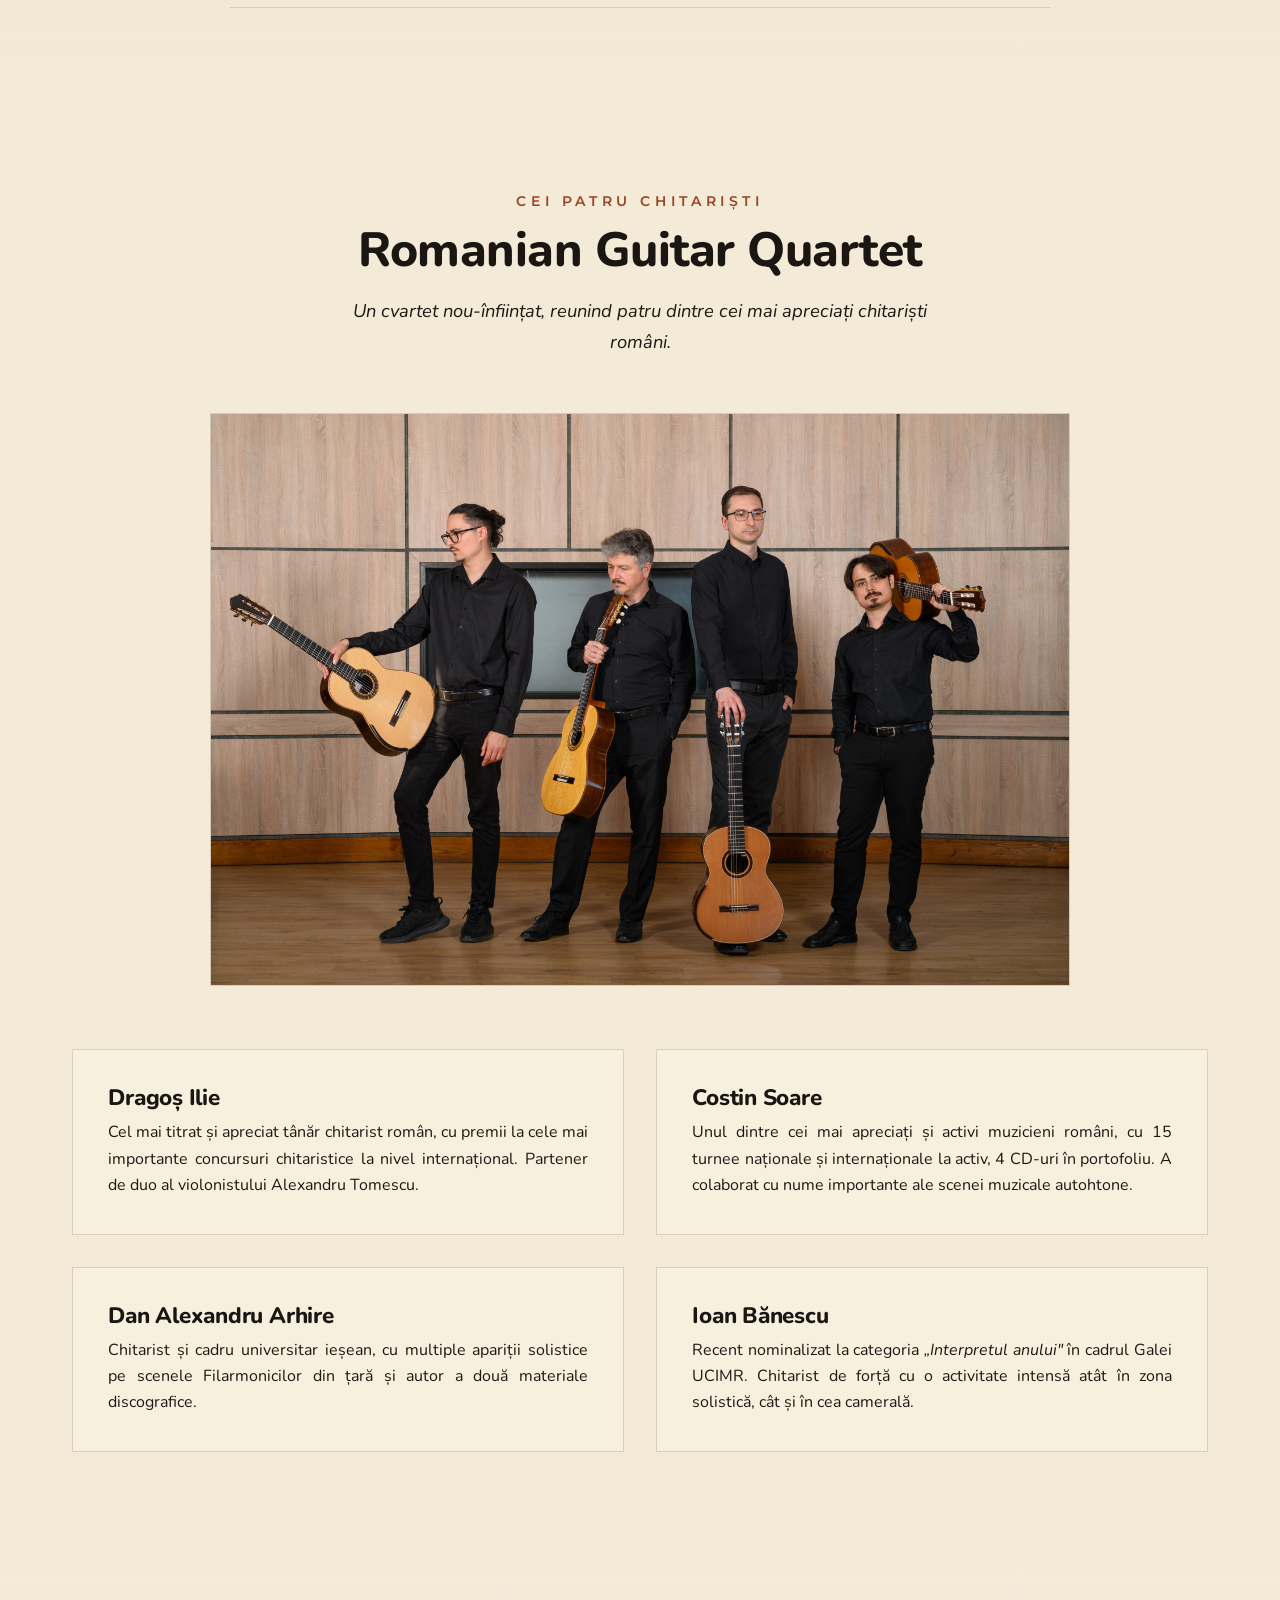
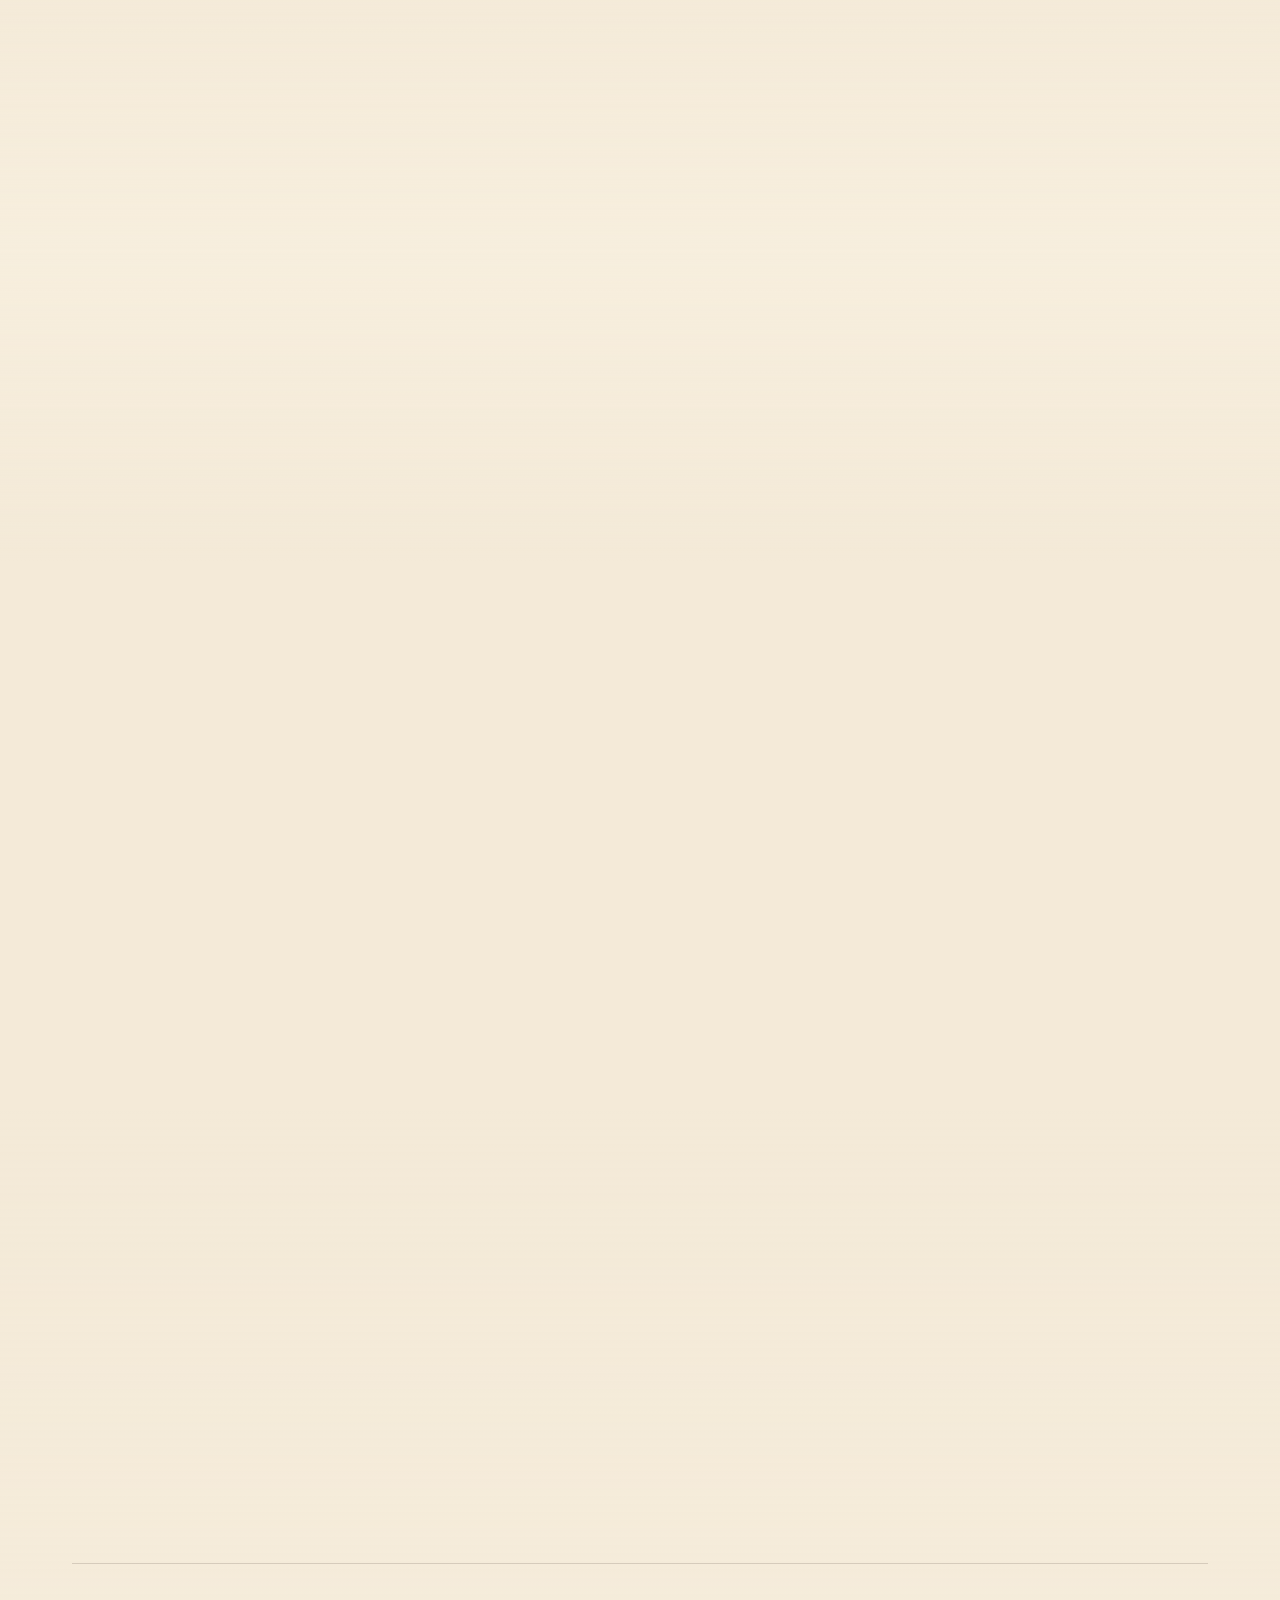
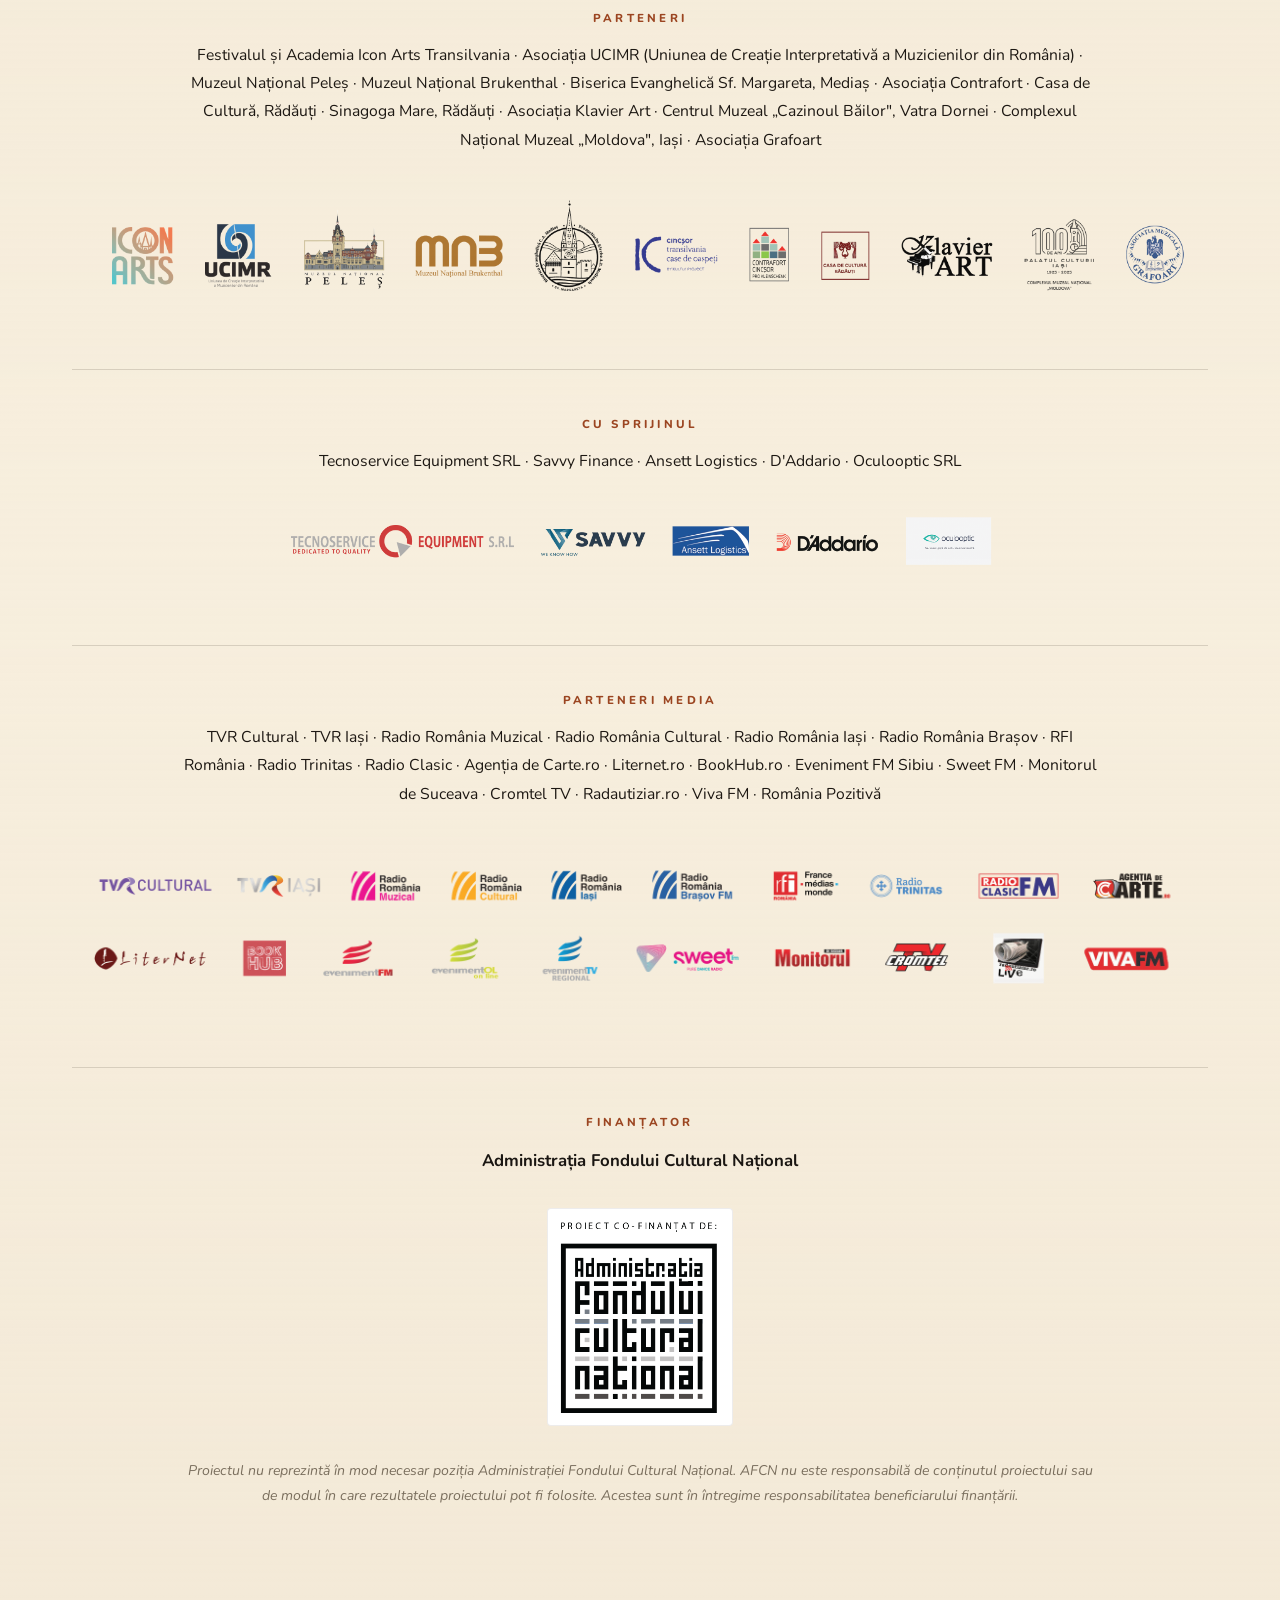
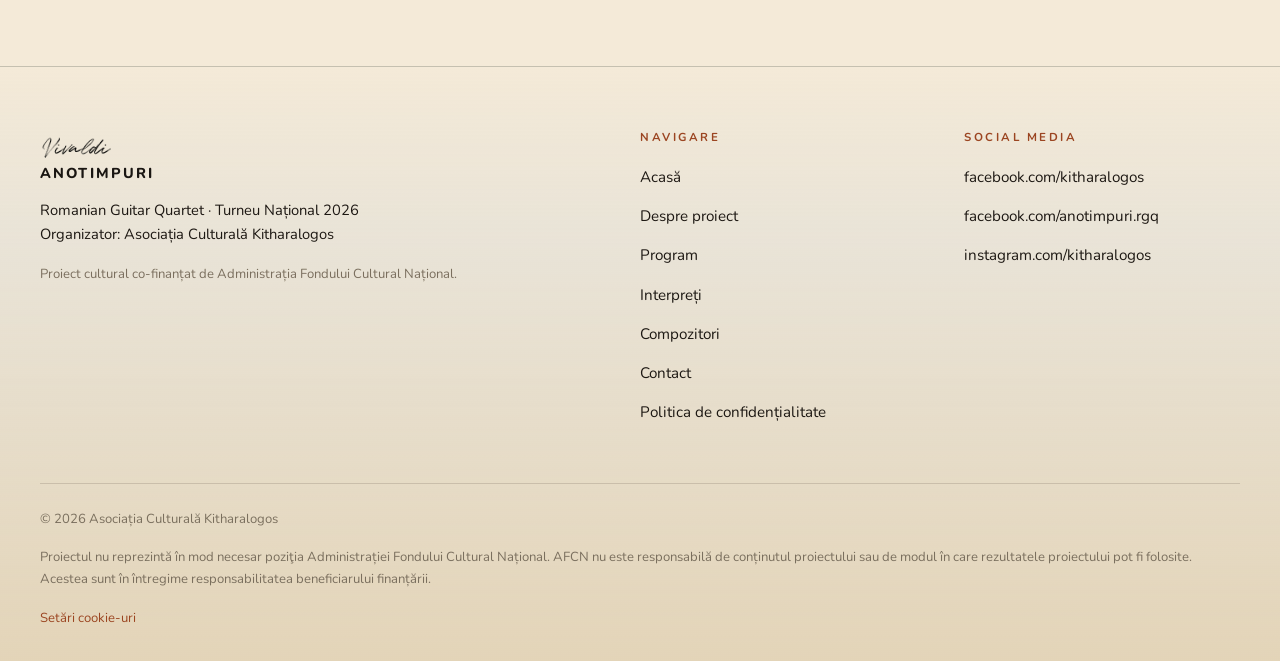
==== commit 3668e55f: "removed one concert place as it got canceled" ====
--- a/index.html
+++ b/index.html
@@ -4,7 +4,7 @@
   <meta charset="UTF-8">
   <meta name="viewport" content="width=device-width, initial-scale=1.0">
   <title>ANOTIMPURI / Vivaldi — Romanian Guitar Quartet · Turneu Național</title>
-  <meta name="description" content="Cele 4 Anotimpuri de Vivaldi, reimaginate de Romanian Guitar Quartet. Turneu național, 25.07 – 9.08, în 10 edificii de patrimoniu din România.">
+  <meta name="description" content="Cele 4 Anotimpuri de Vivaldi, reimaginate de Romanian Guitar Quartet. Turneu național, 25.07 – 9.08, în 9 edificii de patrimoniu din România.">
   <link rel="stylesheet" href="css/styles.css">
 </head>
 <body>
@@ -121,7 +121,7 @@
     <section class="section section--warm" id="concerte">
       <div class="container">
         <div class="section-header reveal">
-          <span class="eyebrow">10 Concerte · 10 Spații de Patrimoniu</span>
+          <span class="eyebrow">9 Concerte · 9 Spații de Patrimoniu</span>
           <h2>Traseul turneului</h2>
           <p>De la repere emblematice la locuri mai puțin cunoscute, fiecare concert este o întâlnire cu istoria.</p>
         </div>
@@ -174,14 +174,6 @@
               <div>
                 <div class="event-city">Râșnov</div>
                 <div class="event-venue">Biserica Evanghelică din Râșnov</div>
-              </div>
-            </div>
-
-            <div class="event-item">
-              <div class="event-date">04.08 <span class="time">18:00</span></div>
-              <div>
-                <div class="event-city">Moșna</div>
-                <div class="event-venue">Biserica Fortificată din Moșna</div>
               </div>
             </div>
 
--- a/css/styles.css
+++ b/css/styles.css
@@ -827,6 +827,14 @@
   margin-top: 2rem;
 }
 @media (max-width: 700px) { .venue-list { grid-template-columns: 1fr; } }
+/* When the count is odd, center the lone last item so the grid doesn't look like one is missing */
+@media (min-width: 701px) {
+  .venue-list .venue-item:last-child:nth-child(odd) {
+    grid-column: 1 / -1;
+    justify-self: center;
+    width: calc(50% - 0.75rem);
+  }
+}
 .venue-item {
   padding: 1.2rem 1.5rem;
   background: rgba(250, 243, 227, 0.6);
@@ -855,13 +863,17 @@
 }
 .program-list li {
   display: grid;
-  grid-template-columns: 130px 160px 1fr;
+  grid-template-columns: 130px 160px 1fr auto;
   gap: 1.5rem;
   align-items: baseline;
   padding: 1rem 0.5rem;
   border-bottom: 1px solid var(--line);
   transition: background var(--transition);
 }
+.program-list .btn--small {
+  justify-self: end;
+  align-self: center;
+}
 .program-list li:hover {
   background: rgba(214, 106, 63, 0.05);
 }
@@ -889,6 +901,10 @@
     grid-template-columns: 1fr;
     gap: 0.25rem;
     padding: 1rem 0.25rem;
+  }
+  .program-list .btn--small {
+    justify-self: start;
+    margin-top: 0.5rem;
   }
 }
 
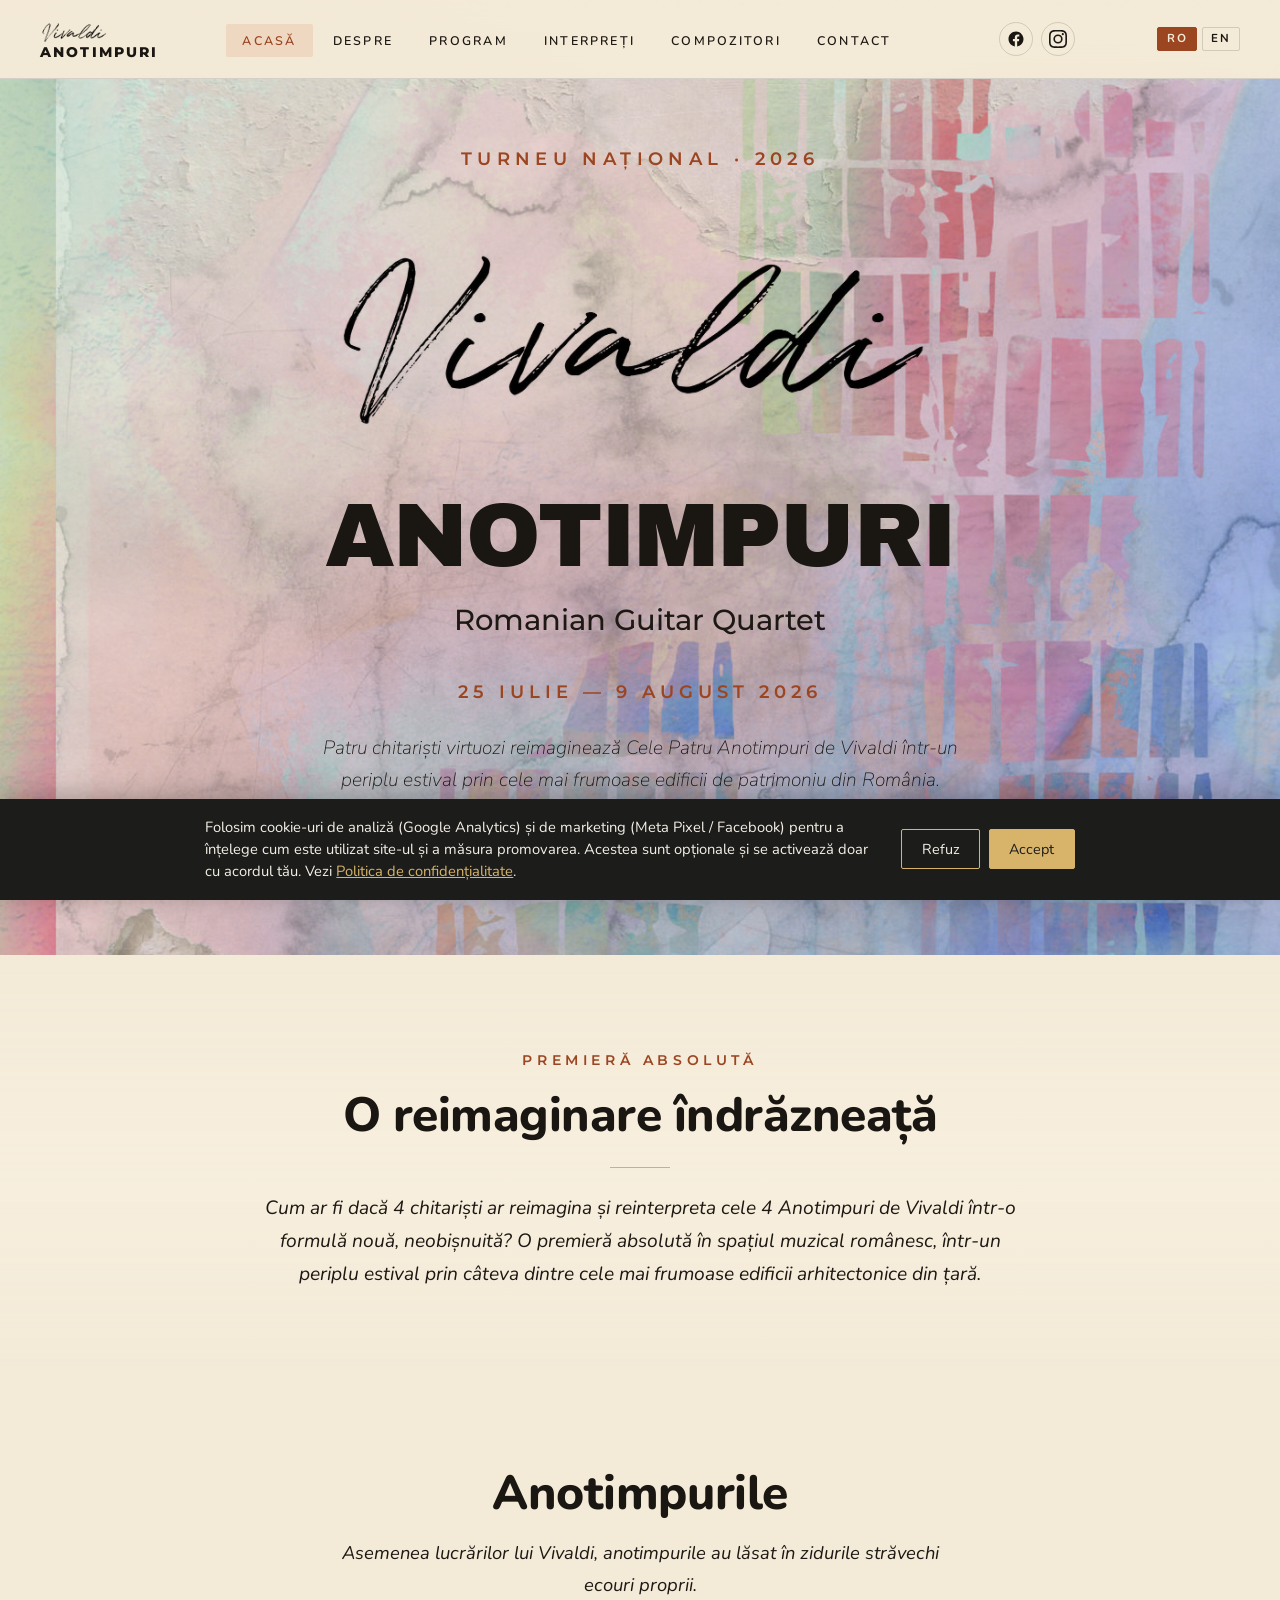
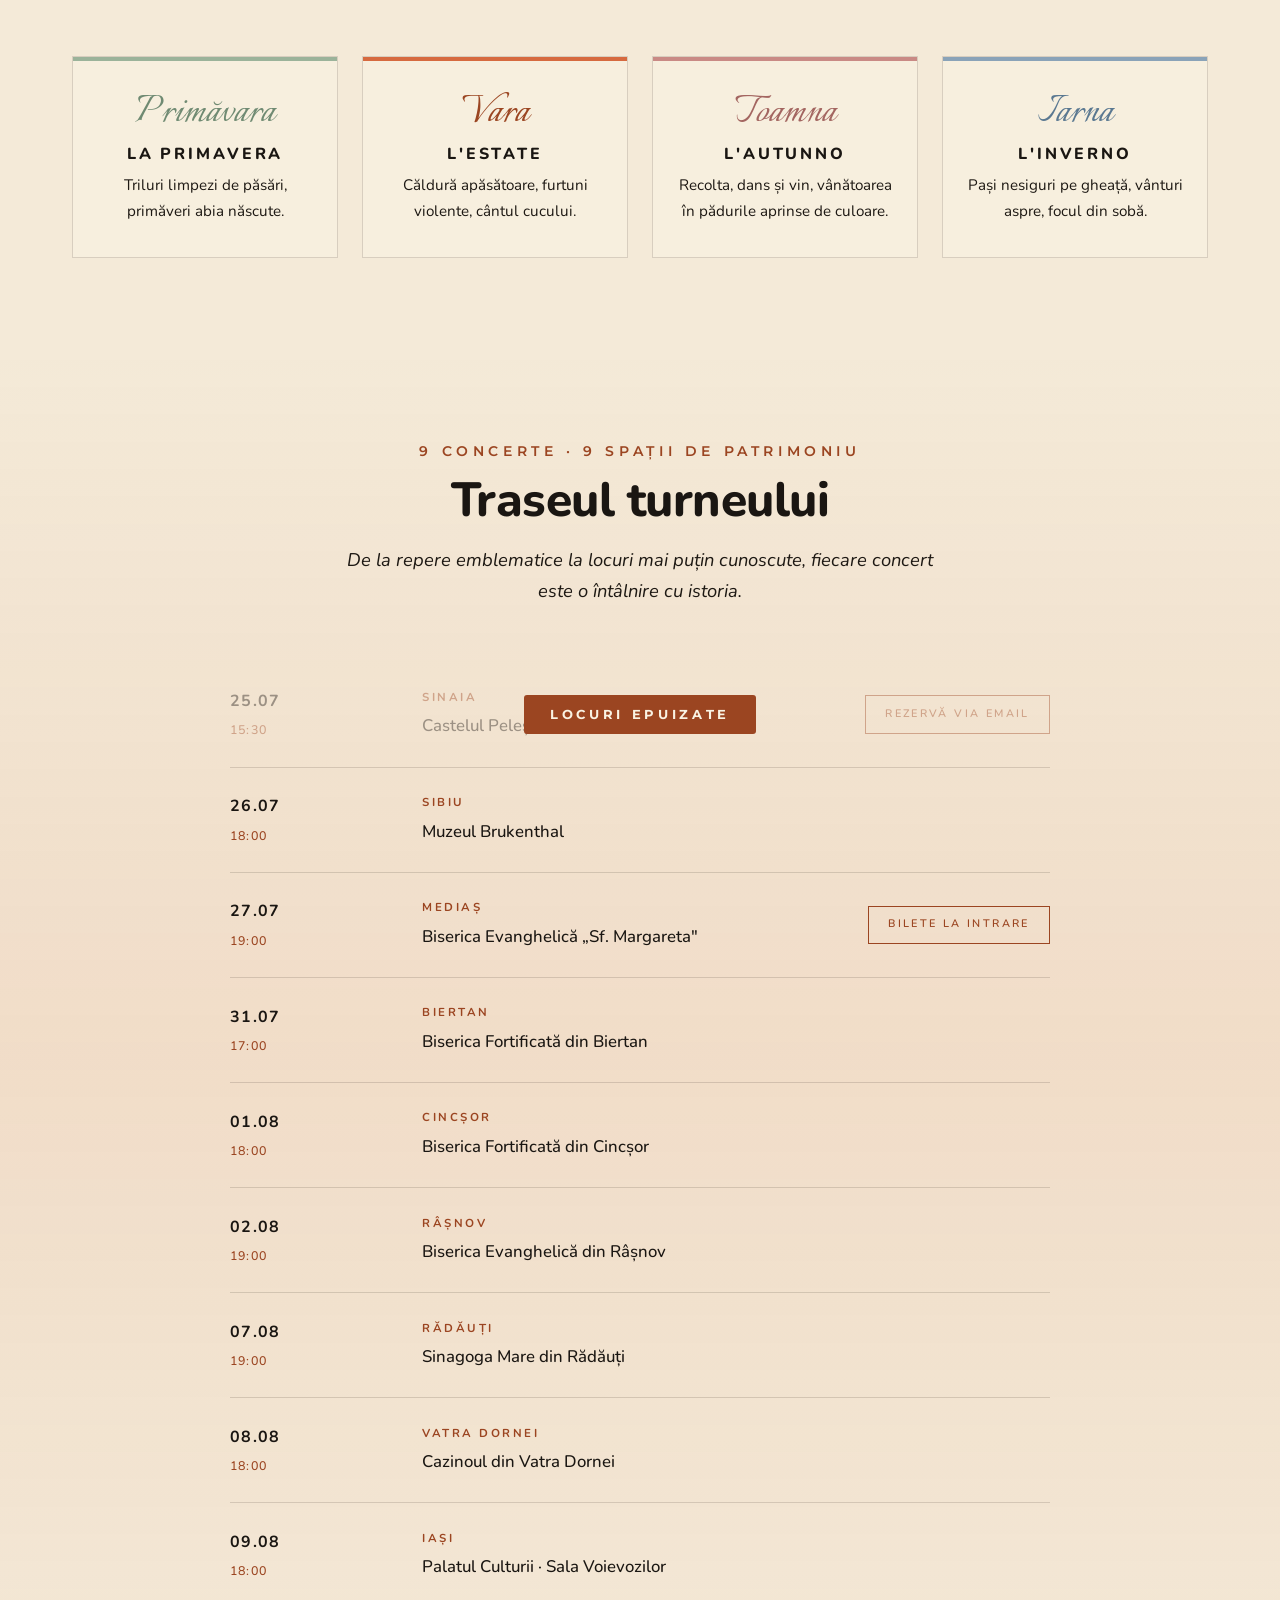
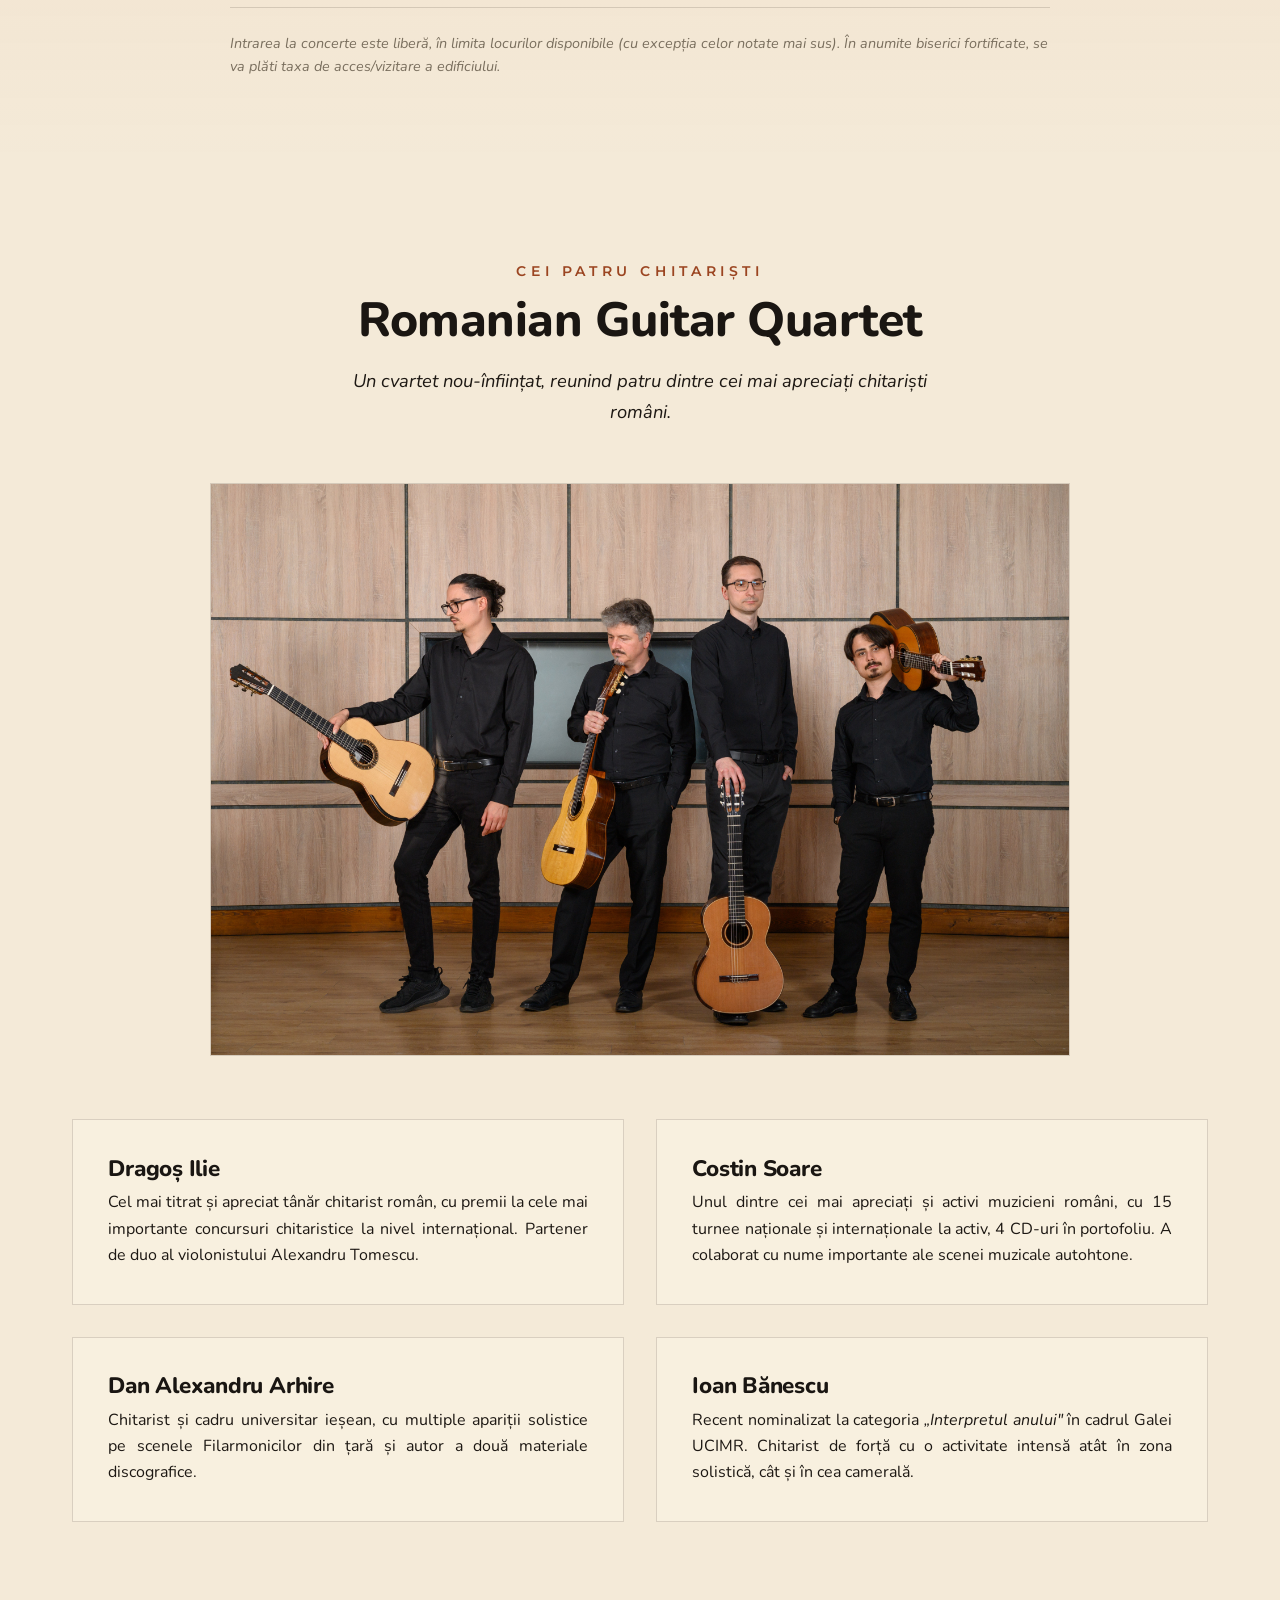
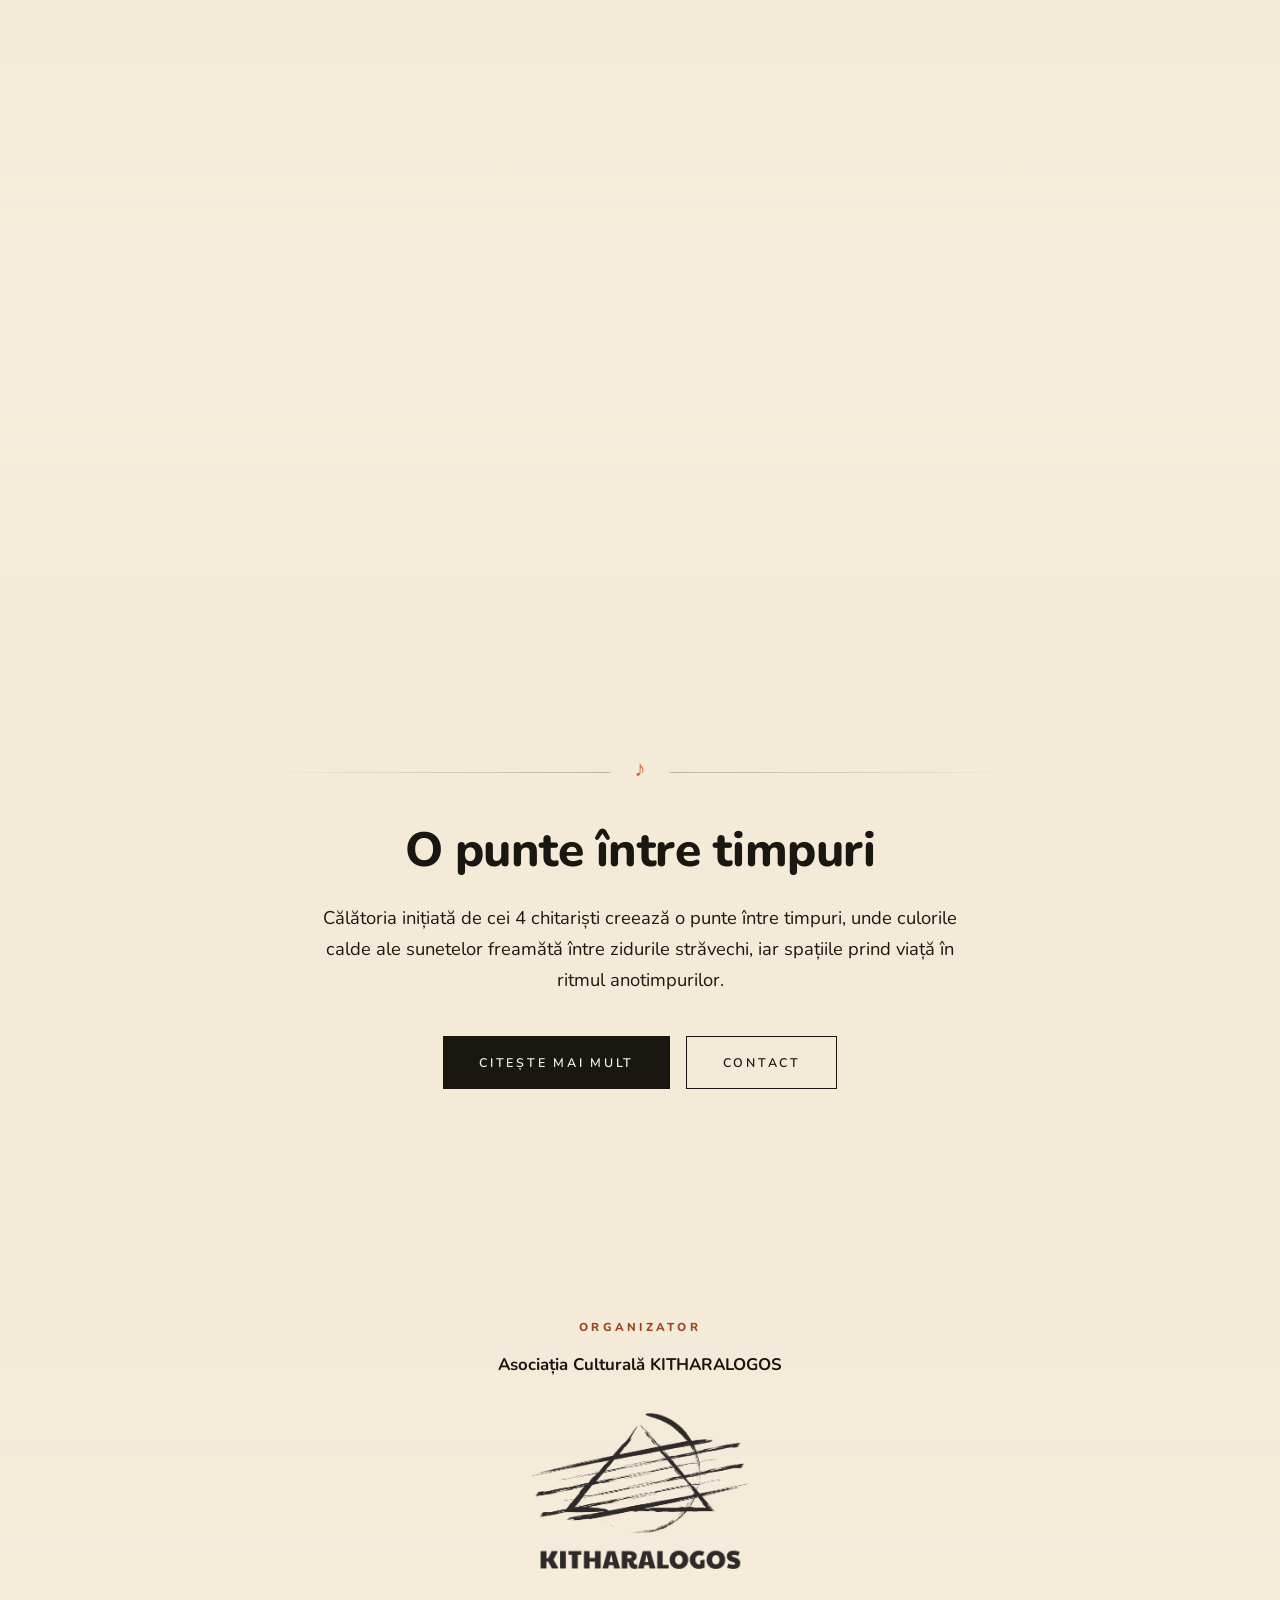
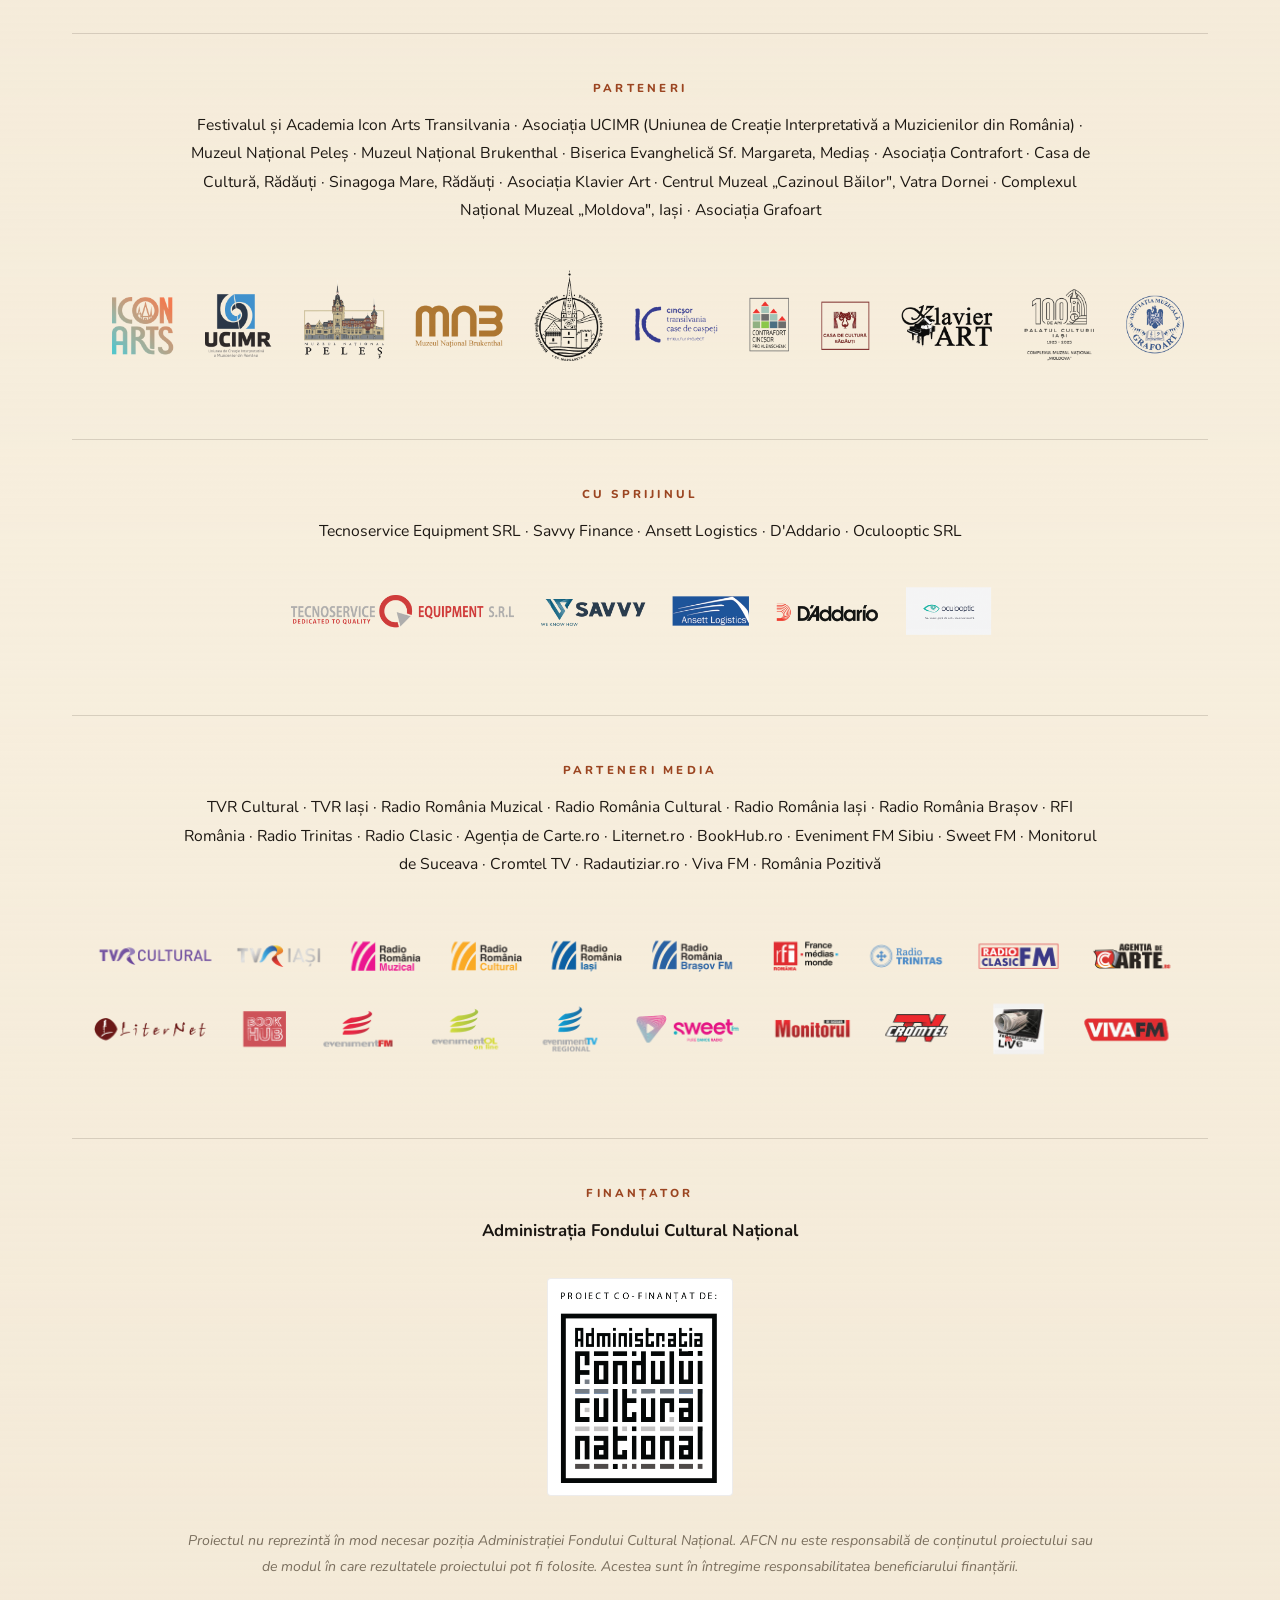
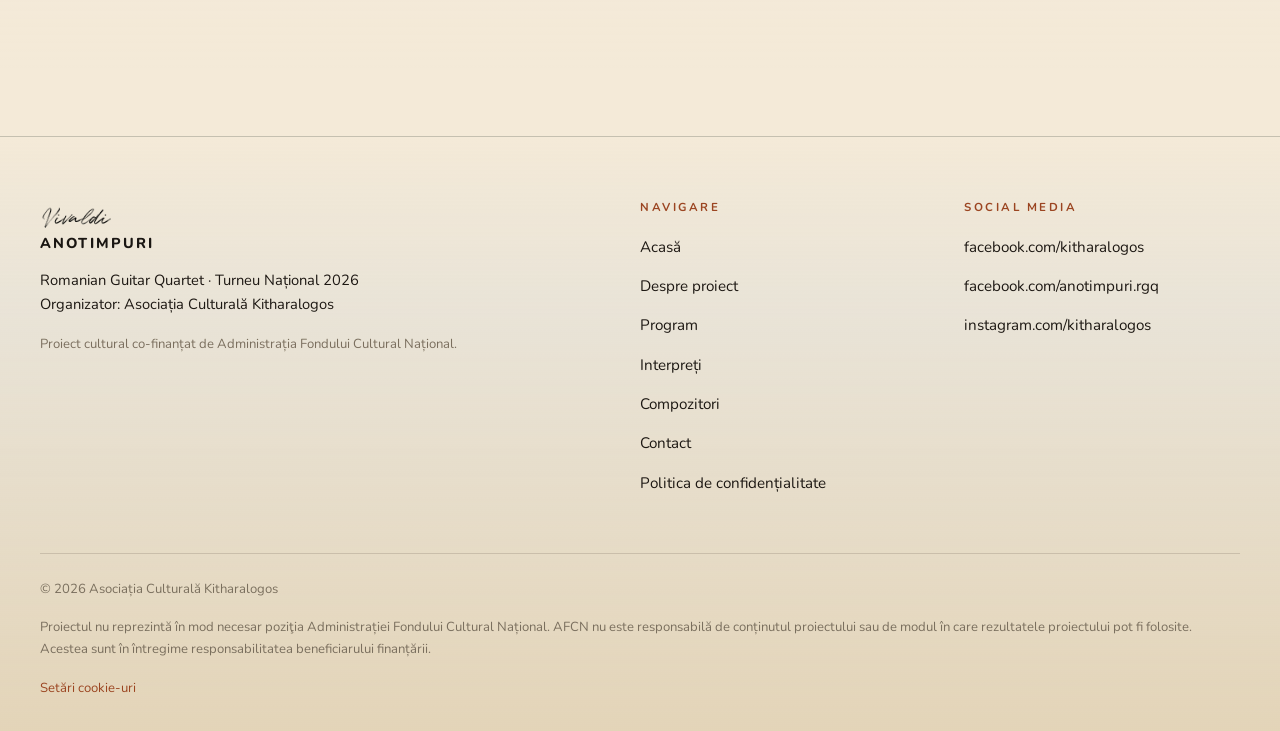
==== commit 1595bda6: "Add sold-out indicators and event notes to concert listings" ====
--- a/index.html
+++ b/index.html
@@ -128,13 +128,14 @@
         <div class="container--narrow" style="margin:0 auto;">
           <div class="event-list reveal">
 
-            <div class="event-item">
+            <div class="event-item sold-out">
               <div class="event-date">25.07 <span class="time">15:30</span></div>
               <div>
                 <div class="event-city">Sinaia</div>
                 <div class="event-venue">Castelul Peleș · Sala Mare de Concerte</div>
               </div>
-              <a href="mailto:peles.ro@gmail.com?subject=Rezervare concert din 25.07&body=As dori ss fac o rezervare pentru concertul Anotimpuri din data de 25.07." class="btn btn--small btn--coral">Rezervă via email</a>
+              <span class="btn btn--small btn--coral is-disabled" aria-disabled="true">Rezervă via email</span>
+              <div class="sold-out-overlay" aria-hidden="true"><span>Locuri epuizate</span></div>
             </div>
 
             <div class="event-item">
@@ -151,6 +152,7 @@
                 <div class="event-city">Mediaș</div>
                 <div class="event-venue">Biserica Evanghelică „Sf. Margareta"</div>
               </div>
+              <span class="btn btn--small btn--coral is-disabled" aria-disabled="true">Bilete la intrare</span>
             </div>
 
             <div class="event-item">
@@ -202,6 +204,7 @@
             </div>
 
           </div>
+          <p class="event-note">Intrarea la concerte este liberă, în limita locurilor disponibile (cu excepția celor notate mai sus). În anumite biserici fortificate, se va plăti taxa de acces/vizitare a edificiului.</p>
         </div>
       </div>
     </section>
--- a/css/styles.css
+++ b/css/styles.css
@@ -601,6 +601,43 @@
   .event-item:hover { padding-left: 0; }
 }
 
+/* --- SOLD OUT OVERLAY (shared: event list + program list) --- */
+.sold-out { position: relative; }
+.event-item.sold-out:hover { background: transparent; padding-left: 0; }
+.program-list li.sold-out:hover { background: transparent; }
+.sold-out > *:not(.sold-out-overlay) { opacity: 0.4; }
+.sold-out-overlay {
+  position: absolute;
+  inset: 0;
+  display: flex;
+  align-items: center;
+  justify-content: center;
+  pointer-events: none;
+}
+.sold-out-overlay > span {
+  font-family: var(--font-eyebrow);
+  font-weight: 700;
+  font-size: 0.82rem;
+  letter-spacing: 0.28em;
+  text-transform: uppercase;
+  color: var(--cream);
+  background: var(--summer-deep);
+  padding: 0.5rem 1.6rem;
+  border-radius: 3px;
+  white-space: nowrap;
+}
+.btn.is-disabled {
+  pointer-events: none;
+  cursor: not-allowed;
+}
+.event-note {
+  margin-top: 1.5rem;
+  font-size: 0.9rem;
+  font-style: italic;
+  color: var(--warm-grey);
+  line-height: 1.6;
+}
+
 /* --- MUSICIAN CARDS --- */
 .musician-grid {
   display: grid;
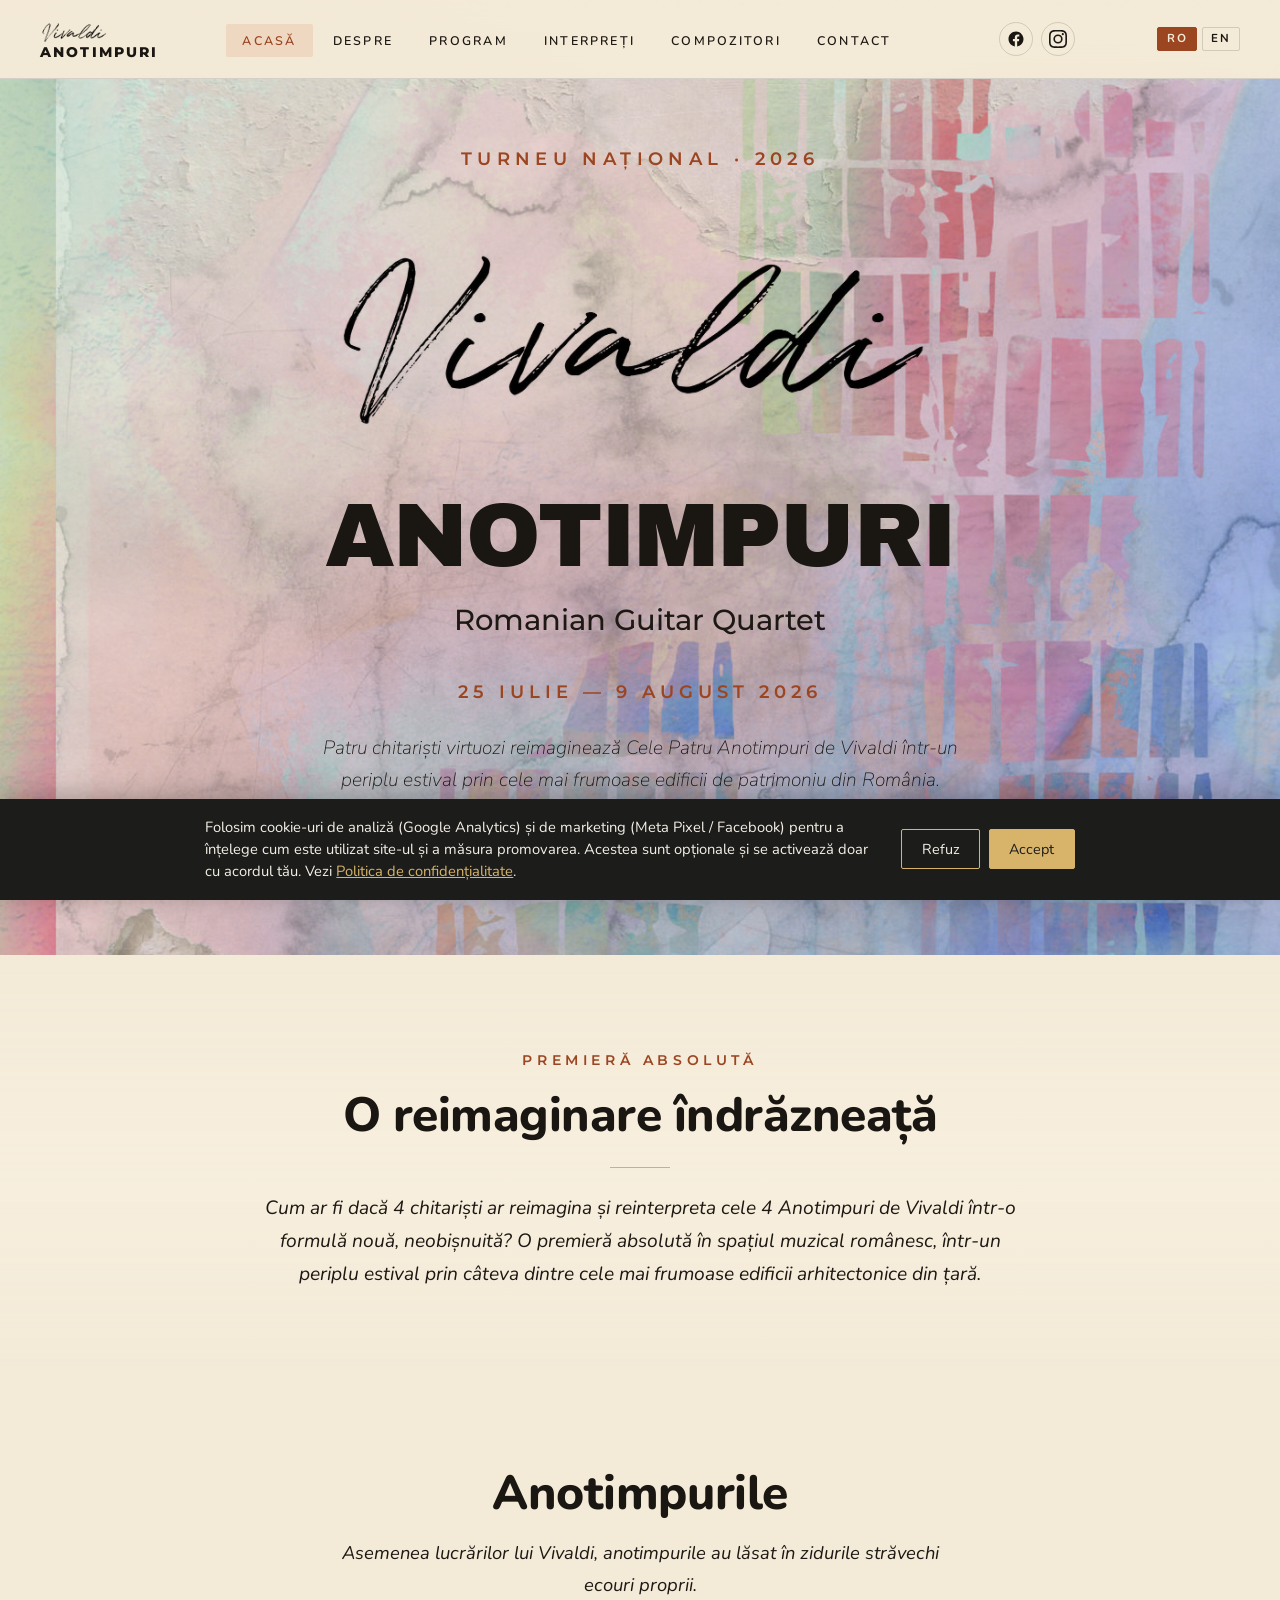
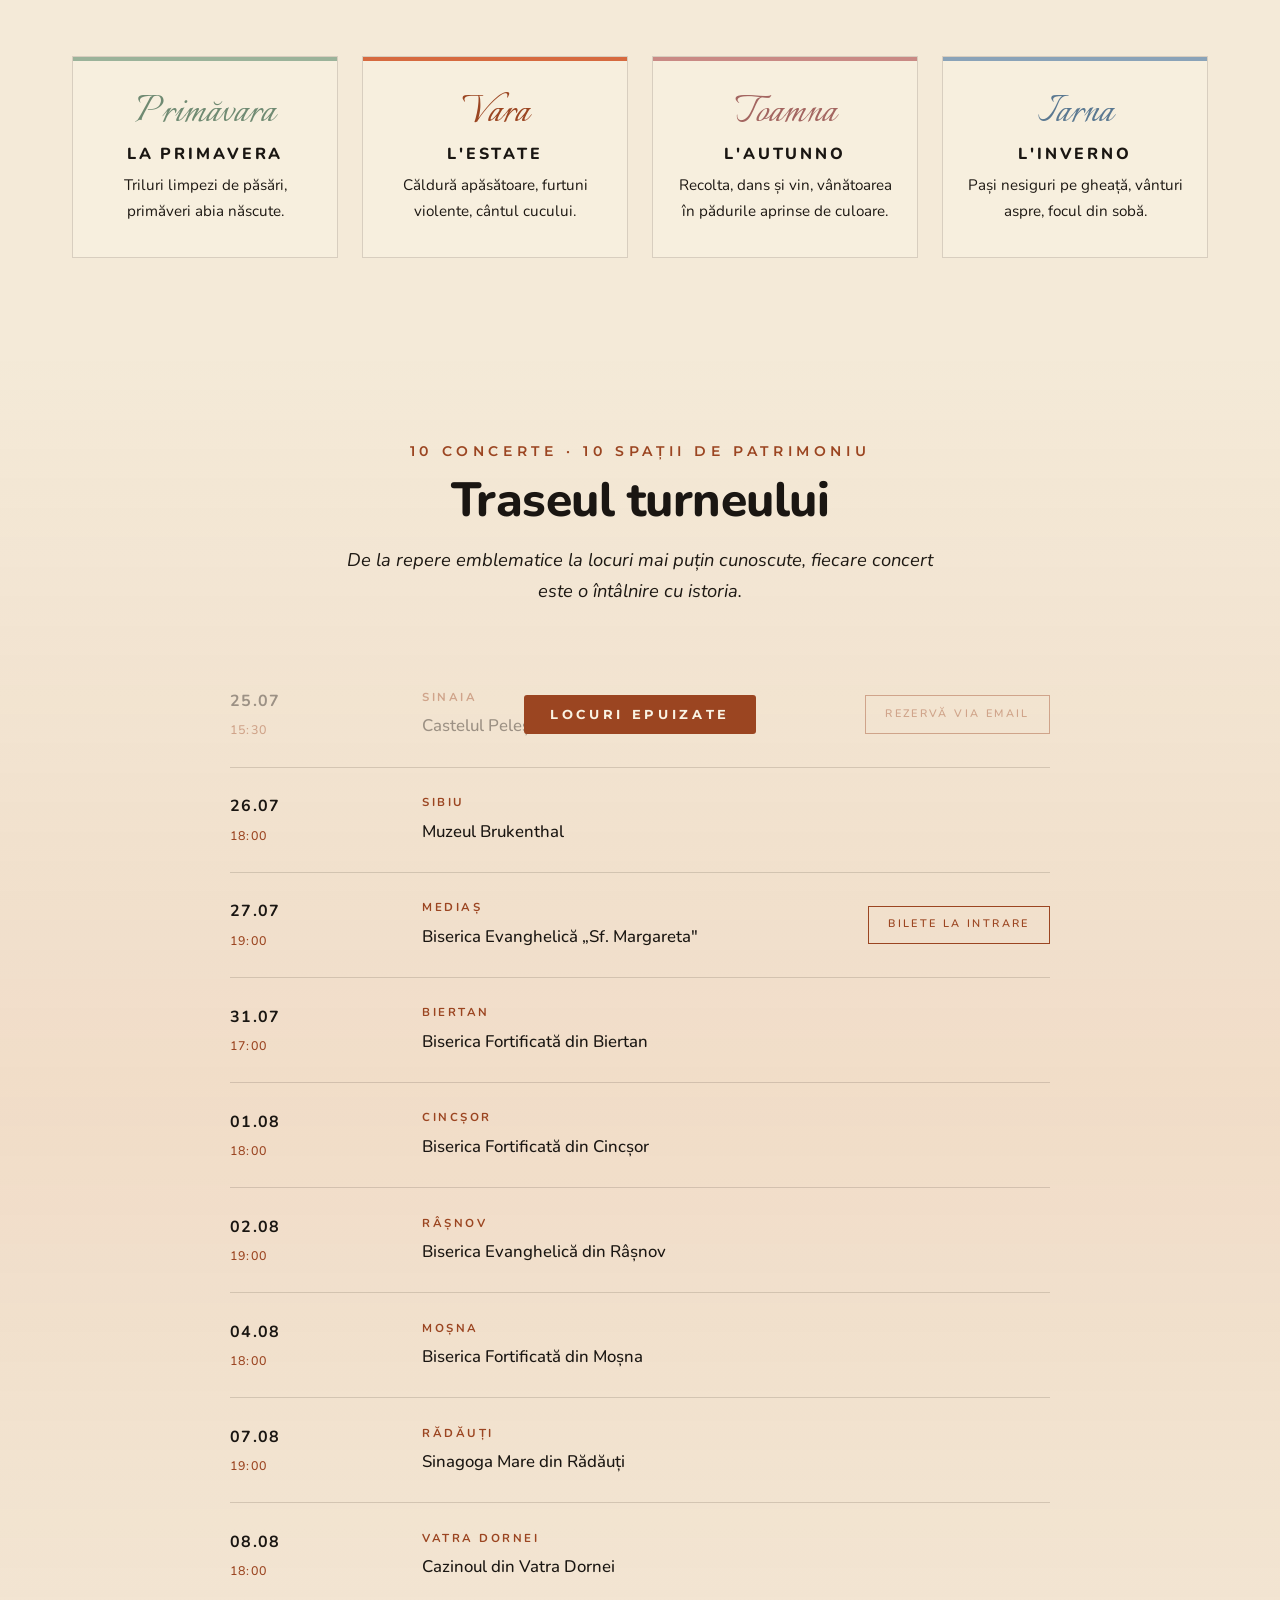
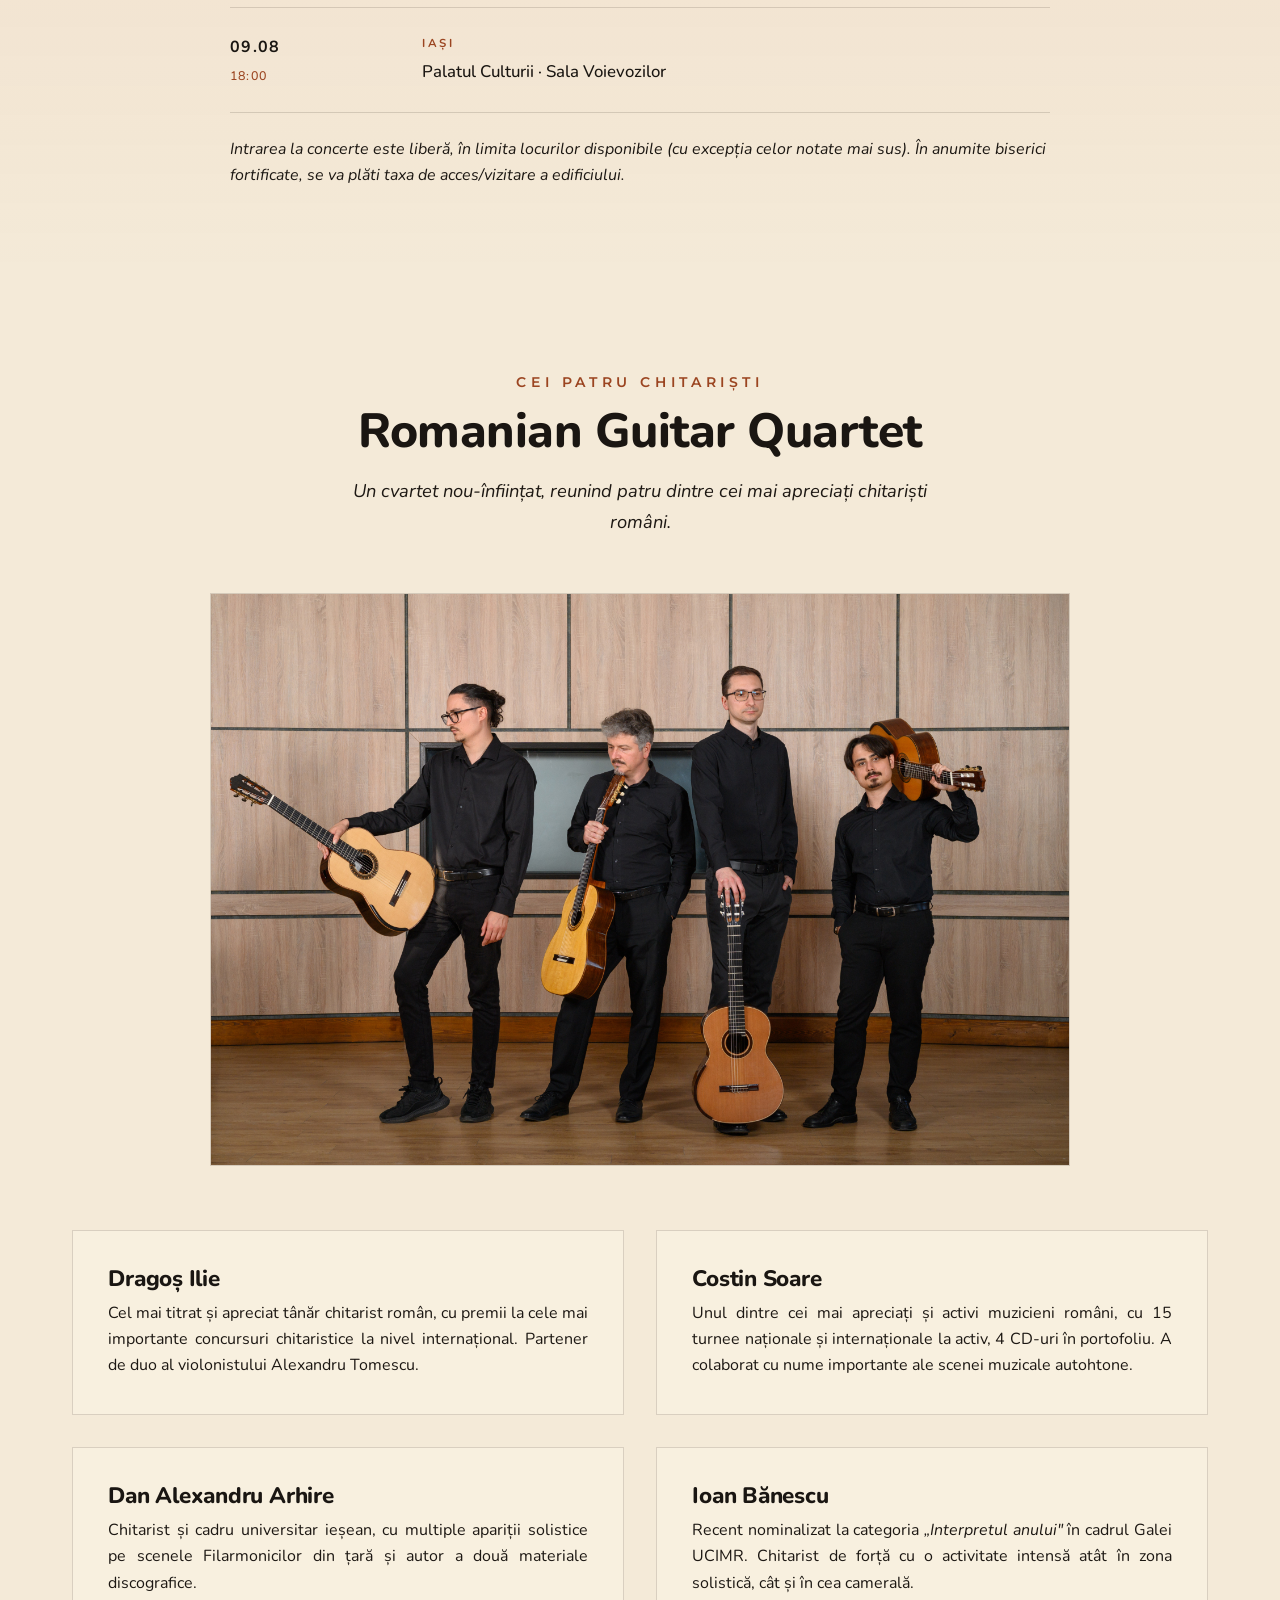
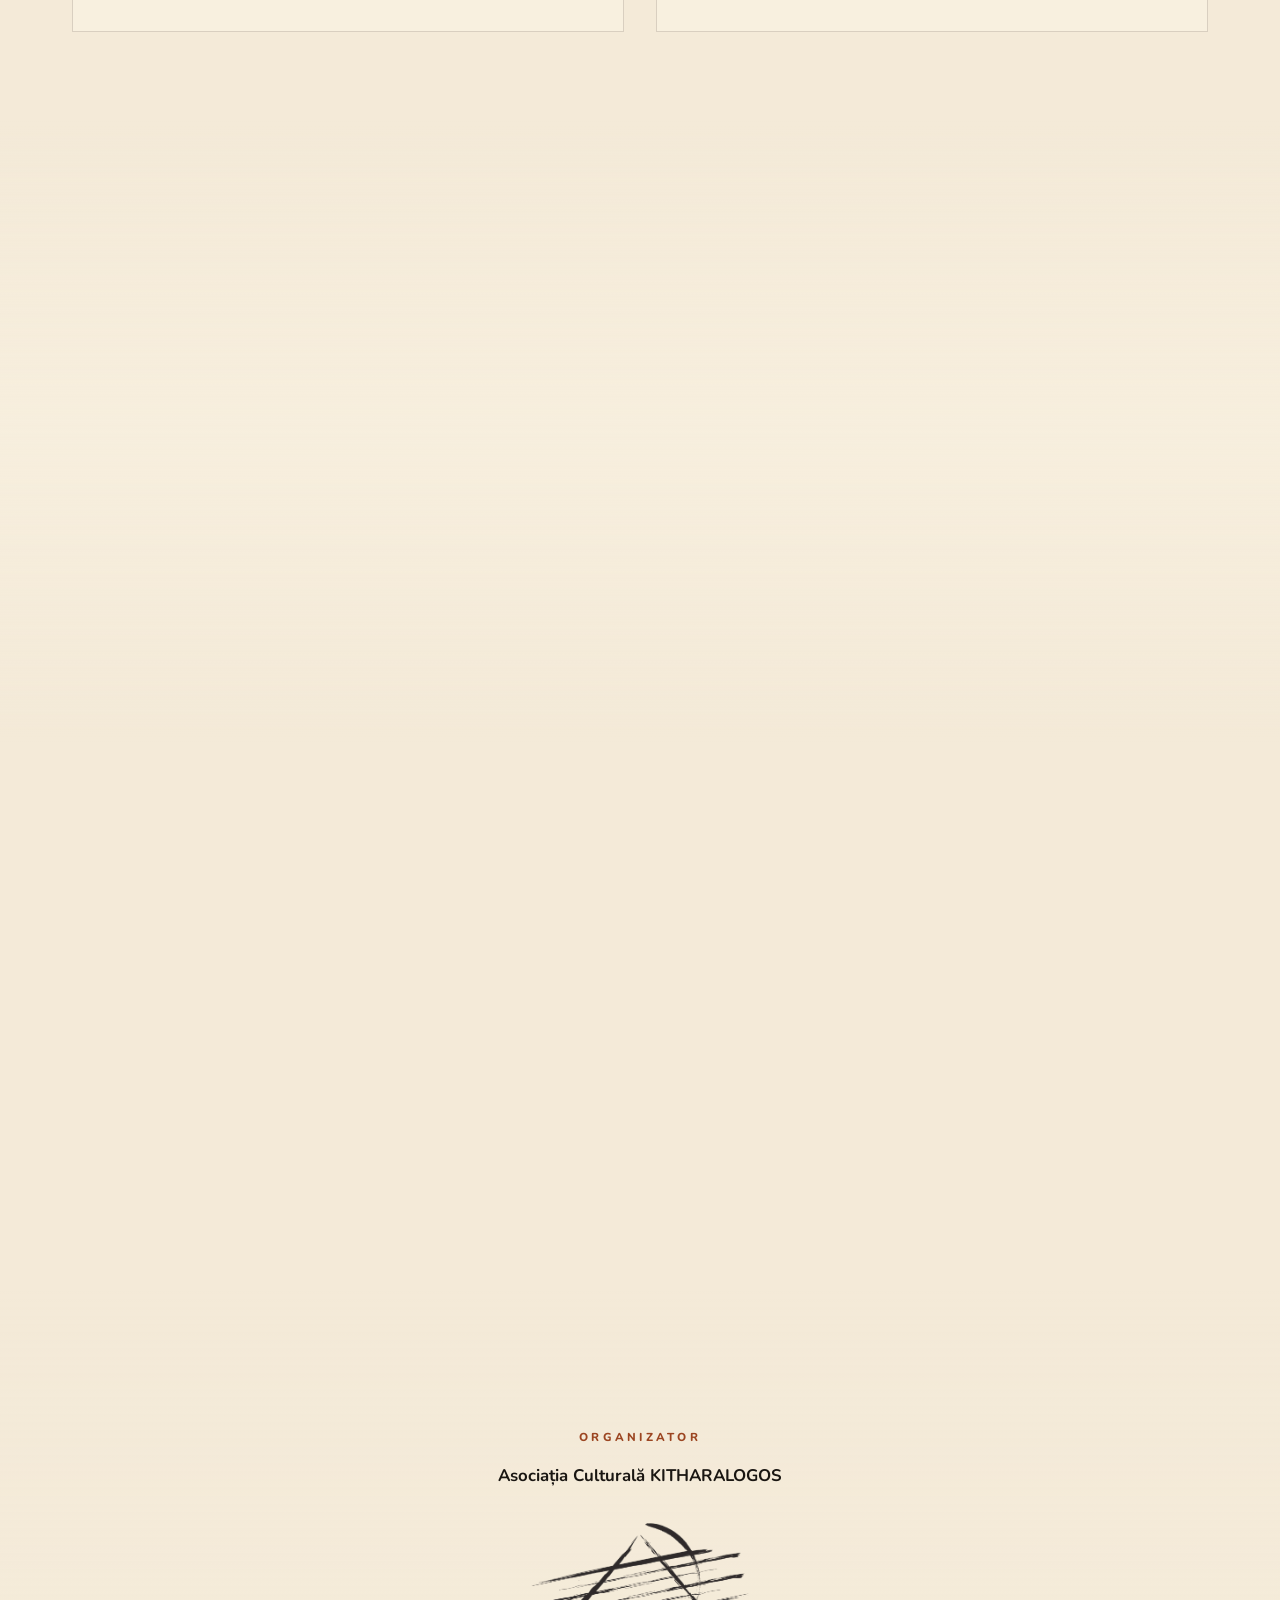
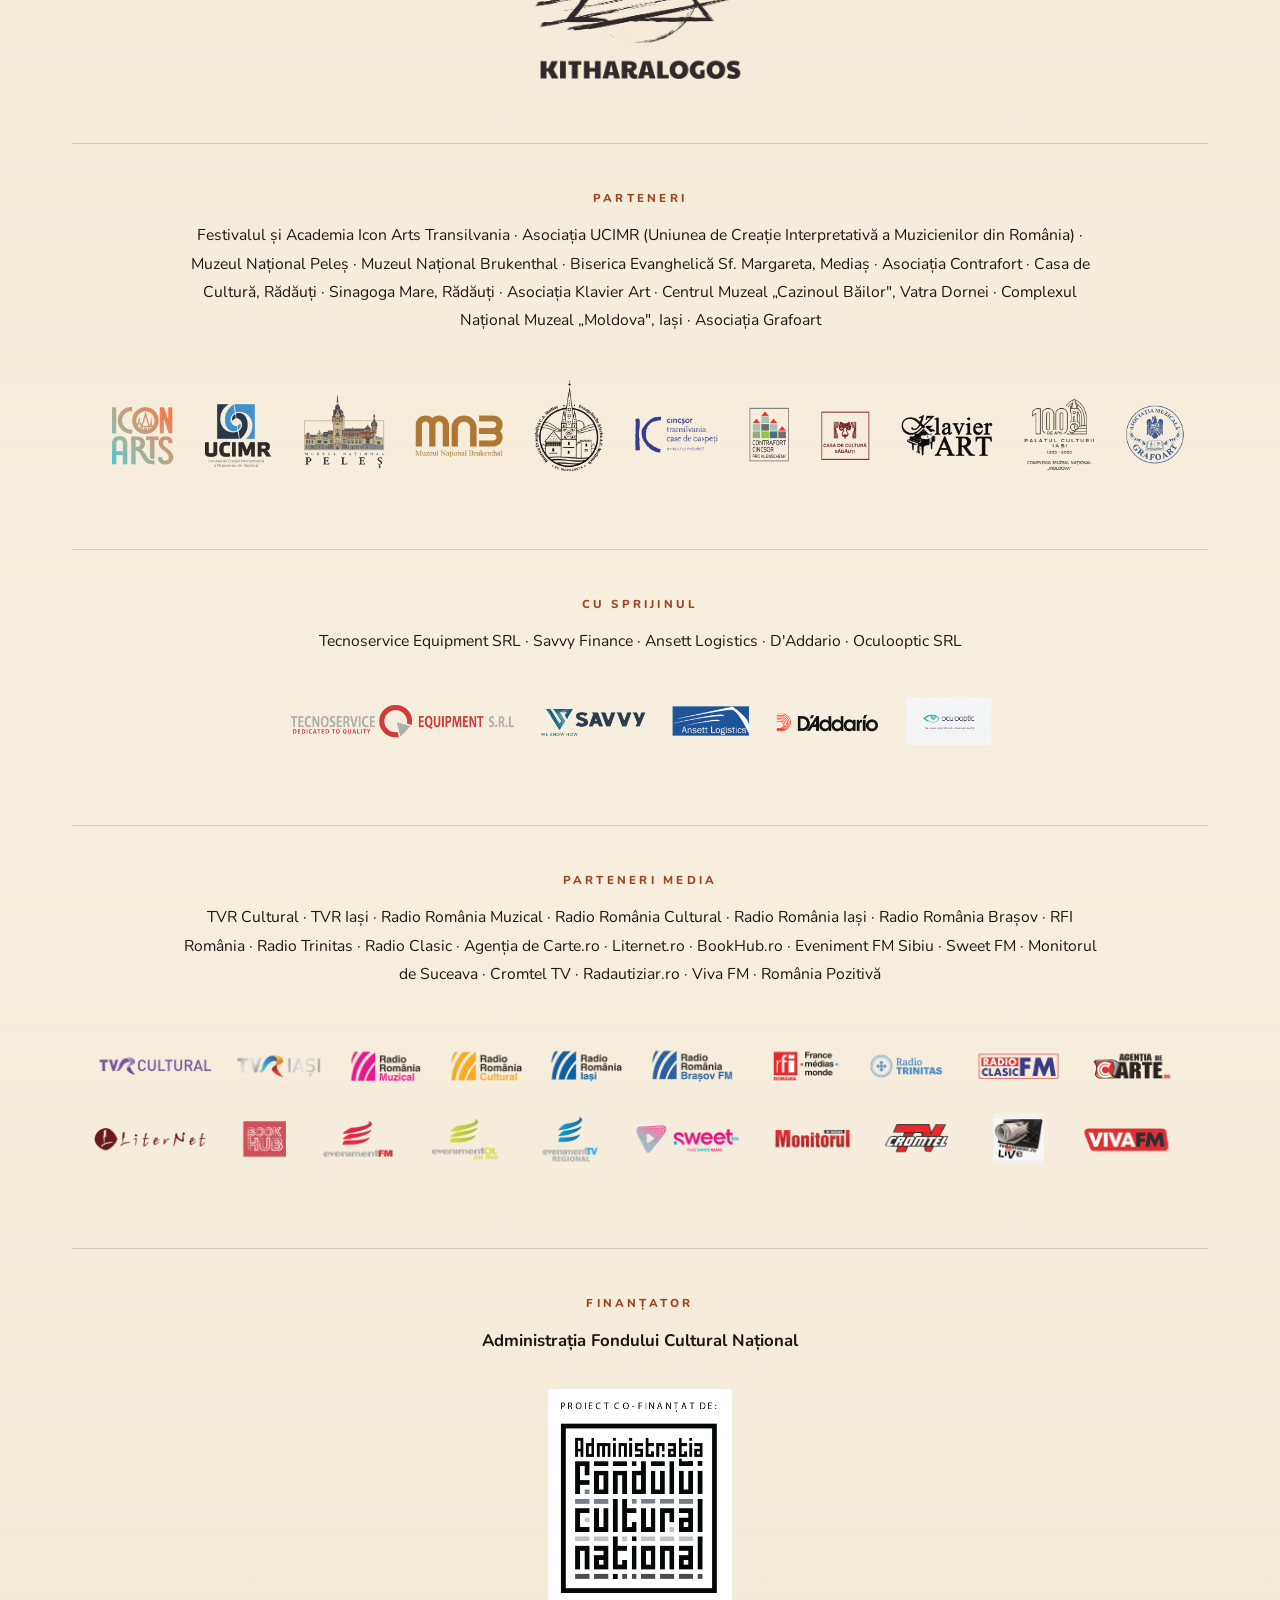
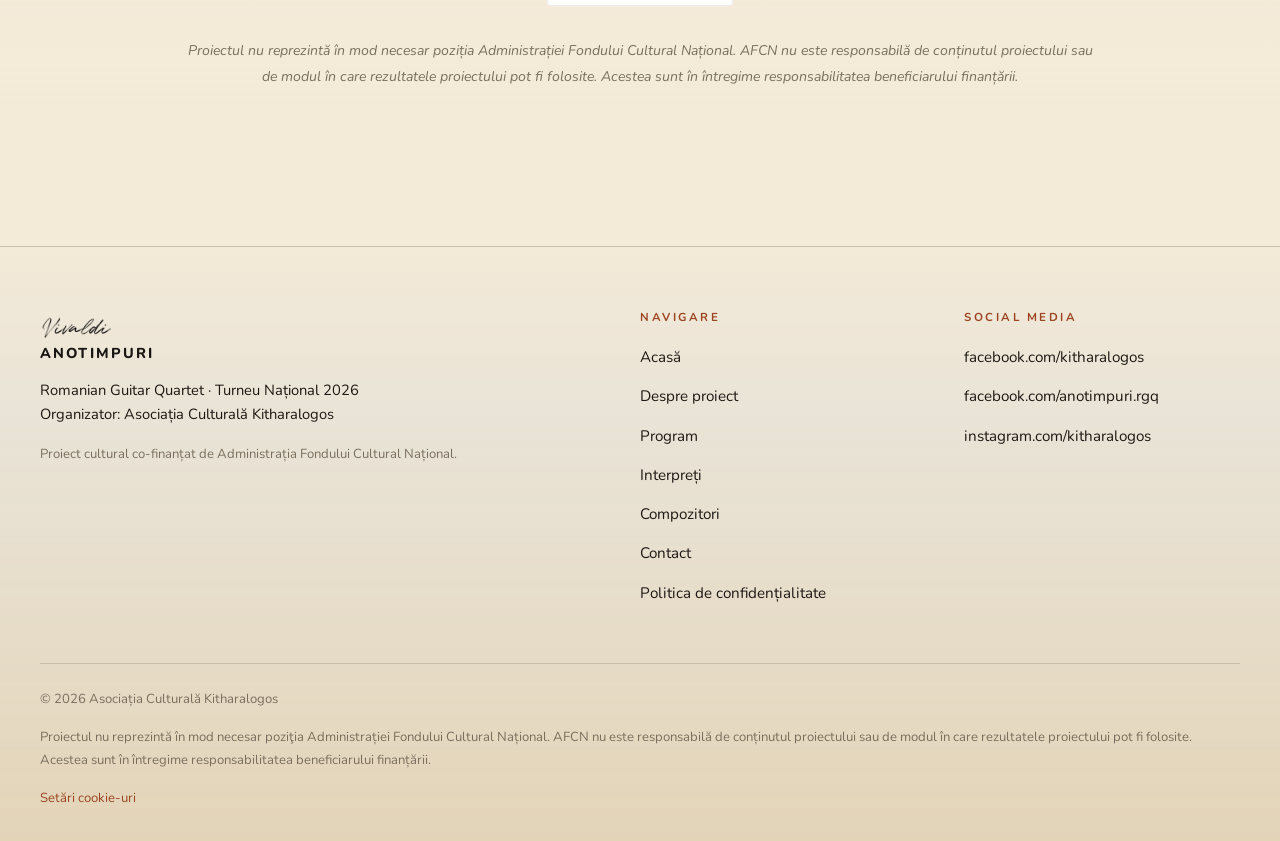
==== commit e9233436: "Update concert details to reflect 10 concerts and venues in the tour description" ====
--- a/index.html
+++ b/index.html
@@ -4,7 +4,7 @@
   <meta charset="UTF-8">
   <meta name="viewport" content="width=device-width, initial-scale=1.0">
   <title>ANOTIMPURI / Vivaldi — Romanian Guitar Quartet · Turneu Național</title>
-  <meta name="description" content="Cele 4 Anotimpuri de Vivaldi, reimaginate de Romanian Guitar Quartet. Turneu național, 25.07 – 9.08, în 9 edificii de patrimoniu din România.">
+  <meta name="description" content="Cele 4 Anotimpuri de Vivaldi, reimaginate de Romanian Guitar Quartet. Turneu național, 25.07 – 9.08, în 10 edificii de patrimoniu din România.">
   <link rel="stylesheet" href="css/styles.css">
 </head>
 <body>
@@ -121,7 +121,7 @@
     <section class="section section--warm" id="concerte">
       <div class="container">
         <div class="section-header reveal">
-          <span class="eyebrow">9 Concerte · 9 Spații de Patrimoniu</span>
+          <span class="eyebrow">10 Concerte · 10 Spații de Patrimoniu</span>
           <h2>Traseul turneului</h2>
           <p>De la repere emblematice la locuri mai puțin cunoscute, fiecare concert este o întâlnire cu istoria.</p>
         </div>
@@ -176,6 +176,14 @@
               <div>
                 <div class="event-city">Râșnov</div>
                 <div class="event-venue">Biserica Evanghelică din Râșnov</div>
+              </div>
+            </div>
+
+            <div class="event-item">
+              <div class="event-date">04.08 <span class="time">18:00</span></div>
+              <div>
+                <div class="event-city">Moșna</div>
+                <div class="event-venue">Biserica Fortificată din Moșna</div>
               </div>
             </div>
 
--- a/css/styles.css
+++ b/css/styles.css
@@ -632,9 +632,9 @@
 }
 .event-note {
   margin-top: 1.5rem;
-  font-size: 0.9rem;
+  font-size: 1rem;
   font-style: italic;
-  color: var(--warm-grey);
+  color: var(--charcoal);
   line-height: 1.6;
 }
 
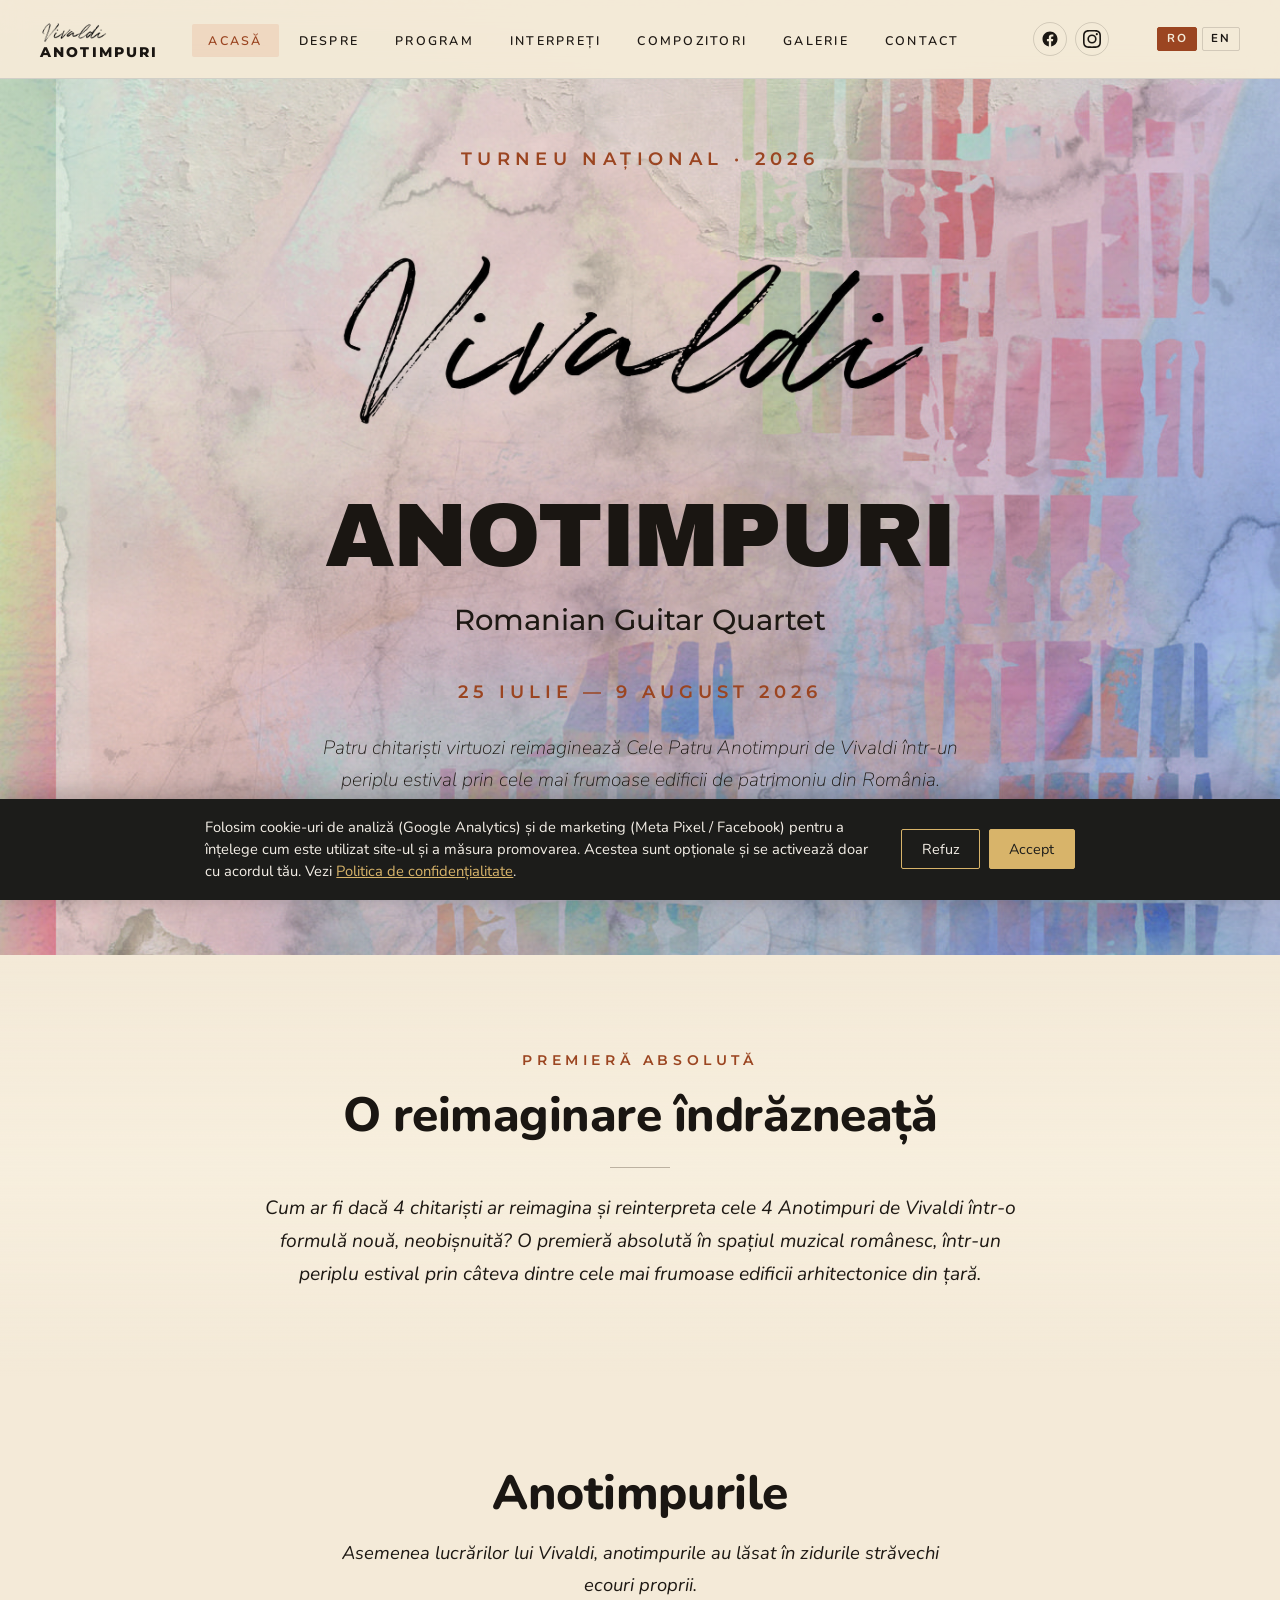
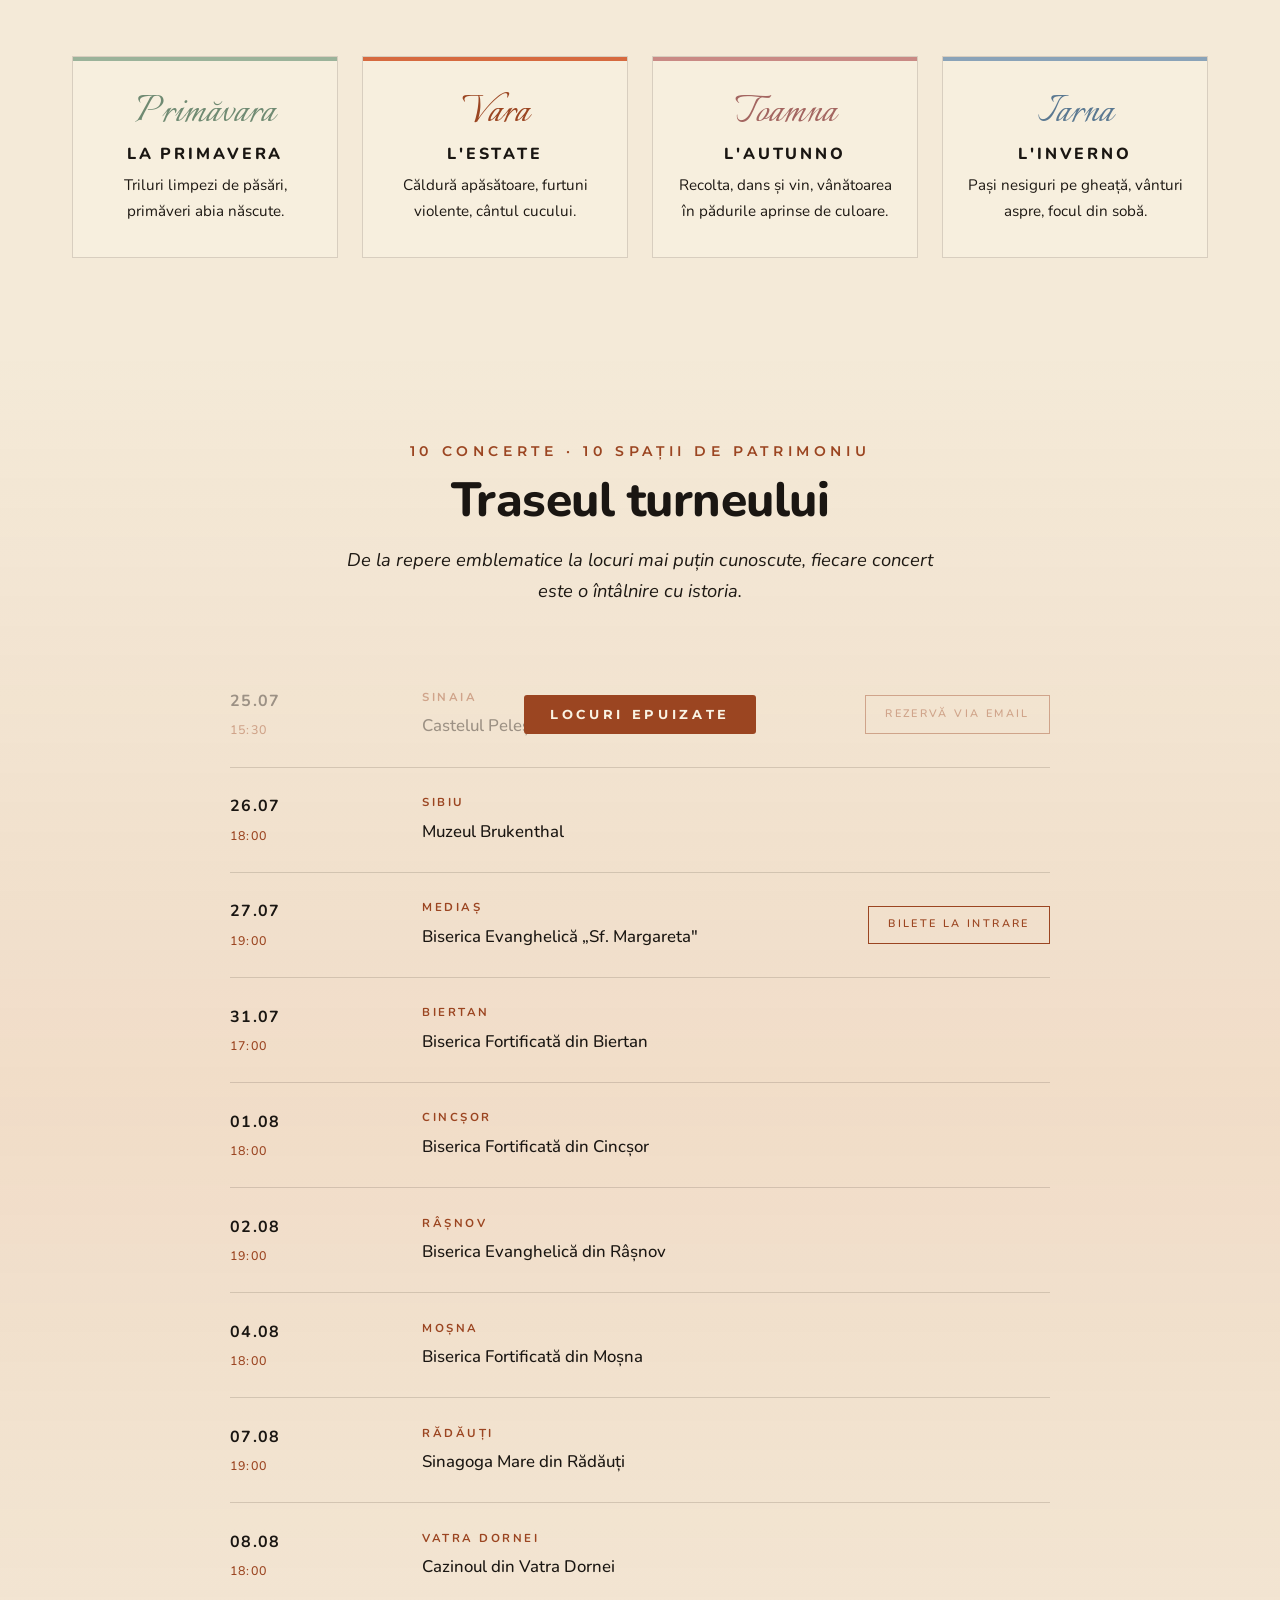
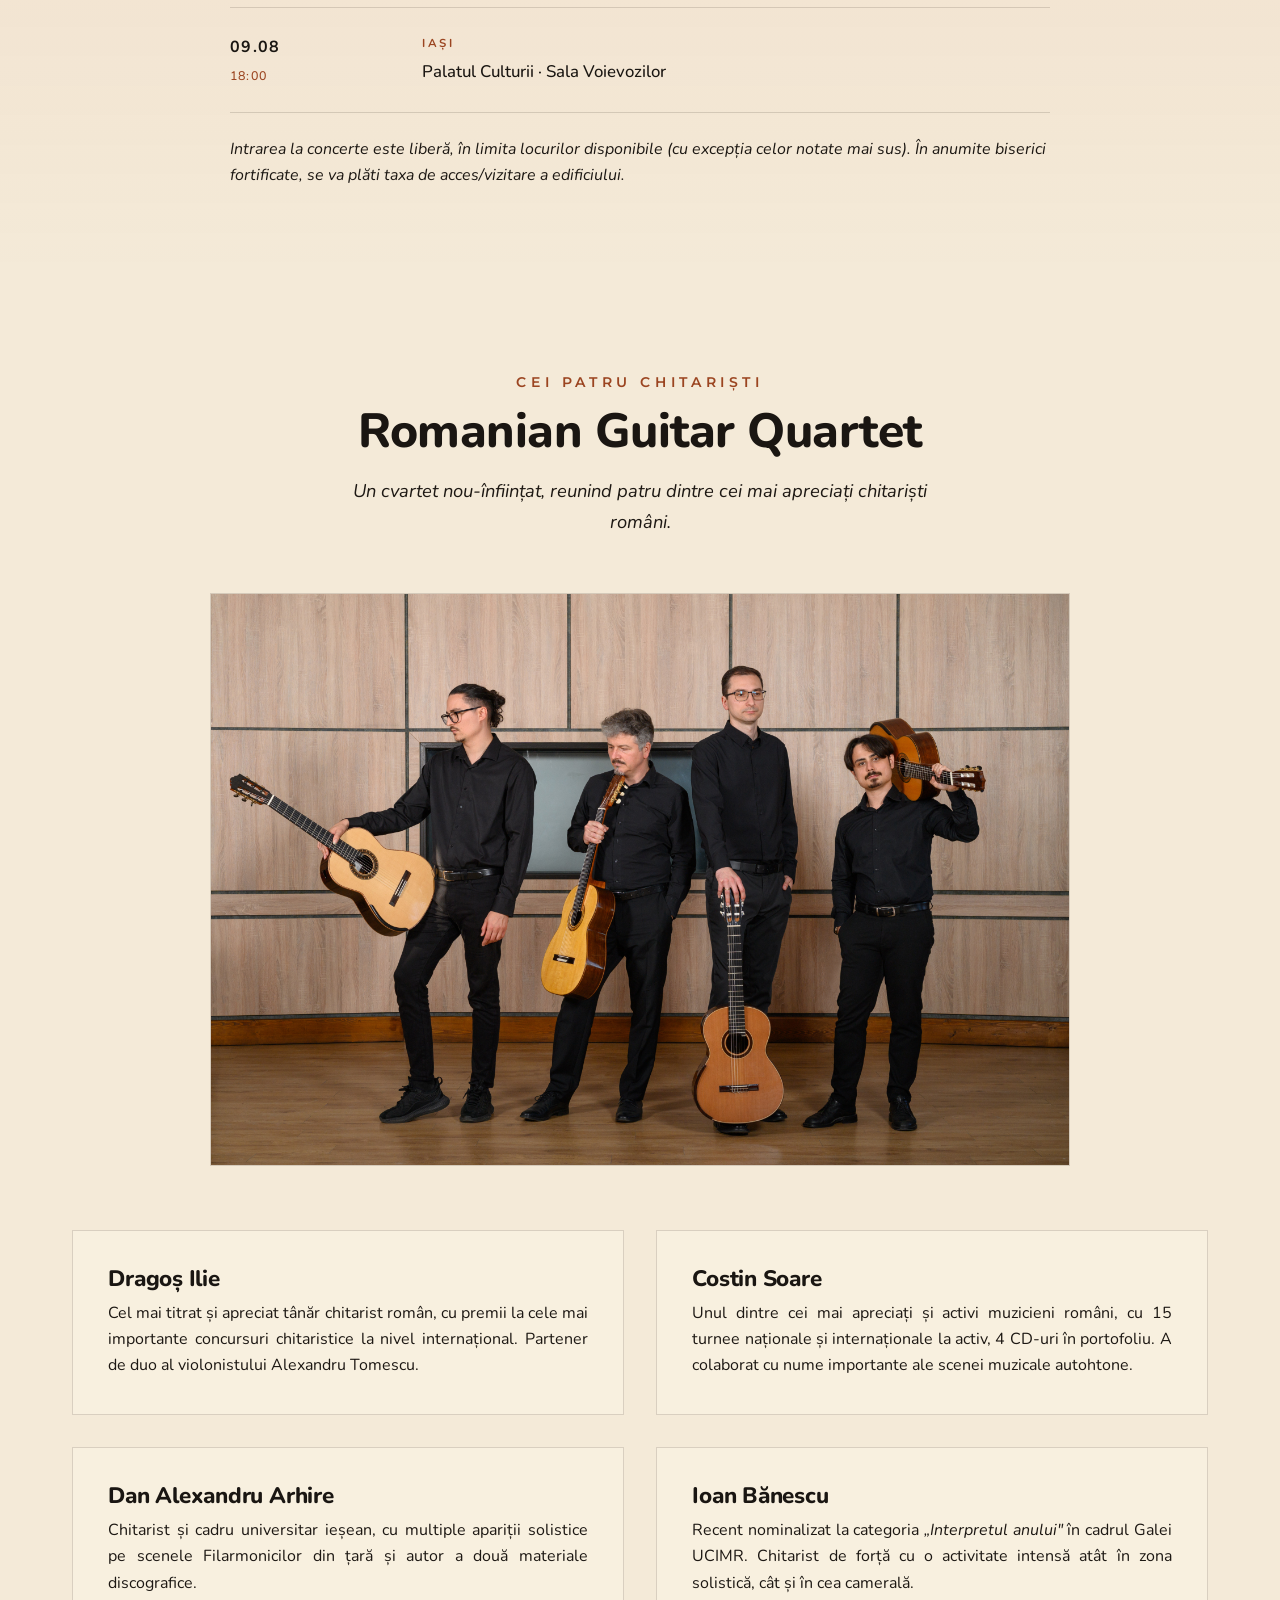
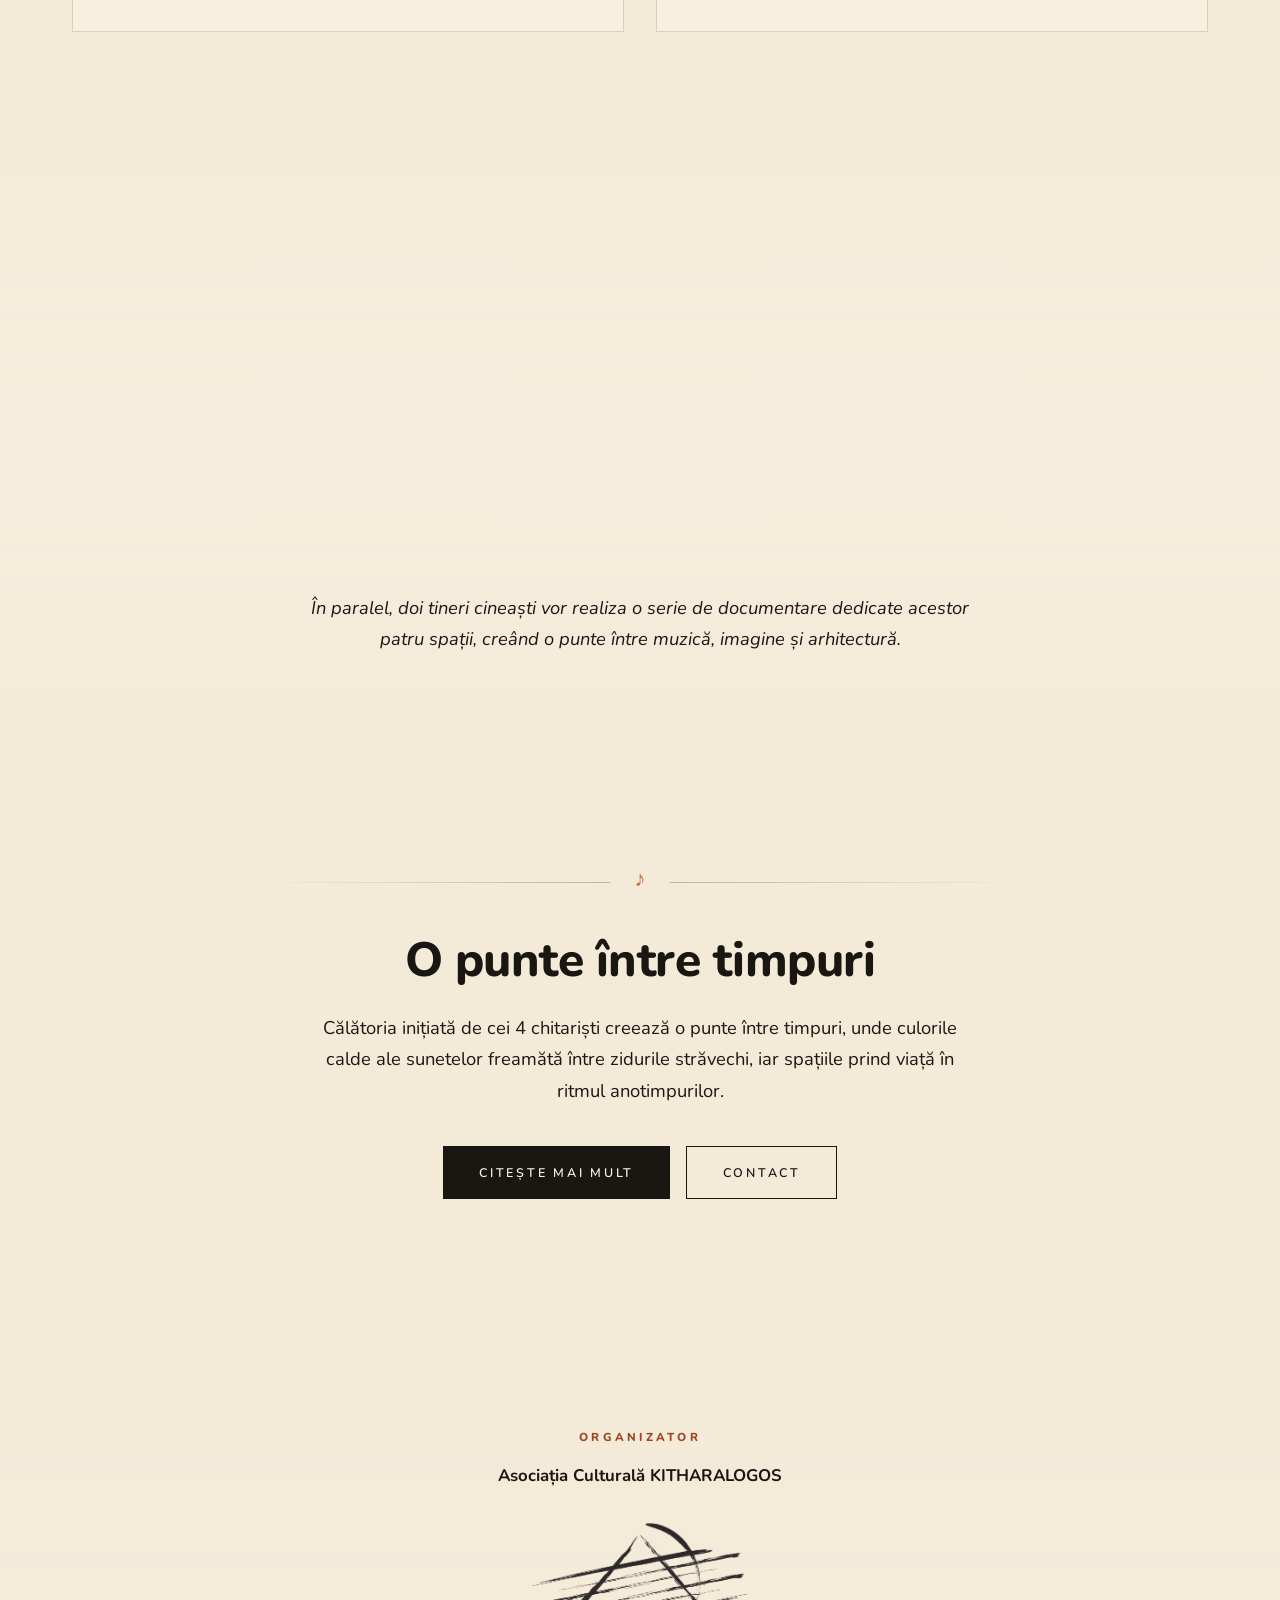
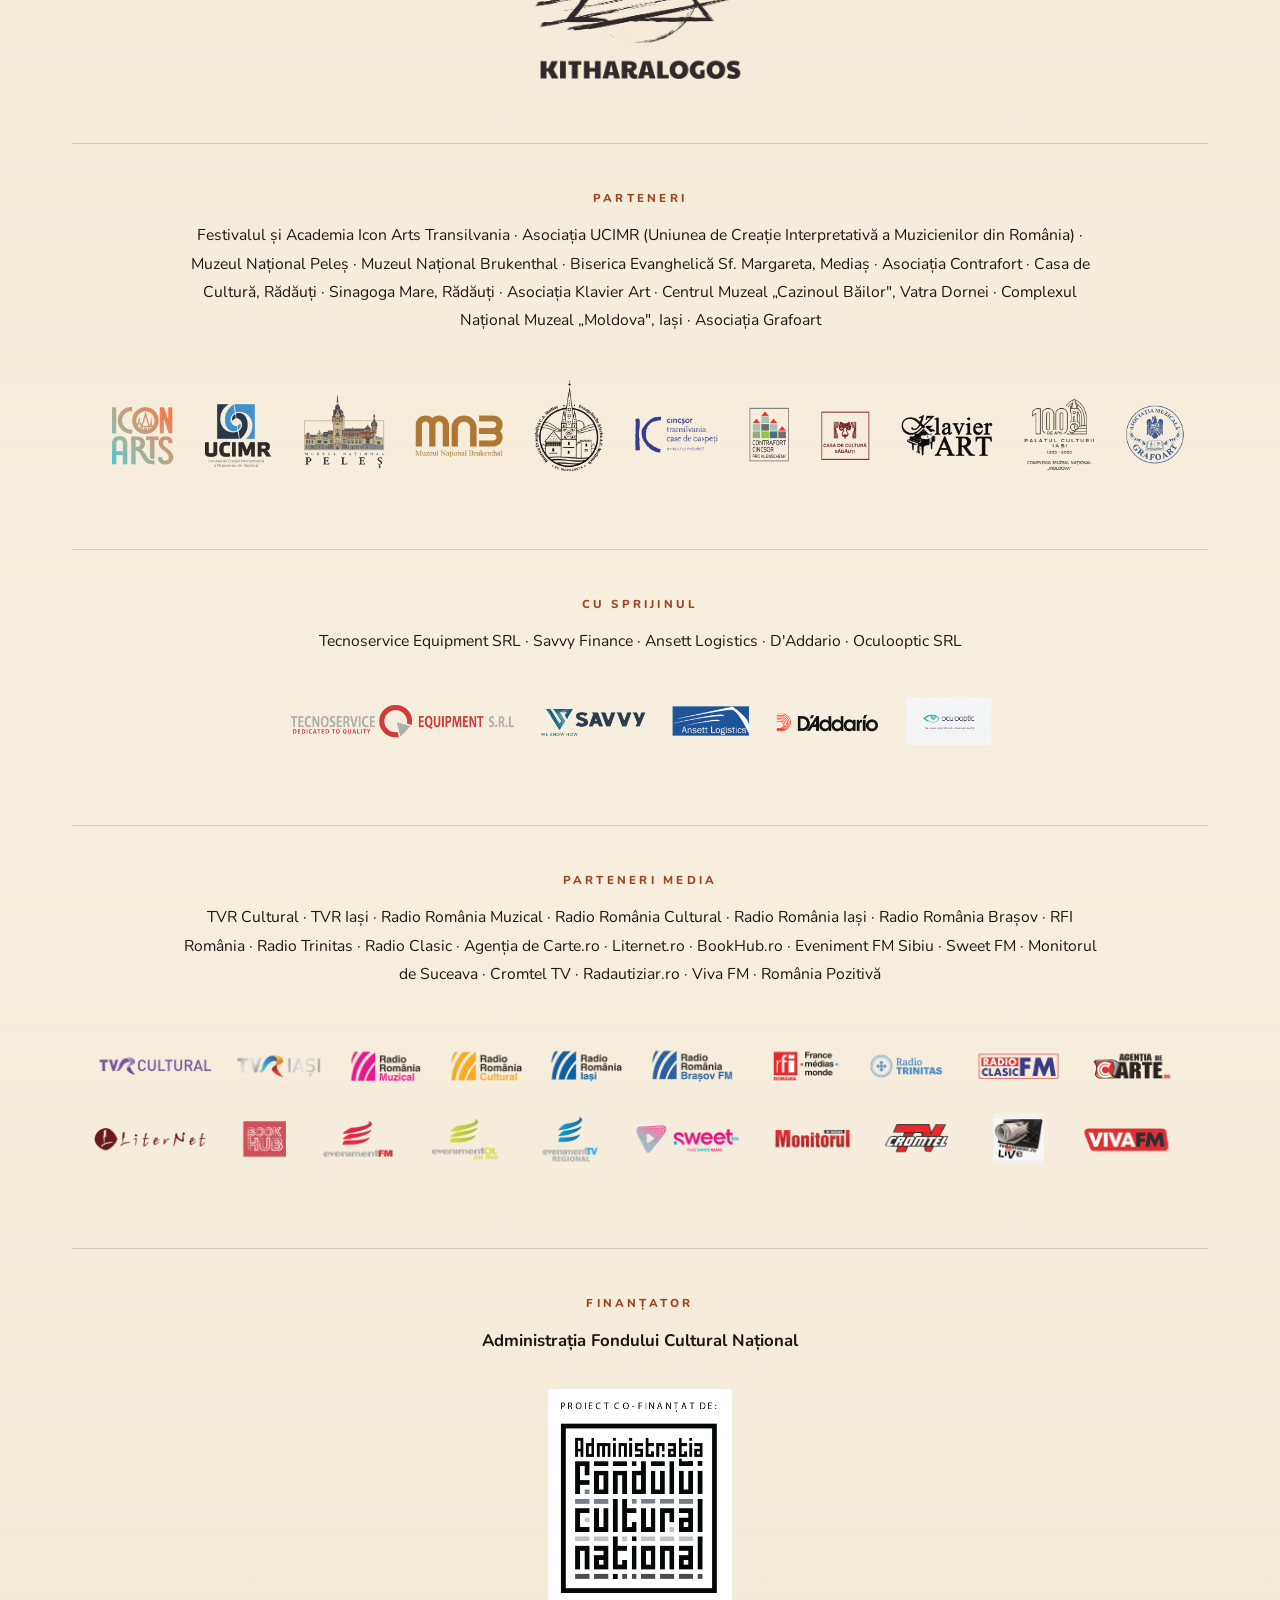
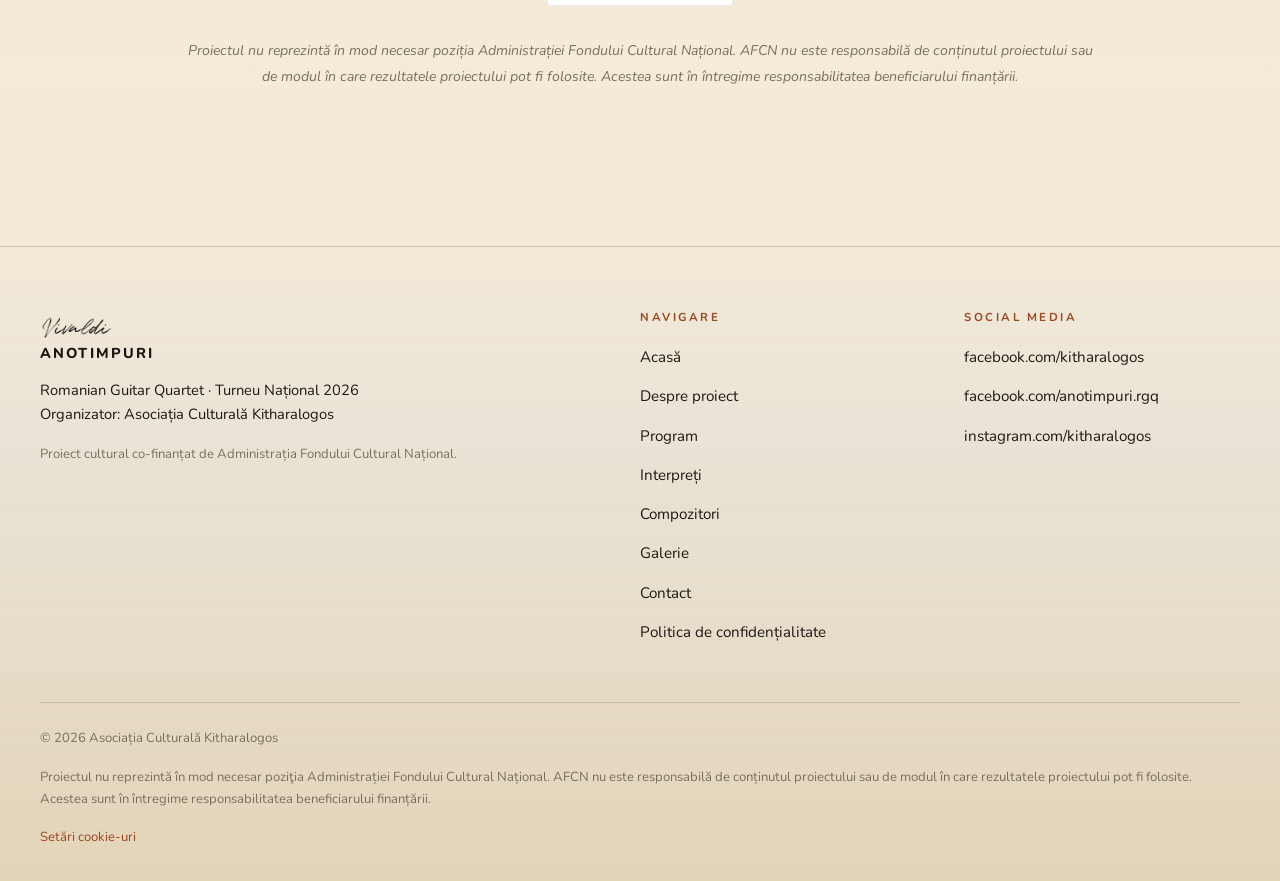
==== commit 95bfffc9: "added ab for photos" ====
--- a/index.html
+++ b/index.html
@@ -23,6 +23,7 @@
           <li><a href="#concerte">Program</a></li>
           <li><a href="#interpreti">Interpreți</a></li>
           <li><a href="#compozitori">Compozitori</a></li>
+          <li><a href="galerie.html">Galerie</a></li>
           <li><a href="contact.html">Contact</a></li>
         </ul>
       </nav>
@@ -325,7 +326,7 @@
       <div class="container">
 
         <div class="partners reveal" style="margin-top:0; border-top:none; padding-top:0;">
-          
+
         <div class="section-header reveal"> </div>
           <h4>Organizator</h4>
           <p style="font-family:var(--font-heading); font-weight:700; color:var(--ink); font-size:1.05rem;">
@@ -337,7 +338,6 @@
         </div>
 
         <div class="section-header reveal"> </div>
-          
 
 
         <div class="partners reveal">
@@ -415,6 +415,7 @@
             <li><a href="index.html#concerte">Program</a></li>
             <li><a href="index.html#interpreti">Interpreți</a></li>
             <li><a href="index.html#compozitori">Compozitori</a></li>
+            <li><a href="galerie.html">Galerie</a></li>
             <li><a href="contact.html">Contact</a></li>
             <li><a href="confidentialitate.html">Politica de confidențialitate</a></li>
           </ul>
--- a/css/styles.css
+++ b/css/styles.css
@@ -831,6 +831,52 @@
 }
 .form-group textarea { min-height: 160px; resize: vertical; }
 
+/* --- Câmp-capcană pentru boți (honeypot) ---
+   Ascuns pentru oameni, dar vizibil pentru scripturile automate.
+   NU folosi display:none — unii boți îl detectează. */
+.hp-field {
+  position: absolute !important;
+  left: -9999px !important;
+  width: 1px;
+  height: 1px;
+  overflow: hidden;
+  opacity: 0;
+  pointer-events: none;
+}
+
+/* --- Întrebarea de verificare --- */
+.form-group--captcha input {
+  max-width: 220px;
+}
+.form-group--captcha label span {
+  font-family: var(--font-body);
+  font-size: 1rem;
+  font-weight: 700;
+  color: var(--summer-deep);
+  letter-spacing: 0;
+}
+
+/* --- Mesajul de stare de sub buton --- */
+.form-status {
+  margin-top: 1.1rem;
+  font-size: 0.95rem;
+  line-height: 1.5;
+  min-height: 1.4em;
+}
+.form-status--success {
+  color: var(--summer-deep);
+  font-weight: 600;
+}
+.form-status--error {
+  color: #b3402a;
+}
+
+/* --- Butonul în timpul trimiterii --- */
+#send-btn:disabled {
+  opacity: 0.55;
+  cursor: wait;
+}
+
 /* --- PAGE HERO (sub-pages) --- */
 .page-hero {
   padding: 5rem 2rem 4rem;
